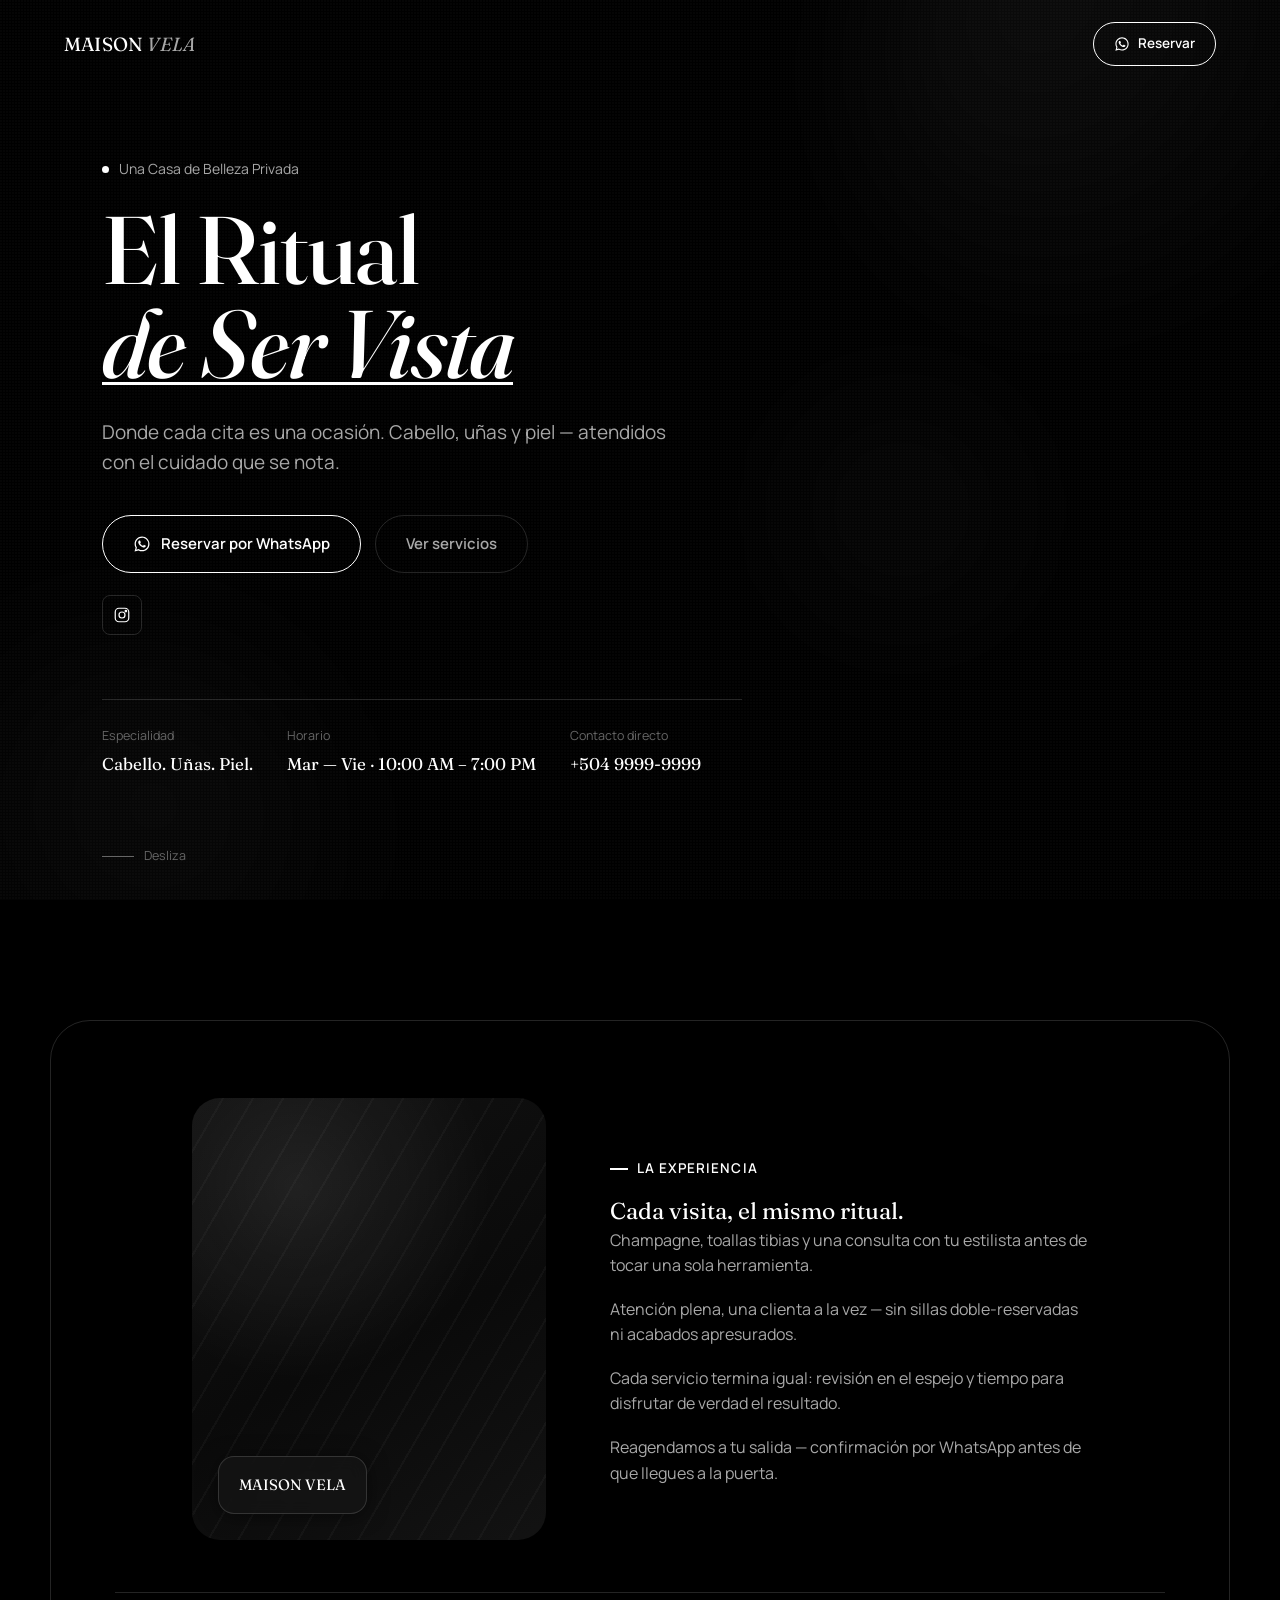
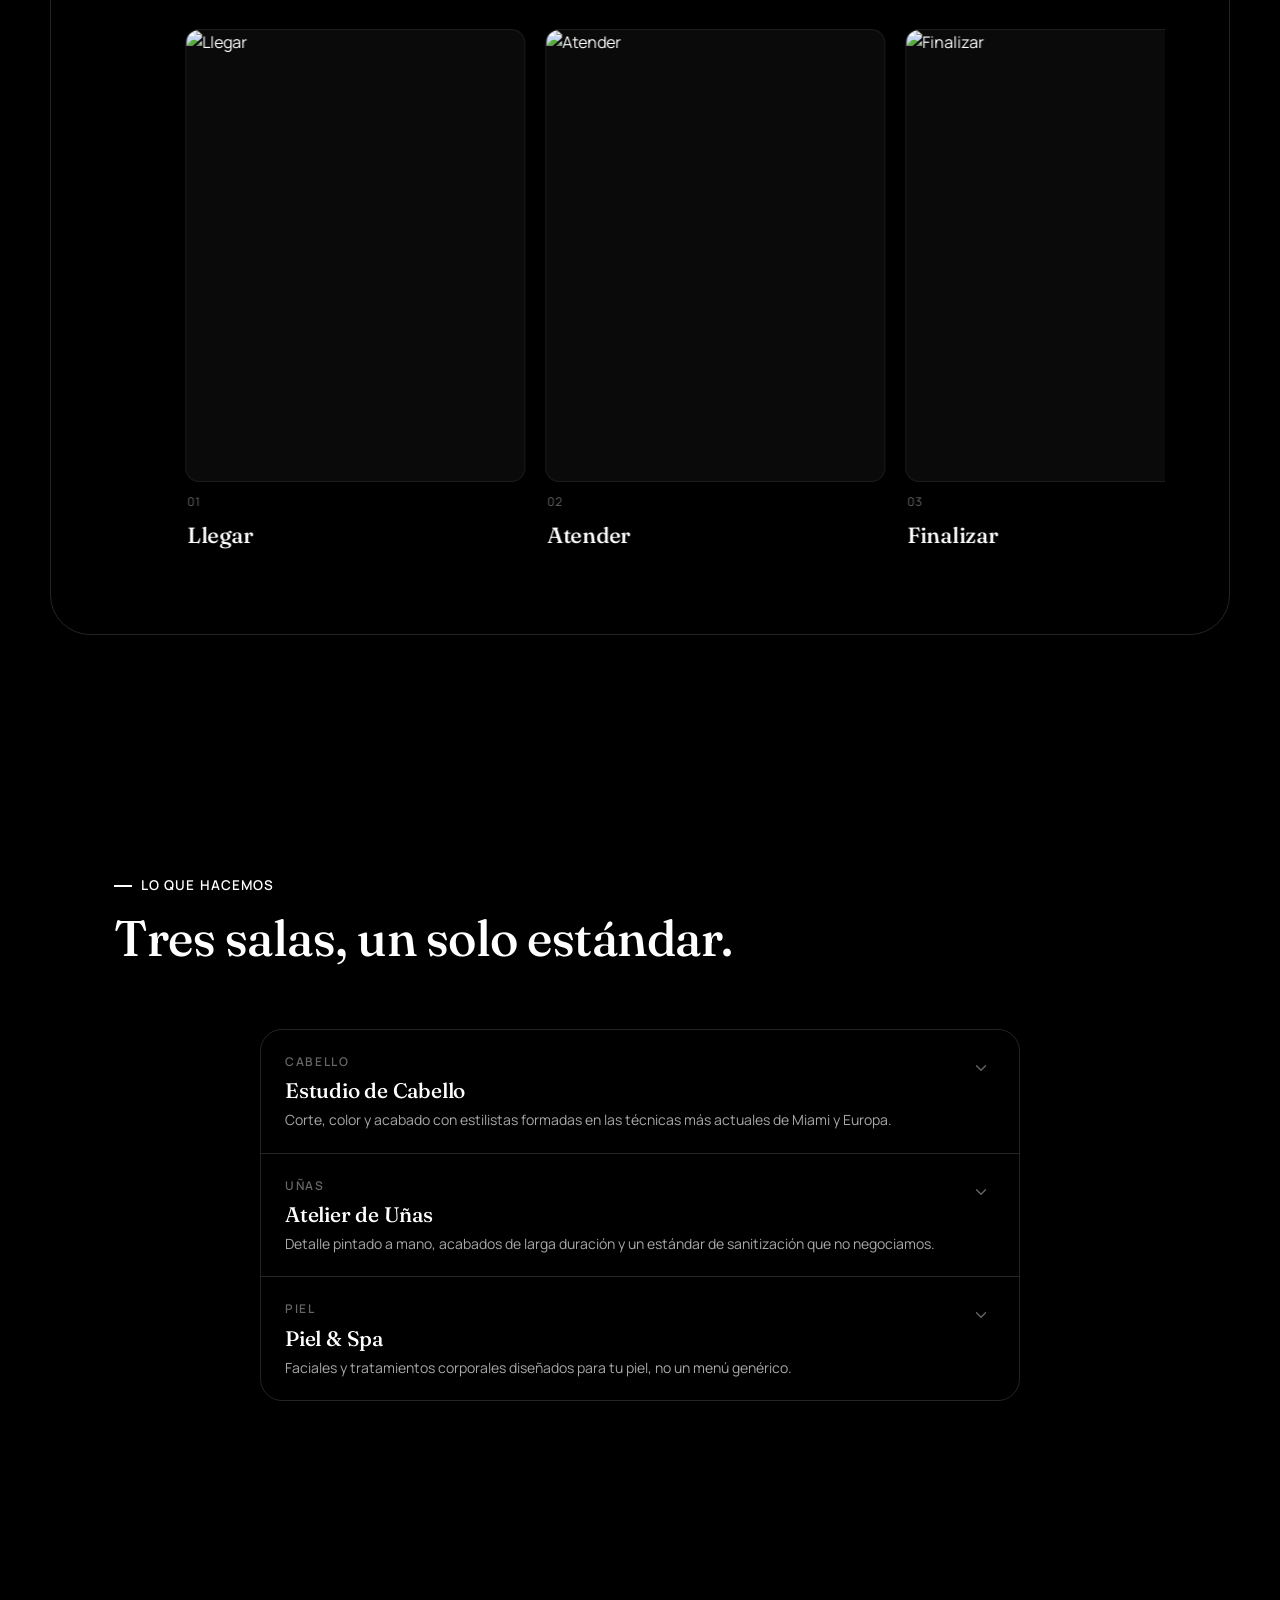
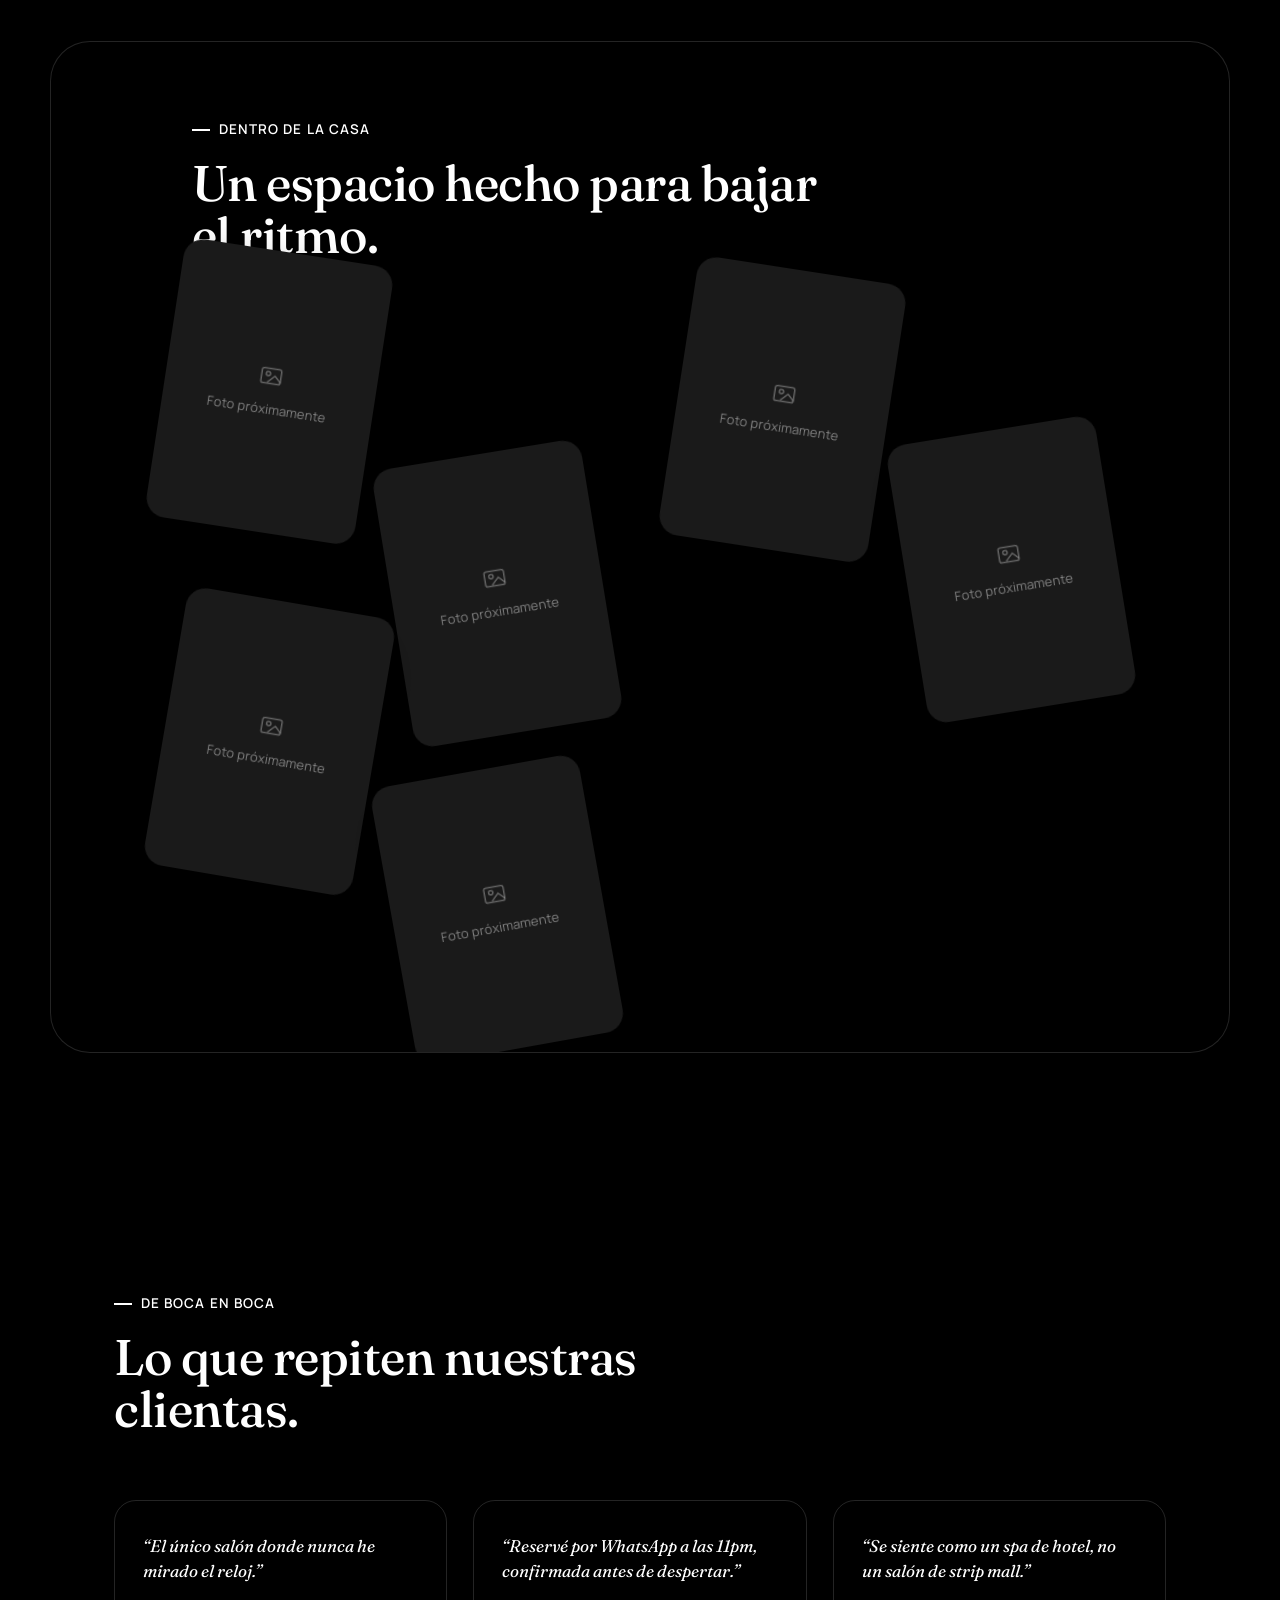
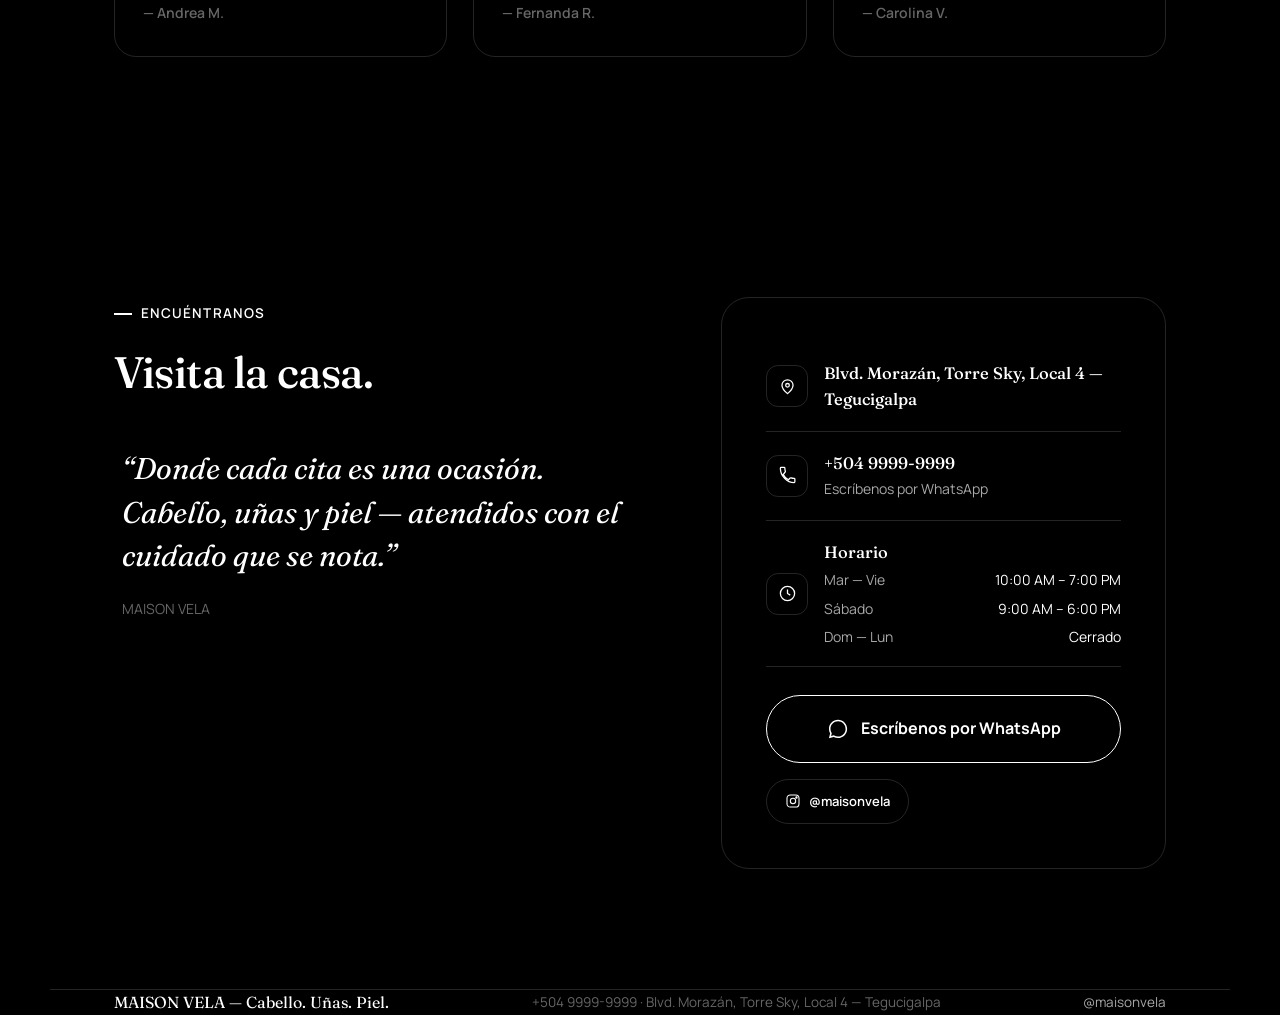
==== index.html @ 6dfa7448 "Copy the luxury salon template into Pronabelle. Bring over the single-page site so client copy and p" ====
<!DOCTYPE html>
<html lang="es">
<head>
<meta charset="UTF-8">
<meta name="viewport" content="width=device-width, initial-scale=1.0, viewport-fit=cover">
<meta name="description" content="MAISON VELA — Una casa de belleza privada para cabello, uñas y piel.">
<meta name="theme-color" content="#000000">
<title>MAISON VELA — Cabello, Uñas y Piel</title>
<link rel="stylesheet" href="styles.css">
</head>
<body>

<nav class="nav" id="nav">
  <a href="#top" class="nav-brand" id="nav-brand"><span id="nav-name"></span></a>
  <a href="#" class="nav-cta" id="nav-whatsapp" target="_blank" rel="noopener">
    <svg viewBox="0 0 24 24" fill="currentColor" aria-hidden="true"><path d="M12.04 2C6.58 2 2.13 6.45 2.13 11.91c0 1.75.46 3.46 1.32 4.96L2.05 22l5.25-1.38a9.9 9.9 0 0 0 4.74 1.21h.01c5.46 0 9.9-4.45 9.9-9.91 0-2.65-1.03-5.13-2.9-7C17.18 3.03 14.7 2 12.04 2Zm0 18.14h-.01a8.2 8.2 0 0 1-4.19-1.15l-.3-.18-3.12.82.83-3.04-.2-.31a8.23 8.23 0 0 1-1.26-4.37c0-4.55 3.7-8.25 8.26-8.25 2.2 0 4.27.86 5.83 2.42a8.18 8.18 0 0 1 2.41 5.84c0 4.55-3.71 8.22-8.25 8.22Zm4.52-6.16c-.25-.12-1.47-.72-1.69-.81-.23-.08-.4-.12-.56.13-.17.25-.65.81-.79.97-.15.17-.29.19-.54.06-.25-.12-1.04-.38-1.99-1.22-.73-.66-1.23-1.46-1.37-1.71-.15-.25-.02-.38.11-.51.11-.11.25-.29.37-.44.12-.15.16-.25.24-.42.08-.17.04-.31-.02-.44-.06-.12-.56-1.34-.76-1.84-.2-.48-.4-.42-.56-.42h-.48c-.17 0-.44.06-.67.31-.23.25-.87.85-.87 2.08 0 1.22.89 2.4 1.02 2.57.12.17 1.75 2.67 4.24 3.75.59.26 1.06.41 1.42.52.6.19 1.14.16 1.57.1.48-.07 1.47-.6 1.68-1.18.21-.58.21-1.08.15-1.18-.06-.1-.23-.16-.48-.28Z"/></svg>
    <span id="nav-cta-label"></span>
  </a>
</nav>

<header class="hero" id="top">
  <div class="hero-media" id="hero-media" hidden>
    <img src="" alt="" class="hero-img" id="hero-img">
    <div class="hero-media-overlay"></div>
  </div>
  <div class="hero-field">
    <div class="blob blob-a" data-parallax="0.18"></div>
    <div class="blob blob-b" data-parallax="0.28"></div>
    <div class="blob blob-c" data-parallax="0.4"></div>
  </div>
  <div class="hero-grain"></div>

  <div class="wrap hero-inner">
    <div class="eyebrow-row" data-reveal style="--delay:0s">
      <span class="eyebrow-dot"></span>
      <span id="hero-eyebrow"></span>
    </div>
    <h1 data-reveal style="--delay:.1s" id="hero-title"></h1>
    <p class="hero-desc" data-reveal style="--delay:.2s" id="hero-sub"></p>
    <div class="hero-actions" data-reveal style="--delay:.3s">
      <a href="#" class="btn btn-primary" id="hero-whatsapp" target="_blank" rel="noopener">
        <svg viewBox="0 0 24 24" fill="currentColor" aria-hidden="true"><path d="M12.04 2C6.58 2 2.13 6.45 2.13 11.91c0 1.75.46 3.46 1.32 4.96L2.05 22l5.25-1.38a9.9 9.9 0 0 0 4.74 1.21h.01c5.46 0 9.9-4.45 9.9-9.91 0-2.65-1.03-5.13-2.9-7C17.18 3.03 14.7 2 12.04 2Zm0 18.14h-.01a8.2 8.2 0 0 1-4.19-1.15l-.3-.18-3.12.82.83-3.04-.2-.31a8.23 8.23 0 0 1-1.26-4.37c0-4.55 3.7-8.25 8.26-8.25 2.2 0 4.27.86 5.83 2.42a8.18 8.18 0 0 1 2.41 5.84c0 4.55-3.71 8.22-8.25 8.22Zm4.52-6.16c-.25-.12-1.47-.72-1.69-.81-.23-.08-.4-.12-.56.13-.17.25-.65.81-.79.97-.15.17-.29.19-.54.06-.25-.12-1.04-.38-1.99-1.22-.73-.66-1.23-1.46-1.37-1.71-.15-.25-.02-.38.11-.51.11-.11.25-.29.37-.44.12-.15.16-.25.24-.42.08-.17.04-.31-.02-.44-.06-.12-.56-1.34-.76-1.84-.2-.48-.4-.42-.56-.42h-.48c-.17 0-.44.06-.67.31-.23.25-.87.85-.87 2.08 0 1.22.89 2.4 1.02 2.57.12.17 1.75 2.67 4.24 3.75.59.26 1.06.41 1.42.52.6.19 1.14.16 1.57.1.48-.07 1.47-.6 1.68-1.18.21-.58.21-1.08.15-1.18-.06-.1-.23-.16-.48-.28Z"/></svg>
        <span id="hero-cta"></span>
      </a>
      <a href="#servicios" class="btn btn-ghost" id="hero-secondary"></a>
    </div>
    <div class="hero-social" data-reveal style="--delay:.32s">
      <a href="#" class="hero-social-btn" id="hero-instagram" target="_blank" rel="noopener" aria-label="Instagram">
        <svg viewBox="0 0 24 24" fill="none" stroke="currentColor" stroke-width="1.6" aria-hidden="true"><rect x="3" y="3" width="18" height="18" rx="5"/><circle cx="12" cy="12" r="4"/><circle cx="17.2" cy="6.8" r="1"/></svg>
      </a>
    </div>
    <div class="hero-meta" data-reveal style="--delay:.35s">
      <div class="item">
        <span class="label" id="meta-specialty-label"></span>
        <span class="value" id="meta-specialty"></span>
      </div>
      <div class="item">
        <span class="label" id="meta-hours-label"></span>
        <span class="value" id="meta-hours"></span>
      </div>
      <div class="item">
        <span class="label" id="meta-contact-label"></span>
        <span class="value" id="meta-contact"></span>
      </div>
    </div>
  </div>
  <div class="scroll-cue" id="scroll-cue"><span class="line"></span><span id="hero-scroll"></span></div>
</header>

<section id="experiencia">
  <div class="wrap about">
    <div class="panel-pad">
      <div class="about-grid">
        <div class="about-card tilt-el" data-tilt data-reveal="scale">
          <div class="about-card-inner" id="about-card-inner">
            <div class="about-card-photo" id="about-photo"></div>
            <div class="about-card-tag" id="about-tag"></div>
          </div>
        </div>
        <div class="about-copy">
          <div class="kicker" data-reveal id="ritual-eyebrow"></div>
          <p class="lede" data-reveal style="--delay:.05s" id="ritual-title"></p>
          <div id="ritual-body"></div>
        </div>
      </div>
      <div class="ritual-showcase" data-reveal style="--delay:.18s">
        <div class="ritual-carousel" id="ritual-carousel" tabindex="0">
          <div class="ritual-carousel-track" id="ritual-track"></div>
        </div>
      </div>
    </div>
  </div>
</section>

<section id="servicios">
  <div class="wrap">
    <div class="section-head">
      <div class="kicker" data-reveal id="services-eyebrow"></div>
      <h2 data-reveal style="--delay:.05s" id="services-title"></h2>
    </div>
    <div class="services-accordion" id="services-grid"></div>
  </div>
</section>

<section id="galeria">
  <div class="wrap gallery">
    <div class="panel-pad">
      <div class="section-head">
        <div class="kicker" data-reveal id="gallery-eyebrow"></div>
        <h2 data-reveal style="--delay:.05s" id="gallery-title"></h2>
      </div>
      <div class="gallery-grid" id="gallery-grid"></div>
    </div>
  </div>
</section>

<section id="testimonios">
  <div class="wrap">
    <div class="section-head">
      <div class="kicker" data-reveal id="testimonials-eyebrow"></div>
      <h2 data-reveal style="--delay:.05s" id="testimonials-title"></h2>
    </div>
    <div class="testimonials-grid" id="testimonials-grid"></div>
  </div>
</section>

<section id="visita">
  <div class="wrap">
    <div class="contact-grid">
      <div>
        <div class="kicker" data-reveal id="visit-eyebrow"></div>
        <h2 class="contact-title" data-reveal style="--delay:.05s" id="visit-title"></h2>
        <div class="quote-block" data-reveal style="--delay:.1s" id="quote-block">
          <p id="quote-text"></p>
          <div class="who" id="quote-who"></div>
        </div>
      </div>
      <div class="contact-card" data-reveal style="--delay:.1s">
        <div class="contact-row">
          <div class="ic"><svg viewBox="0 0 24 24" fill="none" stroke="currentColor" stroke-width="1.6" aria-hidden="true"><path d="M12 21c4-3.2 7-6.6 7-10.5A7 7 0 0 0 5 10.5C5 14.4 8 17.8 12 21Z"/><circle cx="12" cy="10.5" r="2.3"/></svg></div>
          <div class="txt"><b id="contact-address"></b></div>
        </div>
        <div class="contact-row">
          <div class="ic"><svg viewBox="0 0 24 24" fill="none" stroke="currentColor" stroke-width="1.6" aria-hidden="true"><path d="M6.6 10.8c1.4 2.8 3.8 5.2 6.6 6.6l2.2-2.2c.3-.3.7-.4 1.1-.3 1.2.4 2.5.6 3.8.6.6 0 1 .4 1 1V20c0 .6-.4 1-1 1C11.4 21 3 12.6 3 2.7c0-.6.4-1 1-1H7.7c.6 0 1 .4 1 1 0 1.3.2 2.6.6 3.8.1.4 0 .8-.3 1.1L6.6 10.8Z"/></svg></div>
          <div class="txt"><b id="contact-phone"></b><span id="contact-phone-note"></span></div>
        </div>
        <div class="contact-row">
          <div class="ic"><svg viewBox="0 0 24 24" fill="none" stroke="currentColor" stroke-width="1.6" aria-hidden="true"><circle cx="12" cy="12" r="9"/><path d="M12 7v5l3.5 2"/></svg></div>
          <div class="txt">
            <b id="contact-hours-title"></b>
            <div class="hours-stack" id="contact-hours"></div>
          </div>
        </div>
        <a href="#" class="contact-cta-big" id="contact-whatsapp" target="_blank" rel="noopener">
          <svg viewBox="0 0 24 24" fill="currentColor" aria-hidden="true"><path d="M12.04 2C6.58 2 2.13 6.45 2.13 11.91c0 1.75.46 3.46 1.32 4.96L2.05 22l5.25-1.38a9.9 9.9 0 0 0 4.74 1.21h.01c5.46 0 9.9-4.45 9.9-9.91 0-2.65-1.03-5.13-2.9-7C17.18 3.03 14.7 2 12.04 2Zm0 18.14h-.01a8.2 8.2 0 0 1-4.19-1.15l-.3-.18-3.12.82.83-3.04-.2-.31a8.23 8.23 0 0 1-1.26-4.37c0-4.55 3.7-8.25 8.26-8.25 2.2 0 4.27.86 5.83 2.42a8.18 8.18 0 0 1 2.41 5.84c0 4.55-3.71 8.22-8.25 8.22Z"/></svg>
          <span id="contact-cta"></span>
        </a>
        <div class="social-row">
          <a href="#" class="social-pill" id="social-instagram" target="_blank" rel="noopener">
            <svg viewBox="0 0 24 24" fill="none" stroke="currentColor" stroke-width="1.6" aria-hidden="true"><rect x="3" y="3" width="18" height="18" rx="5"/><circle cx="12" cy="12" r="4"/><circle cx="17.2" cy="6.8" r="1"/></svg>
            <span id="social-instagram-label"></span>
          </a>
        </div>
      </div>
    </div>
  </div>
</section>

<footer class="wrap">
  <div class="footer-row">
    <span class="fbrand" id="footer-brand"></span>
    <span id="footer-meta"></span>
    <a id="footer-insta" target="_blank" rel="noopener"></a>
  </div>
</footer>

<div class="lightbox" id="gallery-lightbox" hidden aria-hidden="true" role="dialog" aria-modal="true">
  <button type="button" class="lightbox-close" id="lightbox-close">
    <svg viewBox="0 0 24 24" fill="none" stroke="currentColor" stroke-width="1.8" aria-hidden="true"><path d="M6 6l12 12M18 6L6 18" stroke-linecap="round"/></svg>
  </button>
  <button type="button" class="lightbox-nav lightbox-prev" id="lightbox-prev">
    <svg viewBox="0 0 24 24" fill="none" stroke="currentColor" stroke-width="1.8" aria-hidden="true"><path d="M15 6l-6 6 6 6" stroke-linecap="round" stroke-linejoin="round"/></svg>
  </button>
  <button type="button" class="lightbox-nav lightbox-next" id="lightbox-next">
    <svg viewBox="0 0 24 24" fill="none" stroke="currentColor" stroke-width="1.8" aria-hidden="true"><path d="M9 6l6 6-6 6" stroke-linecap="round" stroke-linejoin="round"/></svg>
  </button>
  <div class="lightbox-panel">
    <img src="" alt="" class="lightbox-img" id="lightbox-img" decoding="async">
  </div>
  <div class="lightbox-counter" id="lightbox-counter" aria-live="polite"></div>
</div>

<script src="config.js"></script>
<script>
(function () {
  const c = CONFIG;
  const u = c.ui;
  const waLink = `https://wa.me/${c.whatsappNumber}?text=${encodeURIComponent(c.whatsappDefaultMessage)}`;

  function esc(value) {
    return String(value ?? "").replace(/[&<>"']/g, (ch) => ({
      "&": "&amp;",
      "<": "&lt;",
      ">": "&gt;",
      '"': "&quot;",
      "'": "&#39;"
    }[ch]));
  }

  document.documentElement.lang = c.lang || "es";
  document.title = `${c.brandName} — ${c.tagline}`;
  const description = document.querySelector('meta[name="description"]');
  if (description) description.content = u.metaDescription;
  const theme = document.querySelector('meta[name="theme-color"]');
  if (theme && c.colors.cream) theme.content = c.colors.cream;

  const colorMap = {
    cream: "--cream",
    cream2: "--cream-2",
    ink: "--ink",
    inkSoft: "--ink-soft",
    inkFaint: "--ink-faint",
    accent: "--accent",
    accentInv: "--accent-inv",
    accentHover: "--accent-hover",
    gray: "--gray",
    grayLight: "--gray-light",
    line: "--line",
    lineStrong: "--line-strong"
  };
  const rootStyle = document.documentElement.style;
  Object.entries(colorMap).forEach(([key, cssVar]) => {
    if (c.colors[key]) rootStyle.setProperty(cssVar, c.colors[key]);
  });

  const brandParts = c.brandName.trim().split(/\s+/);
  const navName = document.getElementById("nav-name");
  if (brandParts.length > 1) {
    const last = brandParts.pop();
    navName.innerHTML = `${esc(brandParts.join(" "))} <em>${esc(last)}</em>`;
  } else {
    navName.textContent = c.brandName;
  }

  document.getElementById("nav-cta-label").textContent = u.navBook;
  document.getElementById("hero-eyebrow").textContent = c.heroEyebrow;
  document.getElementById("hero-sub").textContent = c.heroSub;
  document.getElementById("hero-cta").textContent = u.heroCta;
  document.getElementById("hero-secondary").textContent = u.heroSecondary;
  document.getElementById("hero-scroll").textContent = u.heroScroll;
  document.getElementById("meta-specialty-label").textContent = u.metaSpecialty;
  document.getElementById("meta-specialty").textContent = c.tagline;
  document.getElementById("meta-hours-label").textContent = u.metaHours;
  document.getElementById("meta-contact-label").textContent = u.metaContact;
  document.getElementById("meta-contact").textContent = c.phoneDisplay;
  if (c.hours[0]) {
    document.getElementById("meta-hours").textContent = `${c.hours[0].day} · ${c.hours[0].time}`;
  }

  const [line1, line2] = c.heroHeadlineLines;
  const title = document.getElementById("hero-title");
  title.append(document.createTextNode(line1));
  title.append(document.createElement("br"));
  const accent = document.createElement("span");
  accent.className = "accent-word";
  accent.textContent = line2;
  title.append(accent);

  ["nav-whatsapp", "hero-whatsapp", "contact-whatsapp"].forEach((id) => {
    const el = document.getElementById(id);
    el.href = waLink;
  });
  document.getElementById("nav-whatsapp").setAttribute("aria-label", u.whatsappLabel);

  const heroInsta = document.getElementById("hero-instagram");
  const socialInsta = document.getElementById("social-instagram");
  const footerInsta = document.getElementById("footer-insta");
  [heroInsta, socialInsta, footerInsta].forEach((el) => {
    el.href = c.instagramUrl;
    el.setAttribute("aria-label", c.instagramHandle);
  });
  heroInsta.setAttribute("aria-label", c.instagramHandle);
  document.getElementById("social-instagram-label").textContent = c.instagramHandle;
  footerInsta.textContent = c.instagramHandle;

  const heroEl = document.querySelector(".hero");
  const heroMedia = document.getElementById("hero-media");
  const heroImg = document.getElementById("hero-img");
  if (c.heroImage) {
    heroImg.alt = `${c.brandName} — ${c.tagline}`;
    const heroProbe = new Image();
    heroProbe.onload = () => {
      heroImg.src = c.heroImage;
      heroMedia.hidden = false;
      heroEl.classList.add("has-hero-image");
    };
    heroProbe.src = c.heroImage;
  }

  document.getElementById("about-tag").textContent = c.brandName;
  document.getElementById("ritual-eyebrow").textContent = u.ritualEyebrow;
  document.getElementById("ritual-title").textContent = u.ritualTitle;
  const ritualBody = document.getElementById("ritual-body");
  ritualBody.innerHTML = (c.ritualSteps || []).map((step, index) => `
    <p class="body-p" data-reveal style="--delay:${0.1 + index * 0.05}s">${esc(step.text)}</p>
  `).join("");

  const aboutInner = document.getElementById("about-card-inner");
  const aboutPhoto = document.getElementById("about-photo");
  if (c.visitImage && aboutInner && aboutPhoto) {
    const portrait = new Image();
    portrait.onload = () => {
      aboutPhoto.style.backgroundImage = `url('${c.visitImage.replace(/'/g, "%27")}')`;
      aboutInner.classList.add("has-photo");
    };
    portrait.src = c.visitImage;
  }

  const quoteBlock = document.getElementById("quote-block");
  if (c.heroSub) {
    document.getElementById("quote-text").textContent = `“${c.heroSub}”`;
    document.getElementById("quote-who").textContent = c.brandName;
  } else {
    quoteBlock.hidden = true;
  }

  document.getElementById("services-eyebrow").textContent = u.servicesEyebrow;
  document.getElementById("services-title").textContent = u.servicesTitle;
  document.getElementById("gallery-eyebrow").textContent = u.galleryEyebrow;
  document.getElementById("gallery-title").textContent = u.galleryTitle;
  document.getElementById("testimonials-eyebrow").textContent = u.testimonialsEyebrow;
  document.getElementById("testimonials-title").textContent = u.testimonialsTitle;
  document.getElementById("visit-eyebrow").textContent = u.visitEyebrow;
  document.getElementById("visit-title").textContent = u.visitTitle;
  document.getElementById("contact-address").textContent = c.address;
  document.getElementById("contact-phone").textContent = c.phoneDisplay;
  document.getElementById("contact-phone-note").textContent = u.footerCta;
  document.getElementById("contact-hours-title").textContent = u.metaHours;
  document.getElementById("contact-cta").textContent = u.footerCta;
  document.getElementById("contact-hours").innerHTML = (c.hours || []).map((hour) => `
    <div class="hours-line"><span>${esc(hour.day)}</span><span>${esc(hour.time)}</span></div>
  `).join("");
  document.getElementById("footer-brand").textContent = `${c.brandName} — ${c.tagline}`;
  document.getElementById("footer-meta").textContent = `${c.phoneDisplay} · ${c.address}`;

  const lightbox = document.getElementById("gallery-lightbox");
  lightbox.setAttribute("aria-label", u.lightboxLabel);
  document.getElementById("lightbox-close").setAttribute("aria-label", u.lightboxClose);
  document.getElementById("lightbox-prev").setAttribute("aria-label", u.lightboxPrev);
  document.getElementById("lightbox-next").setAttribute("aria-label", u.lightboxNext);

  const chevronSvg = `<svg viewBox="0 0 24 24" fill="none" stroke="currentColor" stroke-width="1.8" aria-hidden="true"><path d="M6 9l6 6 6-6" stroke-linecap="round" stroke-linejoin="round"/></svg>`;
  const servicesGrid = document.getElementById("services-grid");
  servicesGrid.innerHTML = (c.services || []).map((service, index) => {
    const details = (service.items || []).map((item) => `<li>${esc(item)}</li>`).join("");
    return `
      <div class="service-item" data-reveal style="--delay:${Math.min(index, 6) * 0.05}s">
        <button type="button" class="service-trigger" aria-expanded="false" id="service-trigger-${index}" aria-controls="service-panel-${index}">
          <div class="service-trigger-text">
            <p class="service-kicker">${esc(service.label)}</p>
            <h3>${esc(service.name)}</h3>
            <p class="service-teaser">${esc(service.description)}</p>
          </div>
          <span class="service-chevron">${chevronSvg}</span>
        </button>
        <div class="service-panel" id="service-panel-${index}" role="region" aria-labelledby="service-trigger-${index}">
          <div class="service-panel-inner">
            <div class="service-panel-body">
              <ul class="service-details">${details}</ul>
            </div>
          </div>
        </div>
      </div>`;
  }).join("");

  servicesGrid.addEventListener("click", (event) => {
    const trigger = event.target.closest(".service-trigger");
    if (!trigger || !servicesGrid.contains(trigger)) return;
    const item = trigger.closest(".service-item");
    const willOpen = !item.classList.contains("is-open");
    servicesGrid.querySelectorAll(".service-item.is-open").forEach((openItem) => {
      openItem.classList.remove("is-open");
      const button = openItem.querySelector(".service-trigger");
      if (button) button.setAttribute("aria-expanded", "false");
    });
    if (willOpen) {
      item.classList.add("is-open");
      trigger.setAttribute("aria-expanded", "true");
    }
  });

  const ritualViewport = document.getElementById("ritual-carousel");
  const ritualTrack = document.getElementById("ritual-track");
  if (ritualTrack && ritualViewport && c.ritualSteps && c.ritualSteps.length) {
    ritualViewport.setAttribute("aria-label", u.ritualTitle);
    const slide = (step) => `
      <article class="ritual-slide">
        <div class="ritual-slide-media">
          <img src="${esc(step.img)}" alt="${esc(step.title)}" loading="lazy" decoding="async">
        </div>
        <div class="ritual-slide-time">${esc(step.time)}</div>
        <h3 class="ritual-slide-title">${esc(step.title)}</h3>
      </article>`;
    const slides = c.ritualSteps.map(slide).join("");
    const reducedMotion = window.matchMedia("(prefers-reduced-motion: reduce)").matches;
    ritualTrack.innerHTML = reducedMotion ? slides : slides + slides;

    const pxPerSec = 42;
    const dragThreshold = 8;
    let paused = false;
    let pauseTimer = 0;
    let inView = false;
    let offset = 0;
    let half = 0;
    let lastTs = 0;
    let pointerDown = false;
    let dragging = false;
    let dragX = 0;
    let dragOrigin = 0;

    const measure = () => { half = ritualTrack.scrollWidth / 2; };
    const apply = () => {
      if (half > 0) offset = ((offset % half) + half) % half;
      ritualTrack.style.transform = `translate3d(${-offset}px,0,0)`;
    };
    const pauseAuto = (ms = 2400) => {
      paused = true;
      clearTimeout(pauseTimer);
      pauseTimer = setTimeout(() => { paused = false; }, ms);
    };
    const carouselIO = new IntersectionObserver((entries) => {
      inView = entries.some((entry) => entry.isIntersecting);
    }, { threshold: 0.12 });
    carouselIO.observe(ritualViewport);

    const onResize = () => {
      const prevHalf = half;
      measure();
      if (prevHalf > 0 && half > 0) offset = offset * (half / prevHalf);
      apply();
    };
    window.addEventListener("resize", onResize, { passive: true });
    if (document.fonts && document.fonts.ready) {
      document.fonts.ready.then(() => { measure(); apply(); }).catch(() => {});
    }
    requestAnimationFrame(() => { measure(); apply(); });

    if (!reducedMotion) {
      const tick = (ts) => {
        if (!lastTs) lastTs = ts;
        const dt = Math.min(48, ts - lastTs) / 1000;
        lastTs = ts;
        if (!paused && !dragging && inView && half > 0) {
          offset += pxPerSec * dt;
          apply();
        }
        requestAnimationFrame(tick);
      };
      requestAnimationFrame(tick);
    }

    ritualViewport.addEventListener("pointerdown", (event) => {
      if (reducedMotion) return;
      if (event.pointerType === "mouse" && event.button !== 0) return;
      pointerDown = true;
      dragging = false;
      dragX = event.clientX;
      dragOrigin = offset;
    });
    ritualViewport.addEventListener("pointermove", (event) => {
      if (!pointerDown || reducedMotion) return;
      const dx = event.clientX - dragX;
      if (!dragging) {
        if (Math.abs(dx) < dragThreshold) return;
        dragging = true;
        paused = true;
        ritualViewport.classList.add("is-dragging");
        ritualViewport.setPointerCapture(event.pointerId);
      }
      offset = dragOrigin - dx;
      apply();
    });
    const endPointer = (event) => {
      if (!pointerDown) return;
      pointerDown = false;
      if (dragging) {
        dragging = false;
        ritualViewport.classList.remove("is-dragging");
        if (ritualViewport.hasPointerCapture(event.pointerId)) {
          ritualViewport.releasePointerCapture(event.pointerId);
        }
        pauseAuto();
      }
    };
    ritualViewport.addEventListener("pointerup", endPointer);
    ritualViewport.addEventListener("pointercancel", endPointer);
    ritualViewport.addEventListener("pointerleave", (event) => {
      if (dragging) endPointer(event);
    });
    ritualViewport.addEventListener("mouseenter", () => { paused = true; });
    ritualViewport.addEventListener("mouseleave", () => {
      if (!dragging) pauseAuto(400);
    });
  }

  document.getElementById("testimonials-grid").innerHTML = (c.testimonials || []).map((item, index) => `
    <div class="testimonial-card" data-reveal style="--delay:${index * 0.08}s">
      <blockquote>“${esc(item.quote)}”</blockquote>
      <div class="author">— ${esc(item.name)}</div>
    </div>
  `).join("");

  const galleryGrid = document.getElementById("gallery-grid");
  const galleryImages = [];
  galleryGrid.innerHTML = (c.gallery || []).map((src, index) => `
    <div class="gallery-tile" data-parallax-tile data-gallery-idx="${index}" role="button" tabindex="0" aria-label="${esc(u.galleryImageAlt)} ${index + 1}">
      <img src="${esc(src)}" alt="${esc(u.galleryImageAlt)} ${index + 1}" class="gallery-img">
      <div class="zoom-hint" aria-hidden="true">
        <svg viewBox="0 0 24 24" fill="none" stroke="currentColor" stroke-width="1.6" aria-hidden="true"><circle cx="11" cy="11" r="7"/><path d="M21 21l-4.3-4.3M11 8v6M8 11h6" stroke-linecap="round"/></svg>
      </div>
      <div class="ph gallery-fallback">
        <svg viewBox="0 0 24 24" fill="none" stroke="currentColor" stroke-width="1.4" aria-hidden="true"><rect x="3" y="5" width="18" height="14" rx="2"/><circle cx="9" cy="10" r="2"/><path d="M21 17l-5.5-5.5L9 18"/></svg>
        <span>${esc(u.gallerySoon)}</span>
      </div>
    </div>
  `).join("");

  galleryGrid.querySelectorAll(".gallery-tile").forEach((tile) => {
    const img = tile.querySelector(".gallery-img");
    const fallback = tile.querySelector(".gallery-fallback");
    const index = parseInt(tile.dataset.galleryIdx, 10);
    const probe = new Image();
    probe.onload = () => {
      fallback.style.display = "none";
      tile.classList.add("has-image");
      galleryImages[index] = img.src;
    };
    probe.onerror = () => {
      img.style.display = "none";
      tile.removeAttribute("role");
      tile.removeAttribute("tabindex");
      tile.removeAttribute("aria-label");
      tile.style.cursor = "default";
    };
    probe.src = img.src;
  });

  (function initGalleryLightbox() {
    const lb = document.getElementById("gallery-lightbox");
    const lbImg = document.getElementById("lightbox-img");
    const lbCounter = document.getElementById("lightbox-counter");
    const btnClose = document.getElementById("lightbox-close");
    const btnPrev = document.getElementById("lightbox-prev");
    const btnNext = document.getElementById("lightbox-next");
    if (!lb || !lbImg) return;

    let current = 0;
    let touchStartX = 0;
    const available = () => galleryImages.map((src, index) => (src ? index : -1)).filter((index) => index >= 0);
    const showAt = (index) => {
      const items = available();
      if (!items.length) return;
      current = ((index % items.length) + items.length) % items.length;
      const srcIdx = items[current];
      lbImg.src = galleryImages[srcIdx];
      lbImg.alt = `${u.galleryImageAlt} ${srcIdx + 1}`;
      lbCounter.textContent = `${current + 1} / ${items.length}`;
      btnPrev.style.display = items.length > 1 ? "" : "none";
      btnNext.style.display = items.length > 1 ? "" : "none";
    };
    const open = (srcIdx) => {
      const items = available();
      const pos = items.indexOf(srcIdx);
      if (pos < 0) return;
      current = pos;
      showAt(current);
      lb.hidden = false;
      lb.setAttribute("aria-hidden", "false");
      document.body.classList.add("lightbox-open");
      requestAnimationFrame(() => lb.classList.add("is-open"));
      btnClose.focus();
    };
    const close = () => {
      lb.classList.remove("is-open");
      lb.setAttribute("aria-hidden", "true");
      document.body.classList.remove("lightbox-open");
      setTimeout(() => {
        lb.hidden = true;
        lbImg.removeAttribute("src");
      }, 320);
    };
    const step = (dir) => showAt(current + dir);

    galleryGrid.addEventListener("click", (event) => {
      const tile = event.target.closest(".gallery-tile.has-image");
      if (!tile) return;
      open(parseInt(tile.dataset.galleryIdx, 10));
    });
    galleryGrid.addEventListener("keydown", (event) => {
      if (event.key !== "Enter" && event.key !== " ") return;
      const tile = event.target.closest(".gallery-tile.has-image");
      if (!tile) return;
      event.preventDefault();
      open(parseInt(tile.dataset.galleryIdx, 10));
    });
    btnClose.addEventListener("click", close);
    btnPrev.addEventListener("click", () => step(-1));
    btnNext.addEventListener("click", () => step(1));
    lb.addEventListener("click", (event) => { if (event.target === lb) close(); });
    document.addEventListener("keydown", (event) => {
      if (lb.hidden) return;
      if (event.key === "Escape") close();
      if (event.key === "ArrowLeft") step(-1);
      if (event.key === "ArrowRight") step(1);
    });
    lb.addEventListener("touchstart", (event) => {
      touchStartX = event.changedTouches[0].clientX;
    }, { passive: true });
    lb.addEventListener("touchend", (event) => {
      const dx = event.changedTouches[0].clientX - touchStartX;
      if (Math.abs(dx) < 40) return;
      step(dx > 0 ? -1 : 1);
    }, { passive: true });
  })();

  const nav = document.getElementById("nav");
  const onNavScroll = () => nav.classList.toggle("scrolled", window.scrollY > 40);
  window.addEventListener("scroll", onNavScroll, { passive: true });
  onNavScroll();

  const reduced = window.matchMedia("(prefers-reduced-motion: reduce)").matches;
  const canHover = window.matchMedia("(hover: hover) and (pointer: fine)").matches;
  const isCoarse = window.matchMedia("(pointer: coarse)").matches;

  if (!reduced) {
    const io = new IntersectionObserver((entries) => {
      entries.forEach((entry) => {
        if (entry.isIntersecting) {
          entry.target.classList.add("is-visible");
          io.unobserve(entry.target);
        }
      });
    }, {
      threshold: isCoarse ? 0.06 : 0.12,
      rootMargin: isCoarse ? "0px" : "0px 0px -30px 0px"
    });
    document.querySelectorAll("[data-reveal]").forEach((el) => {
      if (el.closest(".hero")) return;
      io.observe(el);
    });

    const revealHeroContent = () => {
      document.querySelectorAll(".hero .hero-inner [data-reveal]").forEach((el) => {
        const delay = parseFloat(el.style.getPropertyValue("--delay")) || 0;
        setTimeout(() => el.classList.add("is-visible"), delay * 1000);
      });
      const meta = document.querySelector(".hero-meta");
      const cue = document.getElementById("scroll-cue");
      setTimeout(() => {
        if (meta) meta.classList.add("is-visible");
        if (cue) cue.classList.add("is-visible");
      }, 320);
    };
    requestAnimationFrame(revealHeroContent);
  } else {
    document.querySelectorAll("[data-reveal]").forEach((el) => el.classList.add("is-visible"));
    const cue = document.getElementById("scroll-cue");
    if (cue) cue.classList.add("is-visible");
  }

  if (!reduced) {
    const motion = {
      blobScroll: isCoarse ? 0.42 : 0.5,
      blobPointer: isCoarse ? 8 : 18,
      blobFloat: isCoarse ? 16 : 20,
      galleryY: isCoarse ? 60 : 110,
      galleryX: isCoarse ? 0 : 30,
      galleryRotate: isCoarse ? 0 : 2.5,
      galleryScale: isCoarse ? 0.05 : 0.06,
      tiltMax: canHover ? 14 : 11,
      tiltScroll: isCoarse ? 12 : 10,
      heroDrift: isCoarse ? 0.14 : 0.18,
      heroImgX: isCoarse ? 0 : 8
    };

    const blobs = document.querySelectorAll("[data-parallax]");
    const tiles = document.querySelectorAll("[data-parallax-tile]");
    const heroInner = document.querySelector(".hero-inner");
    const viewHeight = () => window.innerHeight;
    let ptrX = 0;
    let ptrY = 0;
    let ptrOn = false;

    const setPointer = (event) => {
      ptrX = (event.clientX / window.innerWidth - 0.5) * 2;
      ptrY = (event.clientY / window.innerHeight - 0.5) * 2;
      ptrOn = true;
    };
    const clearPointer = () => {
      ptrOn = false;
      ptrX = 0;
      ptrY = 0;
    };

    if (canHover) {
      window.addEventListener("pointermove", setPointer, { passive: true });
    } else {
      window.addEventListener("pointerdown", (event) => {
        if (event.pointerType === "touch") setPointer(event);
      }, { passive: true });
      window.addEventListener("pointermove", (event) => {
        if (event.pointerType === "touch") setPointer(event);
      }, { passive: true });
      window.addEventListener("pointerup", clearPointer, { passive: true });
      window.addEventListener("pointercancel", clearPointer, { passive: true });
    }

    document.querySelectorAll("[data-tilt]").forEach((card) => {
      const inner = card.querySelector(".about-card-inner") || card;
      const max = motion.tiltMax;
      let dragging = false;
      const applyTilt = (cx, cy) => {
        const rect = card.getBoundingClientRect();
        const px = (cx - rect.left) / rect.width;
        const py = (cy - rect.top) / rect.height;
        const ry = (px - 0.5) * max * 2;
        const rx = (0.5 - py) * max * 2;
        inner.style.setProperty("--rx", `${rx.toFixed(2)}deg`);
        inner.style.setProperty("--ry", `${ry.toFixed(2)}deg`);
        if (canHover) inner.style.boxShadow = `${ry * -0.8}px ${rx * 0.8 + 20}px 50px -12px rgba(0,0,0,0.22)`;
      };
      const resetTilt = () => {
        dragging = false;
        delete card.dataset.tiltActive;
        if (!canHover) return;
        inner.style.setProperty("--rx", "0deg");
        inner.style.setProperty("--ry", "0deg");
        inner.style.boxShadow = "";
      };
      card.addEventListener("pointerdown", (event) => {
        dragging = true;
        card.dataset.tiltActive = "1";
        applyTilt(event.clientX, event.clientY);
      }, { passive: true });
      card.addEventListener("pointermove", (event) => {
        if (dragging || canHover) applyTilt(event.clientX, event.clientY);
      }, { passive: true });
      card.addEventListener("pointerup", resetTilt, { passive: true });
      card.addEventListener("pointercancel", resetTilt, { passive: true });
      if (canHover) card.addEventListener("pointerleave", resetTilt, { passive: true });
    });

    if (tiles.length) {
      const galleryIO = new IntersectionObserver((entries) => {
        entries.forEach((entry) => entry.target.classList.toggle("in-view", entry.isIntersecting));
      }, { threshold: isCoarse ? 0.35 : 0.45 });
      tiles.forEach((tile) => galleryIO.observe(tile));
    }

    const update = () => {
      const y = window.scrollY;
      const time = Date.now() * 0.001;
      const viewH = viewHeight();

      blobs.forEach((blob, index) => {
        const speed = parseFloat(blob.dataset.parallax) || 0.2;
        const scrollY = y * speed * -motion.blobScroll;
        const strength = (index + 1) * motion.blobPointer;
        const mx = (canHover || ptrOn) ? ptrX * strength : ptrX * strength * 0.5;
        const my = (canHover || ptrOn) ? ptrY * strength : ptrY * strength * 0.5;
        const float = Math.sin(time + index * 1.4) * motion.blobFloat;
        blob.style.transform = `translate3d(${mx}px, ${scrollY + my + float}px, 0)`;
      });

      if (heroInner) {
        const progress = Math.min(y / viewH, 1);
        if (y < viewH * 1.2) {
          heroInner.style.transform = `translate3d(0, ${y * motion.heroDrift}px, 0)`;
          heroInner.style.opacity = String(1 - progress * 0.35);
        } else {
          heroInner.style.transform = "";
          heroInner.style.opacity = "";
        }
      }

      tiles.forEach((tile, index) => {
        const rect = tile.getBoundingClientRect();
        const center = rect.top + rect.height / 2 - viewH / 2;
        const progress = center / viewH;
        const dir = index % 2 === 0 ? 1 : -1;
        const col = index % 4;
        const offsetY = Math.max(Math.min(progress * -motion.galleryY * dir, isCoarse ? 40 : 75), isCoarse ? -40 : -75);
        const offsetX = isCoarse ? 0 : Math.max(Math.min(progress * motion.galleryX * (col - 1.5), 28), -28);
        const rotate = isCoarse ? 0 : progress * motion.galleryRotate * dir;
        tile.style.transform = `translate3d(${offsetX}px, ${offsetY}px, 0) rotate(${rotate}deg)`;

        const img = tile.querySelector(".gallery-img");
        if (img) {
          const inView = rect.top < viewH && rect.bottom > 0;
          const dist = Math.min(Math.abs(progress), 1);
          const scale = inView ? 1.12 + dist * motion.galleryScale : 1.12;
          const imgY = progress * (isCoarse ? -14 : -24);
          const imgX = isCoarse ? 0 : progress * motion.heroImgX * (index % 2 === 0 ? 1 : -1);
          img.style.transform = `scale(${scale}) translate3d(${imgX}px, ${imgY}px, 0)`;
        }
      });

      if (!canHover) {
        document.querySelectorAll("[data-tilt]").forEach((card) => {
          if (card.dataset.tiltActive) return;
          const inner = card.querySelector(".about-card-inner") || card;
          const rect = card.getBoundingClientRect();
          const center = rect.top + rect.height / 2 - viewH / 2;
          const progress = Math.max(Math.min(center / (viewH / 2), 1), -1);
          const rx = progress * -motion.tiltScroll;
          const ry = progress * (motion.tiltScroll * 0.7);
          inner.style.setProperty("--rx", `${rx.toFixed(2)}deg`);
          inner.style.setProperty("--ry", `${ry.toFixed(2)}deg`);
        });
      }
    };

    const loop = () => {
      update();
      requestAnimationFrame(loop);
    };
    requestAnimationFrame(loop);
    window.addEventListener("resize", update, { passive: true });
    window.addEventListener("orientationchange", () => setTimeout(update, 150), { passive: true });
  }
})();
</script>
</body>
</html>
---- styles.css ----
@import url('https://fonts.googleapis.com/css2?family=Fraunces:ital,opsz,wght@0,9..144,300;0,9..144,400;0,9..144,500;0,9..144,600;1,9..144,400;1,9..144,500&family=Manrope:wght@400;500;600;700&display=swap');

/* Visual system adapted from the Vanessa Pacheco studio page. */
:root {
  --cream: #000000;
  --cream-2: #0A0A0A;
  --ink: #FFFFFF;
  --ink-soft: #A8A8A8;
  --ink-faint: #666666;
  --accent: #FFFFFF;
  --accent-inv: #000000;
  --accent-hover: rgba(255,255,255,0.10);
  --gray: #1A1A1A;
  --gray-light: #111111;
  --line: rgba(255,255,255,0.14);
  --line-strong: rgba(255,255,255,0.28);
  --shadow-sm: 0 2px 20px rgba(0,0,0,0.5);
  --shadow-md: 0 18px 44px -14px rgba(0,0,0,0.7);
  --shadow-lg: 0 32px 80px -24px rgba(0,0,0,0.85);
  --radius: 22px;
  --ease: cubic-bezier(.22,.61,.36,1);
  --ease-snap: cubic-bezier(.34,1.56,.64,1);
  --maxw: 1180px;
}

*, *::before, *::after { box-sizing: border-box; }
html {
  scroll-behavior: smooth;
  overflow-x: clip;
  width: 100%;
  max-width: 100%;
}
body {
  margin: 0;
  background: var(--cream);
  color: var(--ink);
  font-family: 'Manrope', sans-serif;
  font-size: 16px;
  line-height: 1.6;
  -webkit-font-smoothing: antialiased;
  overflow-x: clip;
  width: 100%;
  max-width: 100%;
  overscroll-behavior-x: none;
  touch-action: pan-y pinch-zoom;
}
h1, h2, h3, .display {
  font-family: 'Fraunces', serif;
  font-weight: 500;
  letter-spacing: -0.01em;
  margin: 0;
  color: var(--ink);
}
p { margin: 0; }
a { color: inherit; text-decoration: none; }
img { max-width: 100%; display: block; }
button { font: inherit; color: inherit; background: none; border: none; cursor: pointer; }
::selection { background: var(--accent); color: var(--accent-inv); }

.wrap { max-width: var(--maxw); margin: 0 auto; padding: 0 clamp(20px, 5vw, 64px); }

[data-reveal] {
  opacity: 0;
  transform: translateY(48px) scale(0.96);
  filter: blur(8px);
  transition: opacity 1s var(--ease), transform 1s var(--ease), filter 1s var(--ease);
  transition-delay: var(--delay, 0s);
}
[data-reveal].is-visible {
  opacity: 1;
  transform: translateY(0) scale(1);
  filter: blur(0);
}
[data-reveal="left"] { transform: translateX(-40px) scale(0.96); }
[data-reveal="left"].is-visible { transform: translateX(0) scale(1); }
[data-reveal="scale"] { transform: scale(0.88); }
[data-reveal="scale"].is-visible { transform: scale(1); }

.hero .hero-inner [data-reveal] {
  filter: none;
  transform: translateX(-56px);
  opacity: 0;
  transition: opacity .9s var(--ease), transform .9s var(--ease);
}
.hero .hero-inner [data-reveal].is-visible {
  transform: translateX(0);
  opacity: 1;
}
.hero .scroll-cue {
  filter: none;
  transform: translateX(-32px);
  opacity: 0;
  transition: opacity .8s var(--ease) .5s, transform .8s var(--ease) .5s;
}
.hero .scroll-cue.is-visible {
  transform: translateX(0);
  opacity: 1;
}
.hero-meta .item {
  opacity: 0;
  transform: translateX(-28px);
  transition: opacity .75s var(--ease), transform .75s var(--ease);
}
.hero-meta.is-visible .item {
  opacity: 1;
  transform: translateX(0);
}
.hero-meta.is-visible .item:nth-child(1) { transition-delay: .38s; }
.hero-meta.is-visible .item:nth-child(2) { transition-delay: .48s; }
.hero-meta.is-visible .item:nth-child(3) { transition-delay: .58s; }

@media (prefers-reduced-motion: reduce) {
  [data-reveal] { opacity: 1 !important; transform: none !important; filter: none !important; transition: none !important; }
  .hero .hero-inner [data-reveal],
  .hero .scroll-cue,
  .hero-meta .item { opacity: 1 !important; transform: none !important; transition: none !important; }
  * { scroll-behavior: auto !important; animation: none !important; }
}

/* ---------- Nav ---------- */
nav {
  position: fixed;
  top: 0; left: 0; right: 0;
  z-index: 100;
  display: flex;
  align-items: center;
  justify-content: space-between;
  padding: 22px clamp(20px, 5vw, 64px);
  max-width: 100%;
  transition: background .5s var(--ease), padding .4s var(--ease), box-shadow .4s var(--ease), backdrop-filter .4s var(--ease);
}
.nav.scrolled {
  background: rgba(0,0,0,0.90);
  backdrop-filter: blur(16px) saturate(120%);
  -webkit-backdrop-filter: blur(16px) saturate(120%);
  padding-top: 14px;
  padding-bottom: 14px;
  box-shadow: 0 1px 0 var(--line);
}
.nav-brand {
  font-family: 'Fraunces', serif;
  font-size: 19px;
  letter-spacing: 0.01em;
}
.nav-brand em { font-style: italic; color: var(--ink-soft); }
.nav-cta {
  display: inline-flex;
  align-items: center;
  gap: 8px;
  background: transparent;
  color: var(--ink);
  border: 1.5px solid var(--accent);
  padding: 10px 20px;
  border-radius: 100px;
  font-size: 13.5px;
  font-weight: 600;
  transition: transform .35s var(--ease-snap), box-shadow .35s var(--ease), background .3s, border-color .3s;
}
.nav-cta:hover { transform: translateY(-3px) scale(1.04); background: var(--accent-hover); }
.nav-cta svg { width: 16px; height: 16px; }

/* ---------- Hero ---------- */
.hero {
  position: relative;
  min-height: 100svh;
  display: flex;
  align-items: center;
  overflow: hidden;
  background: var(--cream);
}
.hero-media {
  position: absolute;
  inset: 0;
  width: 100%;
  height: 100%;
  z-index: 0;
  overflow: hidden;
  pointer-events: none;
  transform: translateZ(0);
  backface-visibility: hidden;
}
.hero-img {
  width: 100%;
  height: 100%;
  object-fit: cover;
  object-position: center 30%;
  transform: translateZ(0) scale(1.045);
  backface-visibility: hidden;
  opacity: 0.95;
}
.hero-media-overlay {
  position: absolute;
  inset: 0;
  z-index: 1;
  background:
    linear-gradient(to right, rgba(0,0,0,0.88) 0%, rgba(0,0,0,0.62) 42%, rgba(0,0,0,0.38) 100%),
    linear-gradient(to top, rgba(0,0,0,0.72) 0%, transparent 48%),
    rgba(0,0,0,0.18);
}
.hero.has-hero-image .blob { opacity: .06; }
.hero-field {
  position: absolute;
  inset: 0;
  z-index: 0;
  pointer-events: none;
}
.blob {
  position: absolute;
  border-radius: 50%;
  filter: blur(70px);
  opacity: .45;
  will-change: transform;
  transform: translateZ(0);
  backface-visibility: hidden;
}
.blob-a { width: 560px; height: 560px; top: -180px; right: -140px; background: radial-gradient(circle at 30% 30%, rgba(255,255,255,0.12), transparent 70%); }
.blob-b { width: 460px; height: 460px; bottom: -160px; left: -120px; background: radial-gradient(circle at 60% 40%, rgba(255,255,255,0.08), transparent 70%); opacity: .5; }
.blob-c { width: 320px; height: 320px; top: 38%; left: 58%; background: radial-gradient(circle, rgba(255,255,255,0.06), transparent 70%); opacity: .7; }

.hero-grain {
  position: absolute;
  inset: 0;
  z-index: 1;
  pointer-events: none;
  opacity: .25;
  mix-blend-mode: screen;
  background-image: radial-gradient(circle at 1px 1px, rgba(255,255,255,0.08) 1px, transparent 0);
  background-size: 3px 3px;
}

.hero-inner {
  position: relative;
  z-index: 2;
  will-change: transform;
  width: 100%;
  padding:
    clamp(120px, 14vh, 150px)
    clamp(36px, 8vw, 140px)
    clamp(90px, 10vh, 120px);
  max-width: min(1320px, 100%);
  margin: 0 auto;
}
.eyebrow-row {
  display: flex;
  align-items: center;
  gap: 10px;
  color: var(--ink-soft);
  font-size: 14px;
  margin-bottom: 22px;
}
.eyebrow-dot {
  width: 7px;
  height: 7px;
  border-radius: 50%;
  background: var(--ink);
  flex: none;
  animation: pulse-dot 2.4s ease-in-out infinite;
}
@keyframes pulse-dot {
  0%, 100% { transform: scale(1); opacity: 1; }
  50% { transform: scale(1.5); opacity: .5; }
}

.hero h1 {
  font-size: clamp(44px, 8vw, 96px);
  line-height: 0.98;
  max-width: 16ch;
}
.hero h1 .accent-word {
  font-style: italic;
  color: var(--ink);
  position: relative;
  display: inline-block;
}
.hero h1 .accent-word::after {
  content: '';
  position: absolute;
  bottom: .06em;
  left: 0;
  width: 100%;
  height: 3px;
  background: var(--ink);
  transform: scaleX(0);
  transform-origin: left;
  animation: underline-draw 1.1s var(--ease) .7s forwards;
}
@keyframes underline-draw { to { transform: scaleX(1); } }

.hero-desc {
  margin-top: 26px;
  max-width: 48ch;
  font-size: clamp(16px, 2.1vw, 19px);
  color: var(--ink-soft);
}
.hero-actions {
  margin-top: 38px;
  display: flex;
  flex-wrap: wrap;
  gap: 14px;
  align-items: center;
}
.btn {
  display: inline-flex;
  align-items: center;
  gap: 10px;
  padding: 16px 30px;
  border-radius: 100px;
  font-size: 15px;
  font-weight: 600;
  transition: transform .4s var(--ease), box-shadow .4s var(--ease), background .3s var(--ease), color .3s var(--ease);
}
.btn svg { width: 18px; height: 18px; flex: none; }
.btn-primary {
  background: transparent;
  color: var(--ink);
  border: 1.5px solid var(--accent);
}
.btn-primary:hover { transform: translateY(-4px) scale(1.02); background: var(--accent-hover); }
.btn-ghost {
  border: 1px solid var(--line);
  color: var(--ink-soft);
  background: transparent;
}
.btn-ghost:hover {
  border-color: var(--accent);
  color: var(--ink);
  background: var(--accent-hover);
  transform: translateY(-4px) scale(1.02);
}

.hero-social {
  margin-top: 22px;
  display: flex;
  flex-wrap: wrap;
  gap: 10px;
  align-items: center;
}
.hero-social-btn {
  display: inline-flex;
  align-items: center;
  justify-content: center;
  width: 40px;
  height: 40px;
  border-radius: 8px;
  border: 1px solid var(--line);
  background: transparent;
  color: var(--ink);
  transition: transform .35s var(--ease), border-color .35s, background .3s, color .3s;
}
.hero-social-btn:hover {
  transform: translateY(-3px);
  border-color: var(--line-strong);
  background: var(--accent-hover);
}
.hero-social-btn svg { width: 18px; height: 18px; flex: none; }

.hero-meta {
  margin-top: 64px;
  display: flex;
  flex-wrap: wrap;
  gap: 34px;
  padding-top: 26px;
  border-top: 1px solid var(--line);
  max-width: 640px;
}
.hero-meta .item { display: flex; flex-direction: column; gap: 4px; }
.hero-meta .label { font-size: 12.5px; color: var(--ink-faint); }
.hero-meta .value { font-family: 'Fraunces', serif; font-size: 17px; }

.scroll-cue {
  position: absolute;
  bottom: 34px;
  left: clamp(36px, 8vw, 140px);
  display: flex;
  align-items: center;
  gap: 10px;
  font-size: 12.5px;
  color: var(--ink-faint);
  z-index: 2;
}
.scroll-cue .line {
  width: 32px;
  height: 1px;
  background: var(--ink-faint);
  position: relative;
  overflow: hidden;
}
.scroll-cue .line::after {
  content: '';
  position: absolute;
  left: -100%;
  top: 0;
  width: 100%;
  height: 100%;
  background: var(--ink);
  animation: cue 2.2s ease-in-out infinite;
}
@keyframes cue {
  0% { left: -100%; }
  50% { left: 0; }
  100% { left: 100%; }
}

/* ---------- Sections ---------- */
section { position: relative; padding: 120px 0; overflow-x: clip; }
.section-head {
  display: flex;
  flex-direction: column;
  gap: 16px;
  max-width: 640px;
  margin-bottom: 64px;
}
.kicker {
  display: inline-flex;
  align-items: center;
  gap: 9px;
  font-size: 13.5px;
  color: var(--ink);
  font-weight: 600;
  text-transform: uppercase;
  letter-spacing: 0.08em;
}
.kicker::before { content: ''; width: 18px; height: 2px; background: var(--ink); }
.panel-pad { padding: clamp(36px, 6vw, 80px); }
.section-head h2 { font-size: clamp(32px, 4.4vw, 50px); line-height: 1.05; }
.section-head p { color: var(--ink-soft); font-size: 17px; max-width: 52ch; }

/* ---------- About / ritual ---------- */
.about {
  background: transparent;
  border-radius: 40px;
  border: 1px solid var(--line);
}
.about-grid {
  display: grid;
  grid-template-columns: 0.85fr 1.15fr;
  gap: 64px;
  align-items: center;
}
.about-card { perspective: 1400px; }
.about-card-inner {
  position: relative;
  border-radius: 28px;
  aspect-ratio: 4/5;
  background: linear-gradient(155deg, var(--gray-light) 0%, var(--cream-2) 55%, var(--gray) 140%);
  box-shadow: var(--shadow-lg);
  transform: rotateX(var(--rx, 0deg)) rotateY(var(--ry, 0deg)) translateZ(0);
  transition: transform .35s var(--ease), box-shadow .35s var(--ease);
  will-change: transform;
  overflow: hidden;
  display: flex;
  align-items: flex-end;
  touch-action: pan-y;
}
.about-card-inner::before {
  content: '';
  position: absolute;
  inset: 0;
  background:
    radial-gradient(circle at 30% 20%, rgba(255,255,255,0.08), transparent 45%),
    repeating-linear-gradient(120deg, rgba(255,255,255,0.03) 0 2px, transparent 2px 26px);
}
.about-card-inner.has-photo::before {
  z-index: 1;
  background: linear-gradient(to top, rgba(0,0,0,0.75) 0%, transparent 50%);
}
.about-card-photo {
  position: absolute;
  inset: -14%;
  z-index: 0;
  background-size: cover;
  background-position: center;
  transform: translateZ(0) scale(1.12);
  backface-visibility: hidden;
}
.about-card-tag {
  position: relative;
  z-index: 2;
  margin: 26px;
  padding: 16px 20px;
  background: rgba(20,20,20,0.85);
  backdrop-filter: blur(8px);
  border-radius: 16px;
  font-family: 'Fraunces', serif;
  font-size: 15px;
  box-shadow: var(--shadow-sm);
  border: 1px solid var(--line);
  color: var(--ink);
}
.about-card-inner.has-photo .about-card-tag {
  background: rgba(10,10,10,0.82);
}
.about-copy p + p { margin-top: 18px; }
.about-copy .lede {
  font-family: 'Fraunces', serif;
  font-size: 23px;
  line-height: 1.4;
  color: var(--ink);
  margin-top: 16px;
}
.about-copy .body-p { color: var(--ink-soft); font-size: 16px; }

.ritual-showcase {
  margin-top: clamp(36px, 5vw, 52px);
  padding-top: clamp(24px, 3vw, 32px);
  border-top: 1px solid var(--line);
  margin-inline: calc(-1 * clamp(36px, 6vw, 80px));
  width: calc(100% + 2 * clamp(36px, 6vw, 80px));
}
.ritual-carousel {
  position: relative;
  overflow: hidden;
  cursor: grab;
  touch-action: pan-y;
}
.ritual-carousel.is-dragging { cursor: grabbing; }
.ritual-carousel-track {
  display: flex;
  gap: clamp(12px, 2.5vw, 20px);
  width: max-content;
  padding: 4px clamp(36px, 6vw, 80px) 8px;
  will-change: transform;
  transform: translate3d(0, 0, 0);
  backface-visibility: hidden;
}
.ritual-slide {
  flex: none;
  width: min(340px, 82vw);
  display: flex;
  flex-direction: column;
  gap: 10px;
}
.ritual-slide-media {
  border-radius: 14px;
  overflow: hidden;
  aspect-ratio: 3/4;
  background: #0a0a0a;
  border: 1px solid rgba(255,255,255,0.08);
}
.ritual-slide-media img {
  width: 100%;
  height: 100%;
  object-fit: cover;
  object-position: center;
}
.ritual-slide-time {
  font-size: 12px;
  letter-spacing: 0.14em;
  text-transform: uppercase;
  color: var(--ink-faint);
  padding-inline: 2px;
}
.ritual-slide-title {
  font-family: 'Fraunces', serif;
  font-size: clamp(18px, 2.4vw, 22px);
  line-height: 1.25;
  font-weight: 500;
  padding-inline: 2px;
}
@media (max-width: 620px) {
  .ritual-slide { width: min(300px, 84vw); }
}
@media (prefers-reduced-motion: reduce) {
  .ritual-carousel {
    overflow-x: auto;
    -webkit-overflow-scrolling: touch;
    scroll-snap-type: x mandatory;
    scrollbar-width: thin;
  }
  .ritual-carousel-track {
    will-change: auto;
    transform: none !important;
  }
  .ritual-slide { scroll-snap-align: start; }
}

/* ---------- Services accordion ---------- */
.services-accordion {
  display: flex;
  flex-direction: column;
  max-width: 760px;
  margin: 0 auto;
  border: 1px solid var(--line);
  border-radius: var(--radius);
  overflow: hidden;
}
.service-item { border-bottom: 1px solid var(--line); }
.service-item:last-child { border-bottom: none; }
.service-trigger {
  width: 100%;
  display: flex;
  align-items: flex-start;
  justify-content: space-between;
  gap: 16px;
  padding: clamp(16px, 2.5vw, 22px) clamp(16px, 3vw, 24px);
  min-height: 56px;
  background: transparent;
  text-align: left;
  cursor: pointer;
  -webkit-tap-highlight-color: transparent;
  touch-action: manipulation;
}
.service-trigger:hover { background: rgba(255,255,255,0.03); }
.service-trigger:focus-visible {
  outline: 2px solid var(--ink);
  outline-offset: -2px;
}
.service-trigger-text { flex: 1; min-width: 0; }
.service-kicker {
  margin: 0 0 6px;
  font-size: 12px;
  letter-spacing: 0.14em;
  text-transform: uppercase;
  color: var(--ink-faint);
  font-weight: 600;
}
.service-trigger h3 {
  font-size: clamp(17px, 2.2vw, 21px);
  line-height: 1.3;
}
.service-teaser {
  margin: 6px 0 0;
  font-size: 14px;
  line-height: 1.45;
  color: var(--ink-soft);
}
.service-chevron {
  flex-shrink: 0;
  width: 28px;
  height: 28px;
  margin-top: 2px;
  display: flex;
  align-items: center;
  justify-content: center;
  color: var(--ink-faint);
  transition: transform .35s var(--ease), color .25s;
}
.service-chevron svg { width: 18px; height: 18px; }
.service-item.is-open .service-chevron {
  transform: rotate(180deg);
  color: var(--ink);
}
.service-panel {
  display: grid;
  grid-template-rows: 0fr;
  transition: grid-template-rows .4s var(--ease);
}
.service-item.is-open .service-panel { grid-template-rows: 1fr; }
.service-panel-inner { overflow: hidden; min-height: 0; }
.service-panel-body {
  padding: 0 clamp(16px, 3vw, 24px) clamp(18px, 2.5vw, 24px);
  display: flex;
  flex-direction: column;
  gap: 14px;
}
.service-details {
  list-style: none;
  margin: 0;
  padding: 0;
  display: flex;
  flex-direction: column;
  gap: 8px;
}
.service-details li {
  position: relative;
  padding-left: 18px;
  font-size: 14px;
  line-height: 1.5;
  color: var(--ink-soft);
}
.service-details li::before {
  content: '';
  position: absolute;
  left: 0;
  top: 8px;
  width: 6px;
  height: 6px;
  border-radius: 50%;
  background: var(--ink-faint);
}

/* ---------- Gallery ---------- */
.gallery {
  background: #000000;
  border-radius: 40px;
  color: var(--ink);
  overflow: hidden;
  border: 1px solid var(--line);
}
.gallery .wrap { overflow: hidden; }
.gallery-grid {
  display: grid;
  grid-template-columns: repeat(4, 1fr);
  gap: 18px;
}
.gallery-tile {
  position: relative;
  border-radius: 20px;
  overflow: hidden;
  aspect-ratio: 3/4;
  background: #1A1A1A;
  box-shadow: 0 20px 50px -12px rgba(0,0,0,0.6);
  will-change: transform;
  transition: box-shadow .5s var(--ease);
  cursor: pointer;
  transform: translateZ(0);
  backface-visibility: hidden;
  contain: paint;
}
.gallery-tile:hover { box-shadow: 0 28px 60px -10px rgba(0,0,0,0.8); }
.gallery-tile:nth-child(2) { margin-top: 52px; }
.gallery-tile:nth-child(4) { margin-top: 28px; }
.gallery-tile:nth-child(3n) { margin-top: 18px; }
.gallery-tile::after {
  content: '';
  position: absolute;
  inset: 0;
  z-index: 2;
  pointer-events: none;
  background: linear-gradient(to top, rgba(0,0,0,0.45) 0%, transparent 40%);
  opacity: 0;
  transition: opacity .45s var(--ease);
}
.gallery-tile:hover::after { opacity: 1; }
.gallery-tile .ph {
  position: absolute;
  inset: 0;
  display: flex;
  align-items: center;
  justify-content: center;
  flex-direction: column;
  gap: 10px;
  color: rgba(255,255,255,0.45);
  font-size: 13px;
  text-align: center;
  padding: 20px;
}
.gallery-tile .ph svg { width: 26px; height: 26px; opacity: .7; }
.gallery-tile .gallery-img {
  width: 100%;
  height: 100%;
  object-fit: cover;
  position: absolute;
  inset: 0;
  will-change: transform;
  transition: transform .7s var(--ease);
  transform: scale(1.12);
}
.gallery-tile:hover .gallery-img { transform: scale(1.22) !important; }
.gallery-tile.in-view::after { opacity: 0.55; }
.gallery-tile.in-view .gallery-img { transition: transform .9s var(--ease); }
@media (hover: none) {
  .gallery-tile:active { transform: scale(0.98); }
  .testimonial-card:active { transform: translateY(-3px) scale(0.99); }
  .btn-primary:active, .nav-cta:active { transform: scale(0.97); }
}
.gallery-tile .gallery-fallback { position: absolute; inset: 0; }
.gallery-tile.has-image::before {
  content: '';
  position: absolute;
  inset: 0;
  z-index: 3;
  pointer-events: none;
  background: rgba(0,0,0,0.2);
  opacity: 0;
  transition: opacity .35s var(--ease);
}
.gallery-tile.has-image:hover::before { opacity: 1; }
.gallery-tile .zoom-hint {
  position: absolute;
  bottom: 14px;
  right: 14px;
  z-index: 4;
  width: 34px;
  height: 34px;
  border-radius: 50%;
  border: 1px solid rgba(255,255,255,0.35);
  background: rgba(0,0,0,0.45);
  display: flex;
  align-items: center;
  justify-content: center;
  opacity: 0;
  transform: scale(0.85);
  transition: opacity .35s var(--ease), transform .35s var(--ease);
  pointer-events: none;
}
.gallery-tile.has-image:hover .zoom-hint { opacity: 1; transform: scale(1); }
.gallery-tile .zoom-hint svg { width: 15px; height: 15px; opacity: .9; }

/* ---------- Lightbox ---------- */
.lightbox {
  position: fixed;
  inset: 0;
  z-index: 9999;
  display: flex;
  align-items: center;
  justify-content: center;
  padding: clamp(16px, 4vw, 48px);
  background: rgba(0,0,0,0.92);
  backdrop-filter: blur(12px);
  opacity: 0;
  visibility: hidden;
  transition: opacity .35s var(--ease), visibility .35s var(--ease);
}
.lightbox.is-open { opacity: 1; visibility: visible; }
.lightbox-panel {
  position: relative;
  width: min(92vw, 1100px);
  max-height: 88vh;
  display: flex;
  align-items: center;
  justify-content: center;
  transform: scale(0.96);
  transition: transform .35s var(--ease);
}
.lightbox.is-open .lightbox-panel { transform: scale(1); }
.lightbox-img {
  display: block;
  max-width: 100%;
  max-height: 88vh;
  width: auto;
  height: auto;
  object-fit: contain;
  border-radius: 12px;
  box-shadow: 0 30px 80px rgba(0,0,0,0.65);
  user-select: none;
  -webkit-user-drag: none;
}
.lightbox-close, .lightbox-nav {
  position: absolute;
  z-index: 2;
  border: 1px solid rgba(255,255,255,0.22);
  background: rgba(0,0,0,0.55);
  color: #fff;
  display: flex;
  align-items: center;
  justify-content: center;
  cursor: pointer;
  transition: background .25s var(--ease), border-color .25s var(--ease), transform .2s var(--ease);
}
.lightbox-close:hover, .lightbox-nav:hover {
  background: rgba(255,255,255,0.1);
  border-color: rgba(255,255,255,0.45);
}
.lightbox-close {
  top: clamp(12px, 3vw, 24px);
  right: clamp(12px, 3vw, 24px);
  width: 44px;
  height: 44px;
  border-radius: 50%;
}
.lightbox-close svg { width: 18px; height: 18px; }
.lightbox-nav {
  top: 50%;
  transform: translateY(-50%);
  width: 46px;
  height: 46px;
  border-radius: 50%;
}
.lightbox-nav:hover { transform: translateY(-50%) scale(1.05); }
.lightbox-nav svg { width: 18px; height: 18px; }
.lightbox-prev { left: clamp(8px, 2vw, 20px); }
.lightbox-next { right: clamp(8px, 2vw, 20px); }
.lightbox-counter {
  position: absolute;
  bottom: clamp(12px, 3vw, 24px);
  left: 50%;
  transform: translateX(-50%);
  font-size: 12px;
  letter-spacing: .12em;
  text-transform: uppercase;
  color: rgba(255,255,255,0.65);
  background: rgba(0,0,0,0.45);
  border: 1px solid rgba(255,255,255,0.14);
  padding: 8px 14px;
  border-radius: 999px;
}
body.lightbox-open { overflow: hidden; }

/* ---------- Testimonials ---------- */
.testimonials-grid {
  display: grid;
  grid-template-columns: repeat(3, 1fr);
  gap: 26px;
}
.testimonial-card {
  background: transparent;
  border-radius: var(--radius);
  padding: 32px 28px;
  border: 1px solid var(--line);
  display: flex;
  flex-direction: column;
  gap: 18px;
  transition: transform .35s var(--ease), border-color .35s var(--ease), background .35s var(--ease);
}
.testimonial-card:hover {
  transform: translateY(-6px) rotate(-0.5deg);
  border-color: var(--line-strong);
  background: var(--accent-hover);
}
@media (hover: none) {
  .testimonial-card:hover { transform: none; }
}
.testimonial-card blockquote {
  margin: 0;
  font-family: 'Fraunces', serif;
  font-style: italic;
  font-size: 17px;
  line-height: 1.5;
  color: var(--ink);
}
.testimonial-card .author {
  font-size: 14px;
  color: var(--ink-faint);
  font-weight: 600;
}

/* ---------- Contact ---------- */
.contact-grid {
  display: grid;
  grid-template-columns: 1.1fr 0.9fr;
  gap: 64px;
  align-items: start;
}
.contact-title {
  font-size: clamp(30px, 3.6vw, 44px);
  margin-top: 12px;
}
.contact-card {
  background: transparent;
  border-radius: 28px;
  padding: 44px;
  border: 1px solid var(--line);
}
.contact-row {
  display: flex;
  align-items: center;
  gap: 16px;
  padding: 18px 0;
  border-bottom: 1px solid var(--line);
}
.contact-row .ic {
  width: 42px;
  height: 42px;
  border-radius: 12px;
  flex: none;
  background: transparent;
  border: 1px solid var(--line);
  display: flex;
  align-items: center;
  justify-content: center;
  color: var(--ink);
}
.contact-row .ic svg { width: 19px; height: 19px; }
.contact-row .txt { flex: 1; min-width: 0; }
.contact-row .txt b {
  font-family: 'Fraunces', serif;
  font-weight: 500;
  display: block;
  font-size: 16.5px;
}
.contact-row .txt span { color: var(--ink-soft); font-size: 14px; }
.hours-stack { display: flex; flex-direction: column; gap: 6px; margin-top: 4px; }
.hours-line { display: flex; justify-content: space-between; gap: 16px; }
.hours-line span:last-child { color: var(--ink); }

.contact-cta-big {
  margin-top: 28px;
  display: flex;
  align-items: center;
  justify-content: center;
  gap: 12px;
  width: 100%;
  padding: 20px;
  border-radius: 100px;
  background: transparent;
  color: var(--ink);
  font-size: 16px;
  font-weight: 700;
  border: 1.5px solid var(--accent);
  transition: transform .4s var(--ease-snap), background .3s, border-color .3s;
}
.contact-cta-big:hover { transform: translateY(-4px) scale(1.02); background: var(--accent-hover); }
.contact-cta-big svg { width: 22px; height: 22px; }

.social-row {
  display: flex;
  flex-wrap: wrap;
  gap: 10px;
  margin-top: 16px;
}
.social-pill {
  flex: 0 1 auto;
  display: inline-flex;
  align-items: center;
  gap: 8px;
  padding: 11px 18px;
  border-radius: 100px;
  border: 1px solid var(--line);
  font-size: 13px;
  font-weight: 600;
  background: transparent;
  transition: transform .35s var(--ease), border-color .35s, background .3s;
}
.social-pill:hover {
  transform: translateY(-3px);
  border-color: var(--line-strong);
  background: var(--accent-hover);
}
.social-pill svg { width: 16px; height: 16px; }

.quote-block { padding: 40px 8px 0; }
.quote-block p {
  font-family: 'Fraunces', serif;
  font-style: italic;
  font-size: clamp(22px, 2.6vw, 30px);
  line-height: 1.45;
  color: var(--ink);
}
.quote-block .who {
  margin-top: 20px;
  font-family: 'Manrope', sans-serif;
  font-style: normal;
  font-size: 14px;
  color: var(--ink-faint);
}

/* ---------- Footer ---------- */
footer {
  padding: 56px 0 calc(40px + env(safe-area-inset-bottom, 20px));
  border-top: 1px solid var(--line);
  color: var(--ink-faint);
  font-size: 13.5px;
}
.footer-row {
  display: flex;
  flex-wrap: wrap;
  gap: 20px;
  align-items: center;
  justify-content: space-between;
}
footer .fbrand {
  font-family: 'Fraunces', serif;
  color: var(--ink);
  font-size: 16px;
}
footer a { color: var(--ink-soft); transition: color .25s var(--ease); }
footer a:hover { color: var(--ink); }

/* ---------- Responsive ---------- */
@media (max-width: 980px) {
  .hero { min-height: 100svh; }
  .hero-media { position: absolute; inset: 0; width: 100%; height: 100%; }
  .hero-media-overlay {
    background:
      linear-gradient(to bottom, rgba(0,0,0,0.88) 0%, rgba(0,0,0,0.55) 38%, rgba(0,0,0,0.32) 100%),
      linear-gradient(to top, rgba(0,0,0,0.65) 0%, transparent 45%);
  }
  .hero-inner {
    padding:
      clamp(84px, 11svh, 104px)
      clamp(28px, 7vw, 56px)
      100px;
    max-width: 100%;
  }
  .hero-img { object-position: center 22%; }
  .hero-field, .hero-grain { display: none; }
  .about-grid { grid-template-columns: 1fr; gap: 44px; }
  .gallery-grid { grid-template-columns: 1fr 1fr; }
  .testimonials-grid { grid-template-columns: 1fr 1fr; }
  .contact-grid { grid-template-columns: 1fr; gap: 40px; }
  .hero-meta { gap: 24px; }
}
@media (max-width: 620px) {
  .nav-cta span { display: none; }
  .nav-cta { padding: 12px; }
  .hero-inner { padding-inline: clamp(24px, 6vw, 32px); }
  .hero h1 { max-width: 14ch; }
  .scroll-cue { left: clamp(24px, 6vw, 32px); }
  section { padding: 80px 0; }
  .gallery-grid { grid-template-columns: 1fr 1fr; }
  .gallery-tile:nth-child(2),
  .gallery-tile:nth-child(4),
  .gallery-tile:nth-child(3n) { margin-top: 0; }
  .about-grid, .contact-grid { gap: 32px; }
  .contact-card { padding: 28px; }
  .testimonials-grid { grid-template-columns: 1fr; }
  .lightbox-nav, .lightbox-close { width: 40px; height: 40px; }
}
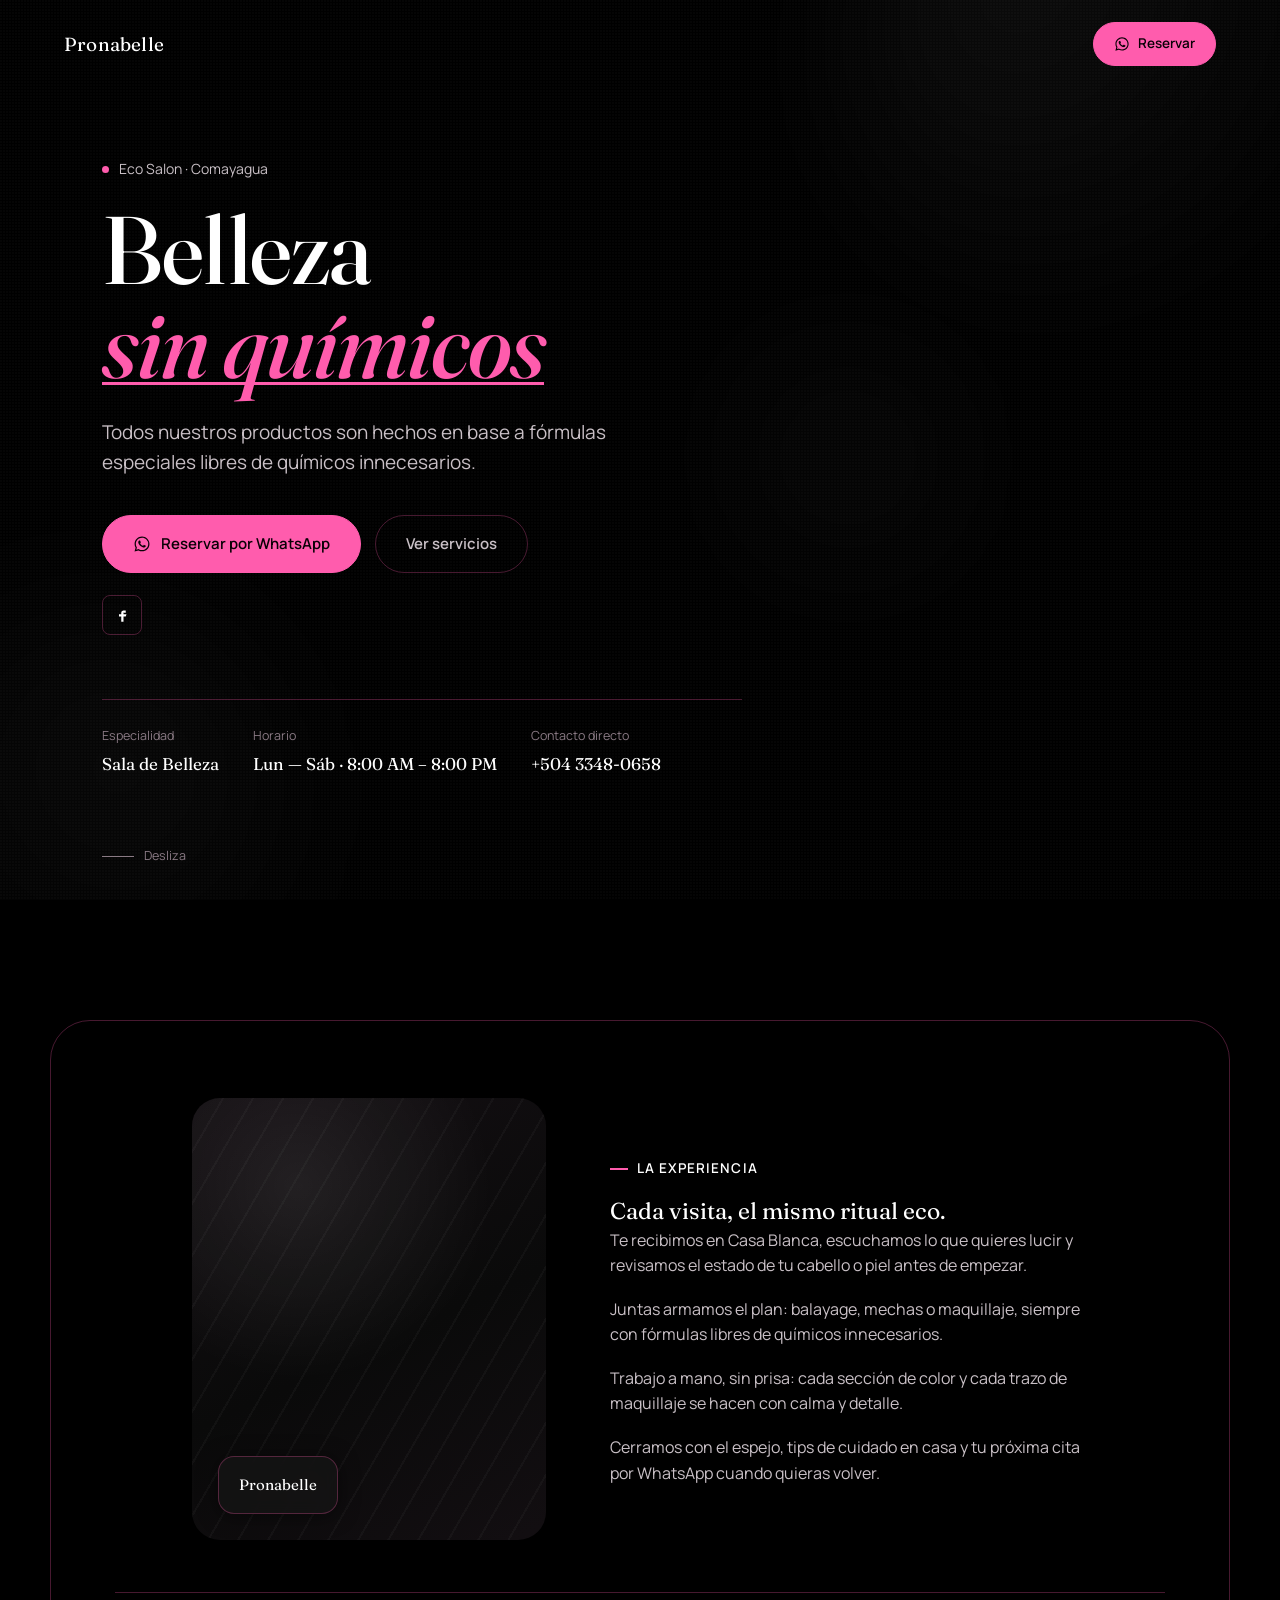
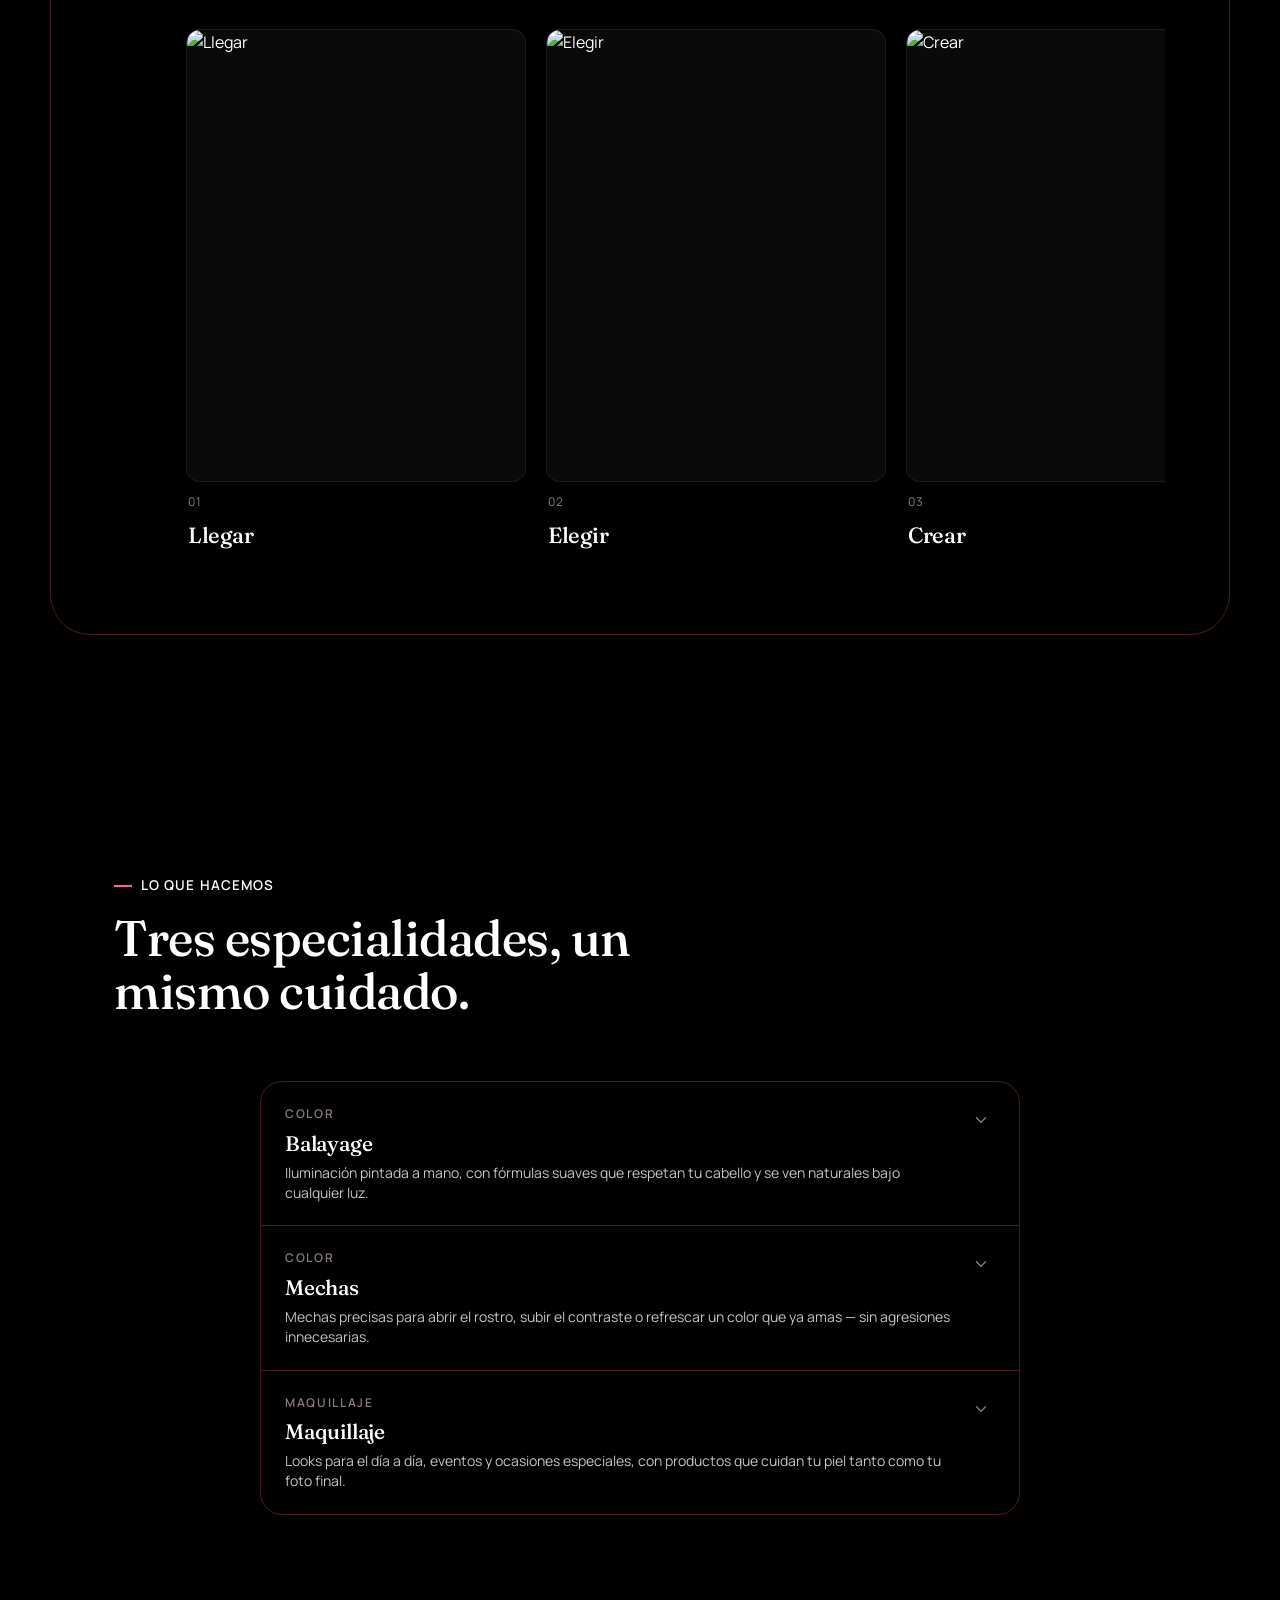
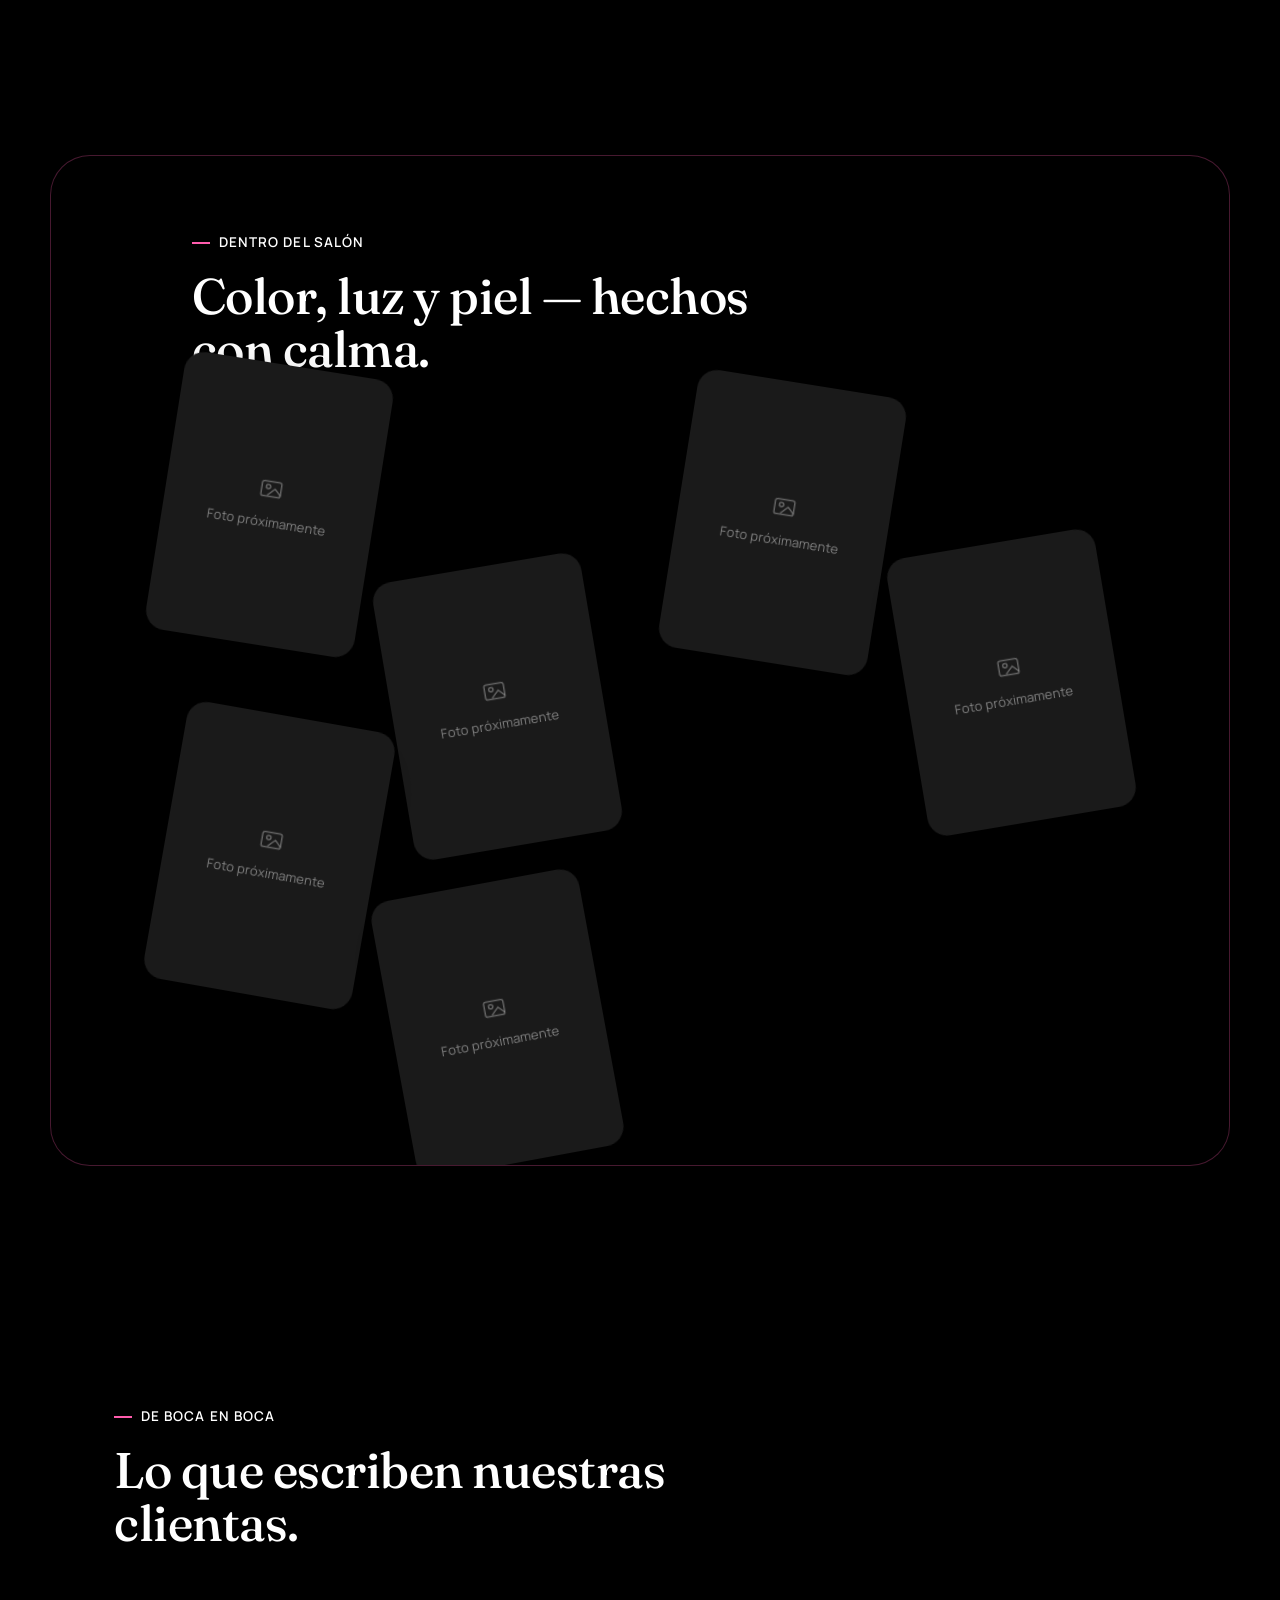
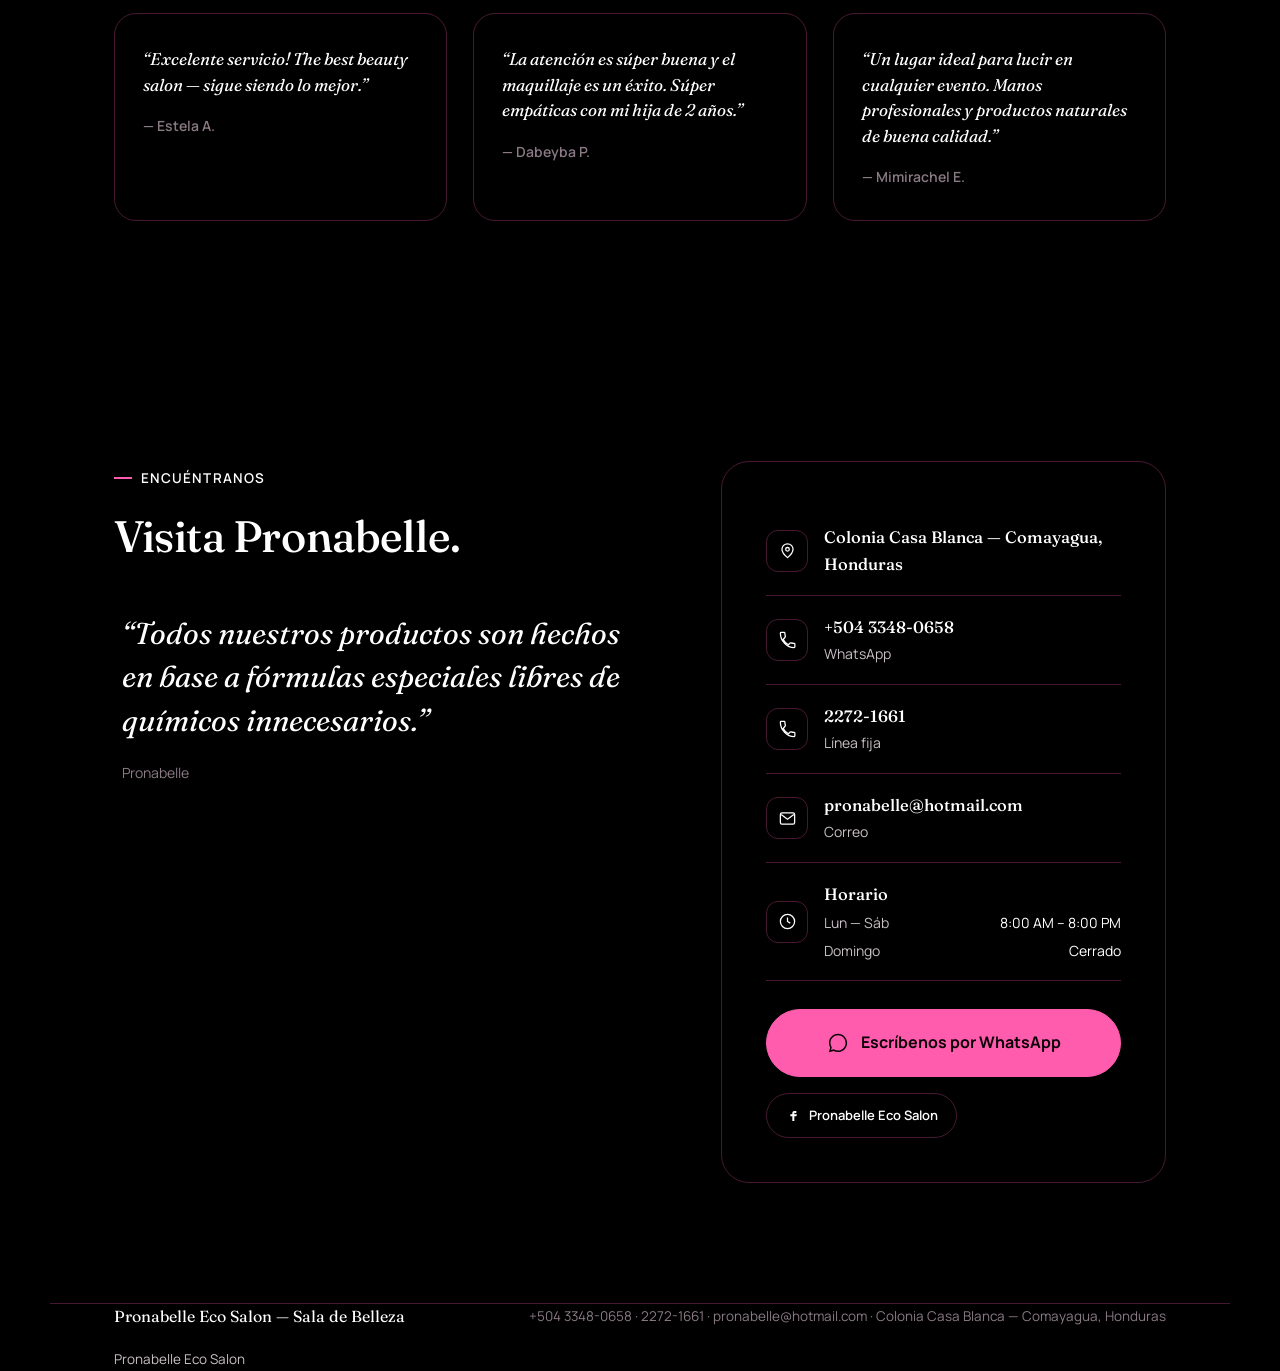
==== commit 773d5493: "Brand the salon site as Pronabelle Eco Salon. Replace the Maison Vela demo with Pronabelle copy, bla" ====
--- a/index.html
+++ b/index.html
@@ -3,9 +3,9 @@
 <head>
 <meta charset="UTF-8">
 <meta name="viewport" content="width=device-width, initial-scale=1.0, viewport-fit=cover">
-<meta name="description" content="MAISON VELA — Una casa de belleza privada para cabello, uñas y piel.">
+<meta name="description" content="Pronabelle Eco Salon — Sala de belleza en Comayagua. Balayage, mechas y maquillaje con productos libres de químicos innecesarios.">
 <meta name="theme-color" content="#000000">
-<title>MAISON VELA — Cabello, Uñas y Piel</title>
+<title>Pronabelle Eco Salon — Sala de Belleza</title>
 <link rel="stylesheet" href="styles.css">
 </head>
 <body>
@@ -45,8 +45,8 @@
       <a href="#servicios" class="btn btn-ghost" id="hero-secondary"></a>
     </div>
     <div class="hero-social" data-reveal style="--delay:.32s">
-      <a href="#" class="hero-social-btn" id="hero-instagram" target="_blank" rel="noopener" aria-label="Instagram">
-        <svg viewBox="0 0 24 24" fill="none" stroke="currentColor" stroke-width="1.6" aria-hidden="true"><rect x="3" y="3" width="18" height="18" rx="5"/><circle cx="12" cy="12" r="4"/><circle cx="17.2" cy="6.8" r="1"/></svg>
+      <a href="#" class="hero-social-btn" id="hero-instagram" target="_blank" rel="noopener" aria-label="Facebook">
+        <svg viewBox="0 0 24 24" fill="currentColor" aria-hidden="true"><path d="M14 9h3V6h-3c-1.7 0-3 1.3-3 3v2H8v3h3v7h3v-7h3l1-3h-4V9c0-.6.4-1 1-1Z"/></svg>
       </a>
     </div>
     <div class="hero-meta" data-reveal style="--delay:.35s">
@@ -144,6 +144,14 @@
           <div class="ic"><svg viewBox="0 0 24 24" fill="none" stroke="currentColor" stroke-width="1.6" aria-hidden="true"><path d="M6.6 10.8c1.4 2.8 3.8 5.2 6.6 6.6l2.2-2.2c.3-.3.7-.4 1.1-.3 1.2.4 2.5.6 3.8.6.6 0 1 .4 1 1V20c0 .6-.4 1-1 1C11.4 21 3 12.6 3 2.7c0-.6.4-1 1-1H7.7c.6 0 1 .4 1 1 0 1.3.2 2.6.6 3.8.1.4 0 .8-.3 1.1L6.6 10.8Z"/></svg></div>
           <div class="txt"><b id="contact-phone"></b><span id="contact-phone-note"></span></div>
         </div>
+        <div class="contact-row" id="contact-phone-alt-row" hidden>
+          <div class="ic"><svg viewBox="0 0 24 24" fill="none" stroke="currentColor" stroke-width="1.6" aria-hidden="true"><path d="M6.6 10.8c1.4 2.8 3.8 5.2 6.6 6.6l2.2-2.2c.3-.3.7-.4 1.1-.3 1.2.4 2.5.6 3.8.6.6 0 1 .4 1 1V20c0 .6-.4 1-1 1C11.4 21 3 12.6 3 2.7c0-.6.4-1 1-1H7.7c.6 0 1 .4 1 1 0 1.3.2 2.6.6 3.8.1.4 0 .8-.3 1.1L6.6 10.8Z"/></svg></div>
+          <div class="txt"><b id="contact-phone-alt"></b><span id="contact-phone-alt-note"></span></div>
+        </div>
+        <div class="contact-row" id="contact-email-row" hidden>
+          <div class="ic"><svg viewBox="0 0 24 24" fill="none" stroke="currentColor" stroke-width="1.6" aria-hidden="true"><rect x="3" y="5" width="18" height="14" rx="2"/><path d="m4 7 8 6 8-6"/></svg></div>
+          <div class="txt"><b id="contact-email"></b><span id="contact-email-note"></span></div>
+        </div>
         <div class="contact-row">
           <div class="ic"><svg viewBox="0 0 24 24" fill="none" stroke="currentColor" stroke-width="1.6" aria-hidden="true"><circle cx="12" cy="12" r="9"/><path d="M12 7v5l3.5 2"/></svg></div>
           <div class="txt">
@@ -157,7 +165,7 @@
         </a>
         <div class="social-row">
           <a href="#" class="social-pill" id="social-instagram" target="_blank" rel="noopener">
-            <svg viewBox="0 0 24 24" fill="none" stroke="currentColor" stroke-width="1.6" aria-hidden="true"><rect x="3" y="3" width="18" height="18" rx="5"/><circle cx="12" cy="12" r="4"/><circle cx="17.2" cy="6.8" r="1"/></svg>
+            <svg viewBox="0 0 24 24" fill="currentColor" aria-hidden="true"><path d="M14 9h3V6h-3c-1.7 0-3 1.3-3 3v2H8v3h3v7h3v-7h3l1-3h-4V9c0-.6.4-1 1-1Z"/></svg>
             <span id="social-instagram-label"></span>
           </a>
         </div>
@@ -334,14 +342,32 @@
   document.getElementById("visit-title").textContent = u.visitTitle;
   document.getElementById("contact-address").textContent = c.address;
   document.getElementById("contact-phone").textContent = c.phoneDisplay;
-  document.getElementById("contact-phone-note").textContent = u.footerCta;
+  document.getElementById("contact-phone-note").textContent = u.whatsappLabel || "WhatsApp";
+  const altRow = document.getElementById("contact-phone-alt-row");
+  if (c.phoneAlt) {
+    document.getElementById("contact-phone-alt").textContent = c.phoneAlt;
+    document.getElementById("contact-phone-alt-note").textContent = u.phoneAltLabel || "Línea fija";
+    altRow.hidden = false;
+  }
+  const emailRow = document.getElementById("contact-email-row");
+  if (c.email) {
+    const emailEl = document.getElementById("contact-email");
+    emailEl.textContent = c.email;
+    document.getElementById("contact-email-note").textContent = u.emailLabel || "Correo";
+    emailRow.hidden = false;
+    emailEl.style.cursor = "pointer";
+    emailRow.addEventListener("click", () => {
+      window.location.href = `mailto:${c.email}`;
+    });
+  }
   document.getElementById("contact-hours-title").textContent = u.metaHours;
   document.getElementById("contact-cta").textContent = u.footerCta;
   document.getElementById("contact-hours").innerHTML = (c.hours || []).map((hour) => `
     <div class="hours-line"><span>${esc(hour.day)}</span><span>${esc(hour.time)}</span></div>
   `).join("");
-  document.getElementById("footer-brand").textContent = `${c.brandName} — ${c.tagline}`;
-  document.getElementById("footer-meta").textContent = `${c.phoneDisplay} · ${c.address}`;
+  document.getElementById("footer-brand").textContent = `${c.brandName} Eco Salon — ${c.tagline}`;
+  const footerBits = [c.phoneDisplay, c.phoneAlt, c.email, c.address].filter(Boolean);
+  document.getElementById("footer-meta").textContent = footerBits.join(" · ");
 
   const lightbox = document.getElementById("gallery-lightbox");
   lightbox.setAttribute("aria-label", u.lightboxLabel);
--- a/styles.css
+++ b/styles.css
@@ -7,9 +7,9 @@
   --ink: #FFFFFF;
   --ink-soft: #A8A8A8;
   --ink-faint: #666666;
-  --accent: #FFFFFF;
-  --accent-inv: #000000;
-  --accent-hover: rgba(255,255,255,0.10);
+  --accent: #FF5CAD;
+  --accent-inv: #0A0006;
+  --accent-hover: rgba(255,92,173,0.16);
   --gray: #1A1A1A;
   --gray-light: #111111;
   --line: rgba(255,255,255,0.14);
@@ -147,8 +147,8 @@
   display: inline-flex;
   align-items: center;
   gap: 8px;
-  background: transparent;
-  color: var(--ink);
+  background: var(--accent);
+  color: var(--accent-inv);
   border: 1.5px solid var(--accent);
   padding: 10px 20px;
   border-radius: 100px;
@@ -156,7 +156,7 @@
   font-weight: 600;
   transition: transform .35s var(--ease-snap), box-shadow .35s var(--ease), background .3s, border-color .3s;
 }
-.nav-cta:hover { transform: translateY(-3px) scale(1.04); background: var(--accent-hover); }
+.nav-cta:hover { transform: translateY(-3px) scale(1.04); background: #ff7abd; border-color: #ff7abd; }
 .nav-cta svg { width: 16px; height: 16px; }
 
 /* ---------- Hero ---------- */
@@ -252,7 +252,7 @@
   width: 7px;
   height: 7px;
   border-radius: 50%;
-  background: var(--ink);
+  background: var(--accent);
   flex: none;
   animation: pulse-dot 2.4s ease-in-out infinite;
 }
@@ -268,7 +268,7 @@
 }
 .hero h1 .accent-word {
   font-style: italic;
-  color: var(--ink);
+  color: var(--accent);
   position: relative;
   display: inline-block;
 }
@@ -279,7 +279,7 @@
   left: 0;
   width: 100%;
   height: 3px;
-  background: var(--ink);
+  background: var(--accent);
   transform: scaleX(0);
   transform-origin: left;
   animation: underline-draw 1.1s var(--ease) .7s forwards;
@@ -311,11 +311,11 @@
 }
 .btn svg { width: 18px; height: 18px; flex: none; }
 .btn-primary {
-  background: transparent;
-  color: var(--ink);
+  background: var(--accent);
+  color: var(--accent-inv);
   border: 1.5px solid var(--accent);
 }
-.btn-primary:hover { transform: translateY(-4px) scale(1.02); background: var(--accent-hover); }
+.btn-primary:hover { transform: translateY(-4px) scale(1.02); background: #ff7abd; border-color: #ff7abd; }
 .btn-ghost {
   border: 1px solid var(--line);
   color: var(--ink-soft);
@@ -420,7 +420,7 @@
   text-transform: uppercase;
   letter-spacing: 0.08em;
 }
-.kicker::before { content: ''; width: 18px; height: 2px; background: var(--ink); }
+.kicker::before { content: ''; width: 18px; height: 2px; background: var(--accent); }
 .panel-pad { padding: clamp(36px, 6vw, 80px); }
 .section-head h2 { font-size: clamp(32px, 4.4vw, 50px); line-height: 1.05; }
 .section-head p { color: var(--ink-soft); font-size: 17px; max-width: 52ch; }
@@ -973,14 +973,14 @@
   width: 100%;
   padding: 20px;
   border-radius: 100px;
-  background: transparent;
-  color: var(--ink);
+  background: var(--accent);
+  color: var(--accent-inv);
   font-size: 16px;
   font-weight: 700;
   border: 1.5px solid var(--accent);
   transition: transform .4s var(--ease-snap), background .3s, border-color .3s;
 }
-.contact-cta-big:hover { transform: translateY(-4px) scale(1.02); background: var(--accent-hover); }
+.contact-cta-big:hover { transform: translateY(-4px) scale(1.02); background: #ff7abd; border-color: #ff7abd; }
 .contact-cta-big svg { width: 22px; height: 22px; }
 
 .social-row {
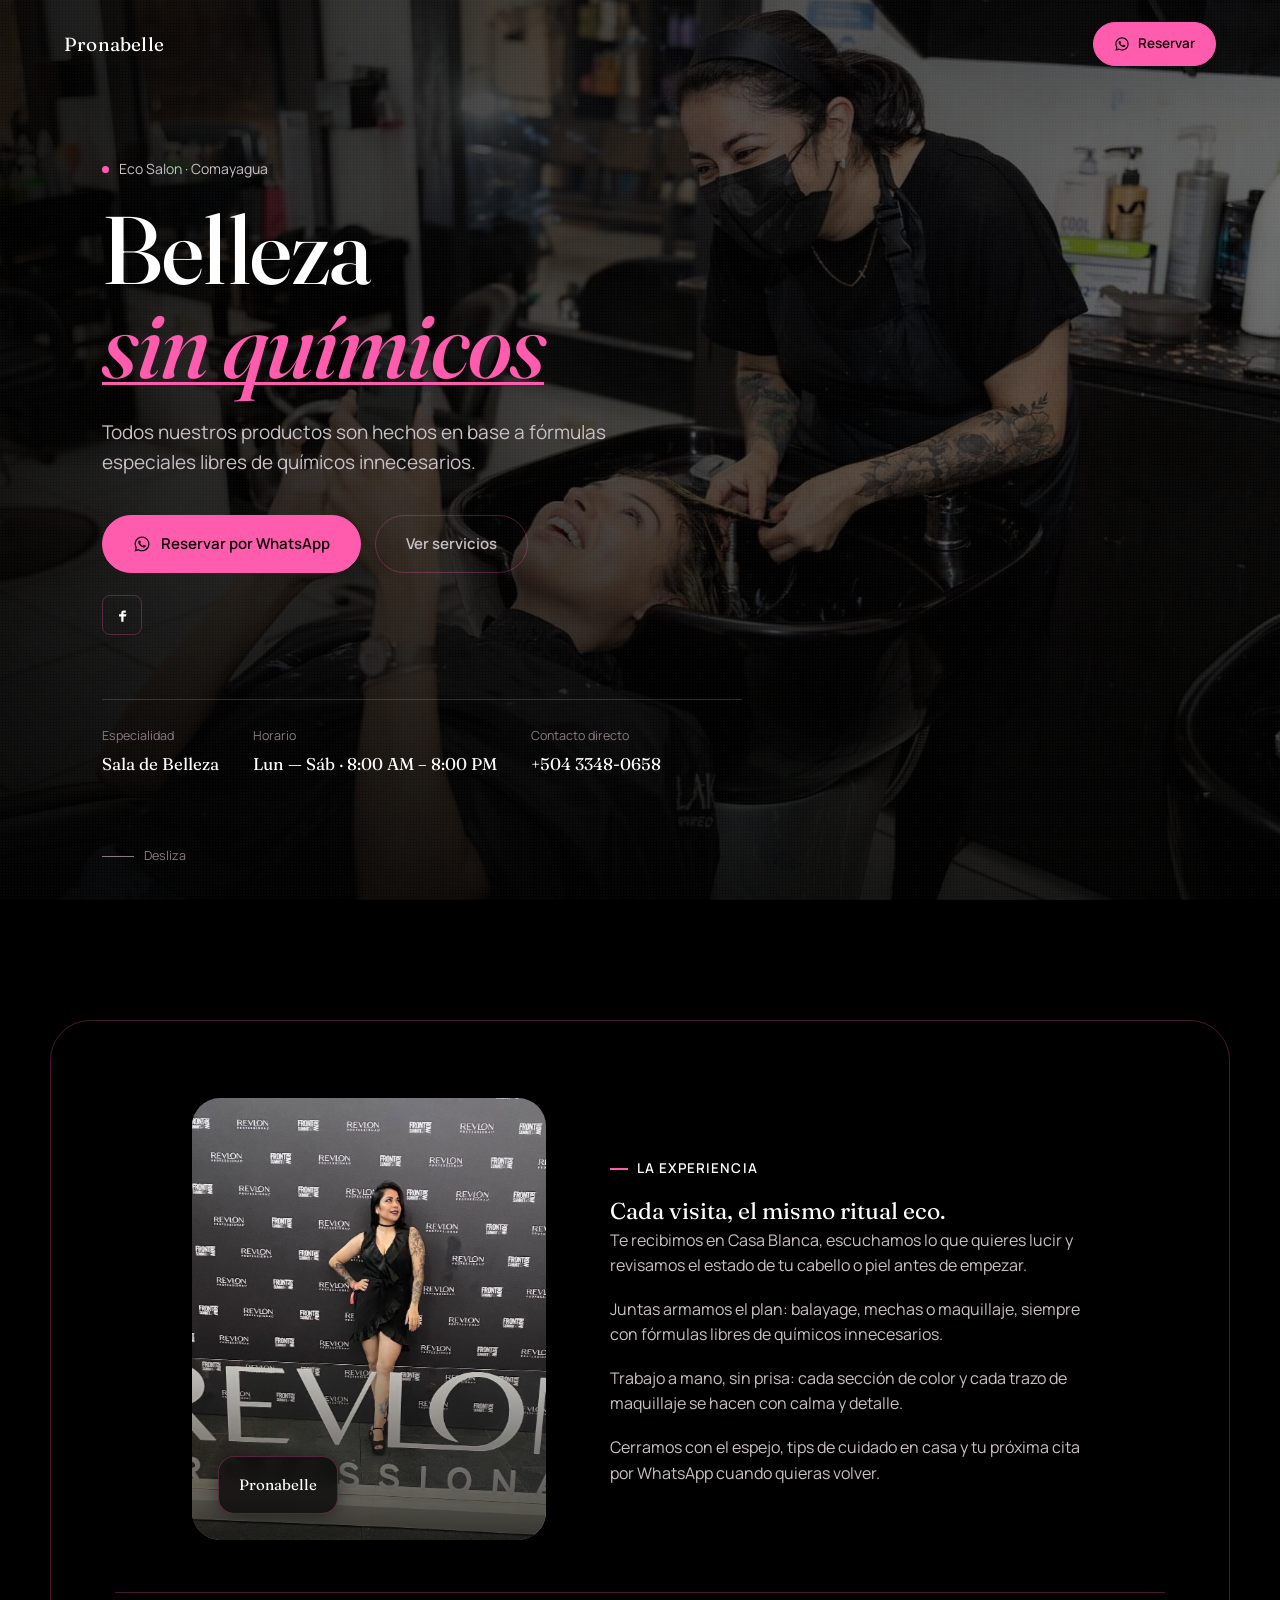
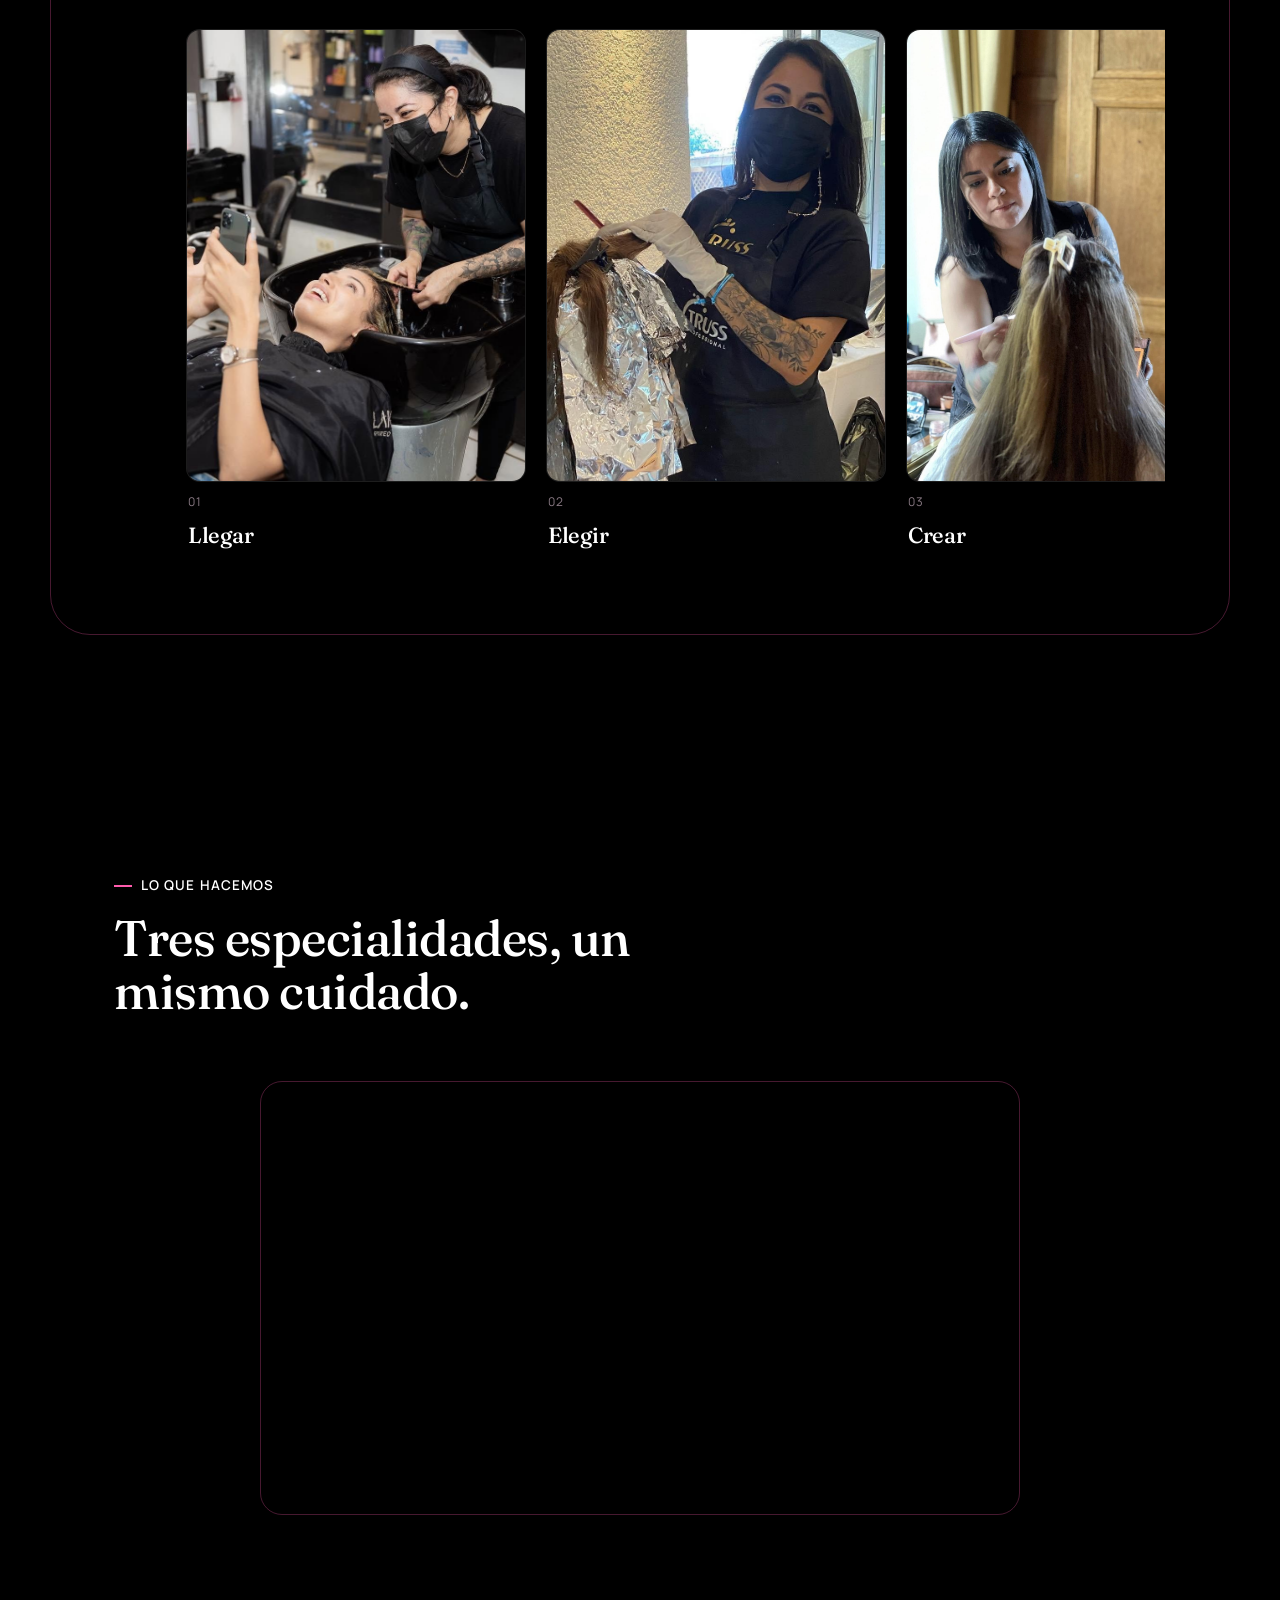
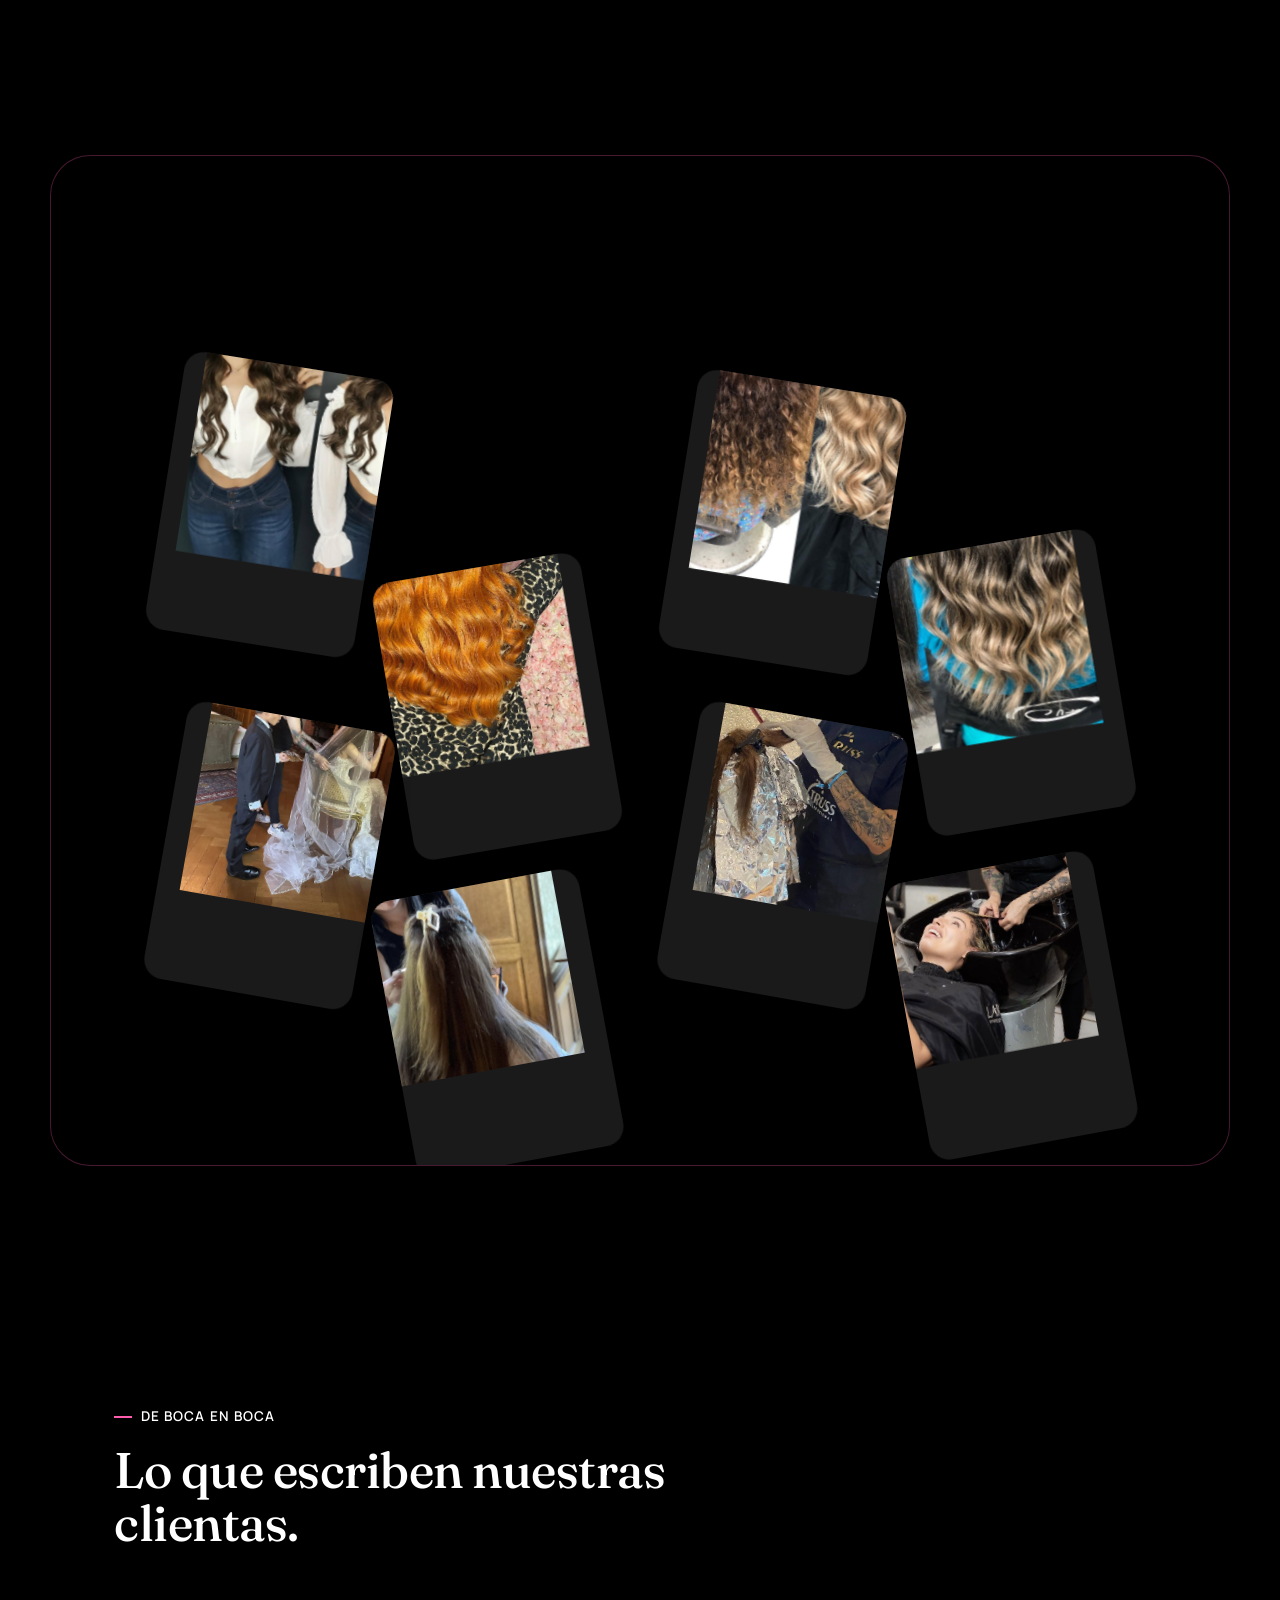
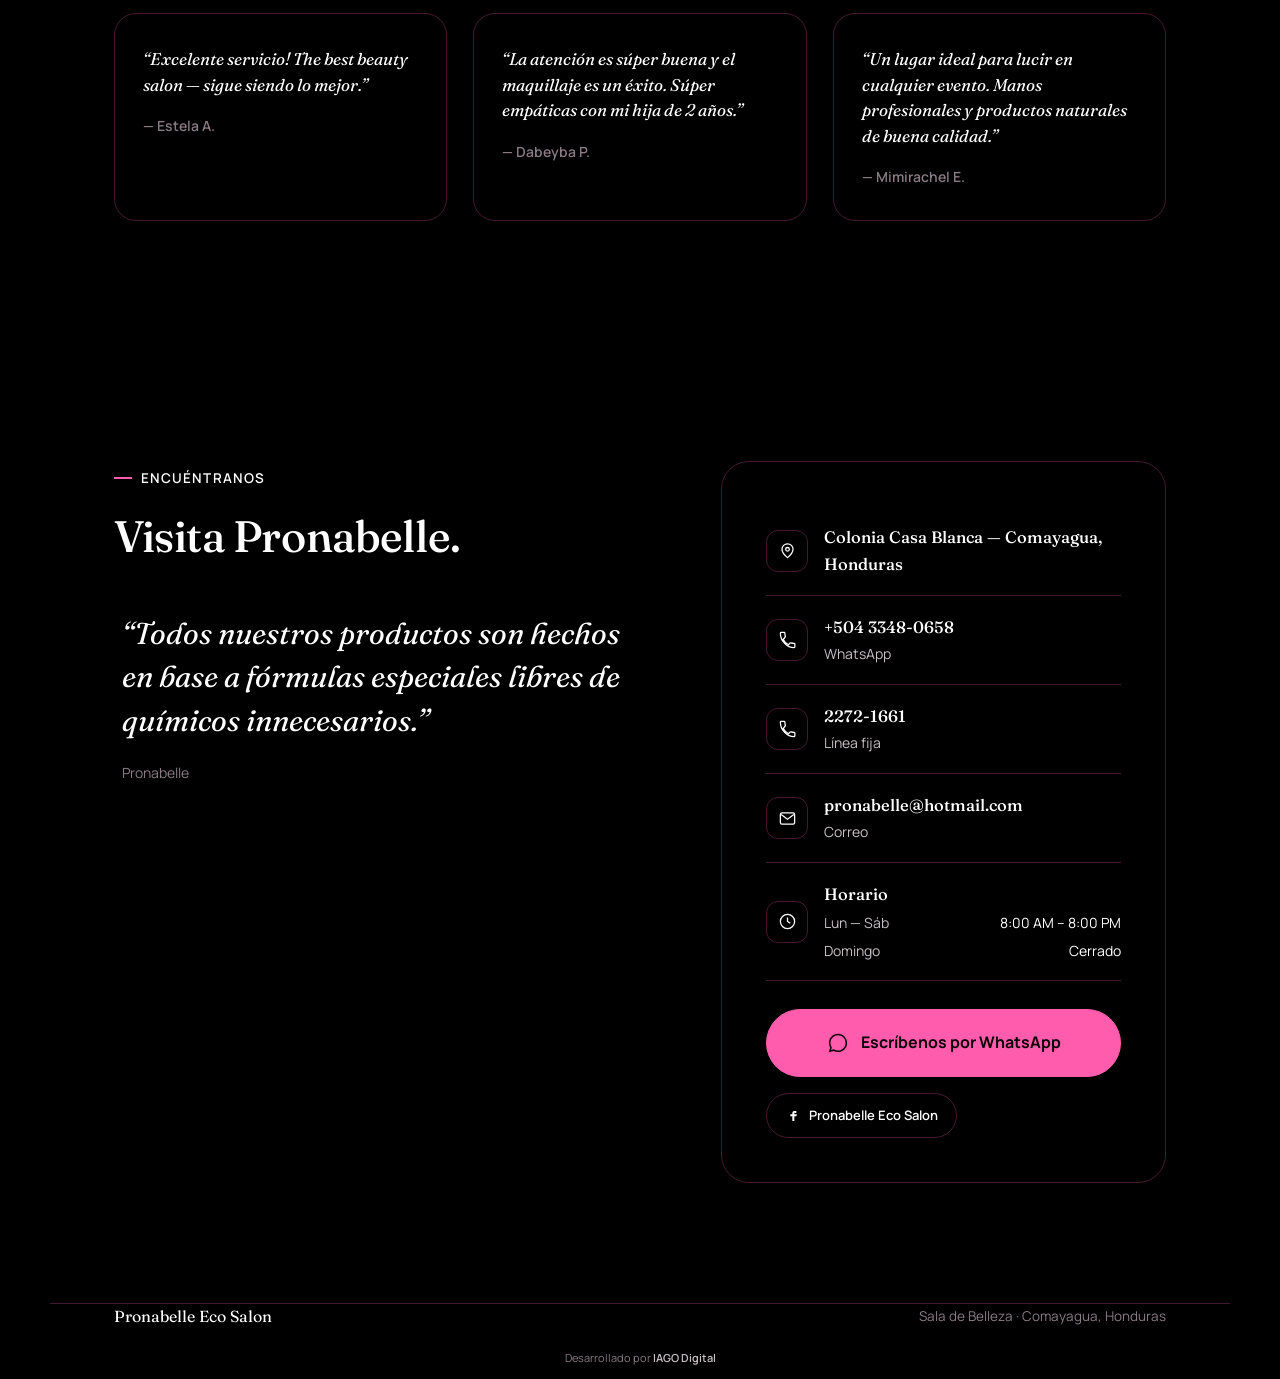
==== commit eb697806: "Use wash-station hero and clean Vanessa-style footer. Switch the hero to the salon wash photo and re" ====
--- a/index.html
+++ b/index.html
@@ -175,10 +175,14 @@
 </section>
 
 <footer class="wrap">
-  <div class="footer-row">
-    <span class="fbrand" id="footer-brand"></span>
-    <span id="footer-meta"></span>
-    <a id="footer-insta" target="_blank" rel="noopener"></a>
+  <div class="footer-inner">
+    <div class="footer-row">
+      <span class="fbrand" id="footer-brand"></span>
+      <span id="footer-meta"></span>
+    </div>
+    <div class="foot-credit">
+      Desarrollado por <a href="https://www.iagodigital.com/" target="_blank" rel="noopener">IAGO Digital</a>
+    </div>
   </div>
 </footer>
 
@@ -282,14 +286,12 @@
 
   const heroInsta = document.getElementById("hero-instagram");
   const socialInsta = document.getElementById("social-instagram");
-  const footerInsta = document.getElementById("footer-insta");
-  [heroInsta, socialInsta, footerInsta].forEach((el) => {
+  [heroInsta, socialInsta].forEach((el) => {
     el.href = c.instagramUrl;
     el.setAttribute("aria-label", c.instagramHandle);
   });
   heroInsta.setAttribute("aria-label", c.instagramHandle);
   document.getElementById("social-instagram-label").textContent = c.instagramHandle;
-  footerInsta.textContent = c.instagramHandle;
 
   const heroEl = document.querySelector(".hero");
   const heroMedia = document.getElementById("hero-media");
@@ -365,9 +367,8 @@
   document.getElementById("contact-hours").innerHTML = (c.hours || []).map((hour) => `
     <div class="hours-line"><span>${esc(hour.day)}</span><span>${esc(hour.time)}</span></div>
   `).join("");
-  document.getElementById("footer-brand").textContent = `${c.brandName} Eco Salon — ${c.tagline}`;
-  const footerBits = [c.phoneDisplay, c.phoneAlt, c.email, c.address].filter(Boolean);
-  document.getElementById("footer-meta").textContent = footerBits.join(" · ");
+  document.getElementById("footer-brand").textContent = `${c.brandName} Eco Salon`;
+  document.getElementById("footer-meta").textContent = `${c.tagline} · Comayagua, Honduras`;
 
   const lightbox = document.getElementById("gallery-lightbox");
   lightbox.setAttribute("aria-label", u.lightboxLabel);
--- a/styles.css
+++ b/styles.css
@@ -183,7 +183,7 @@
   width: 100%;
   height: 100%;
   object-fit: cover;
-  object-position: center 30%;
+  object-position: center 42%;
   transform: translateZ(0) scale(1.045);
   backface-visibility: hidden;
   opacity: 0.95;
@@ -1027,11 +1027,12 @@
 
 /* ---------- Footer ---------- */
 footer {
-  padding: 56px 0 calc(40px + env(safe-area-inset-bottom, 20px));
+  padding: 56px 0 calc(80px + env(safe-area-inset-bottom, 20px));
   border-top: 1px solid var(--line);
   color: var(--ink-faint);
   font-size: 13.5px;
 }
+.footer-inner { width: 100%; }
 .footer-row {
   display: flex;
   flex-wrap: wrap;
@@ -1044,8 +1045,21 @@
   color: var(--ink);
   font-size: 16px;
 }
-footer a { color: var(--ink-soft); transition: color .25s var(--ease); }
-footer a:hover { color: var(--ink); }
+.foot-credit {
+  margin-top: 20px;
+  padding-bottom: 12px;
+  font-size: 11px;
+  color: var(--ink-faint);
+  text-align: center;
+  width: 100%;
+}
+.foot-credit a {
+  color: var(--ink-soft);
+  text-decoration: none;
+  font-weight: 600;
+  transition: color .25s var(--ease);
+}
+.foot-credit a:hover { color: var(--ink); }
 
 /* ---------- Responsive ---------- */
 @media (max-width: 980px) {
@@ -1063,7 +1077,7 @@
       100px;
     max-width: 100%;
   }
-  .hero-img { object-position: center 22%; }
+  .hero-img { object-position: center 38%; }
   .hero-field, .hero-grain { display: none; }
   .about-grid { grid-template-columns: 1fr; gap: 44px; }
   .gallery-grid { grid-template-columns: 1fr 1fr; }
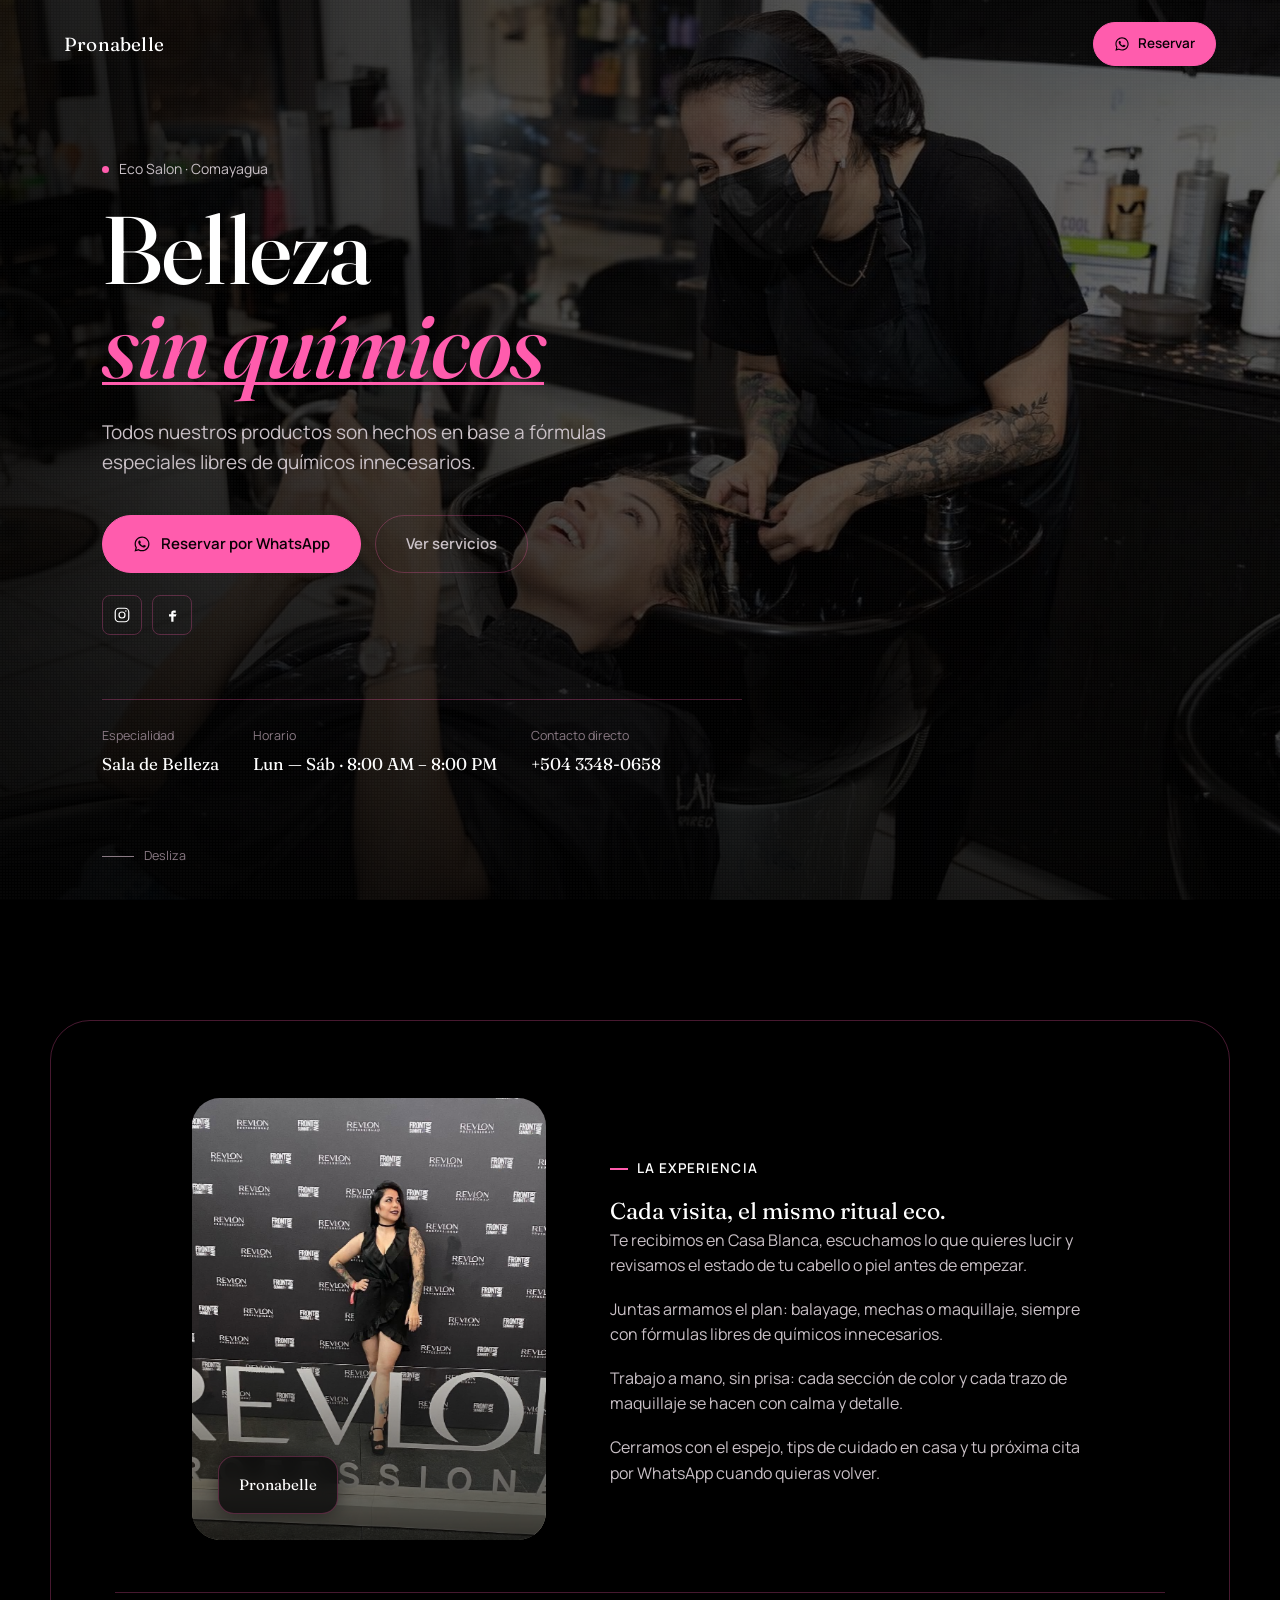
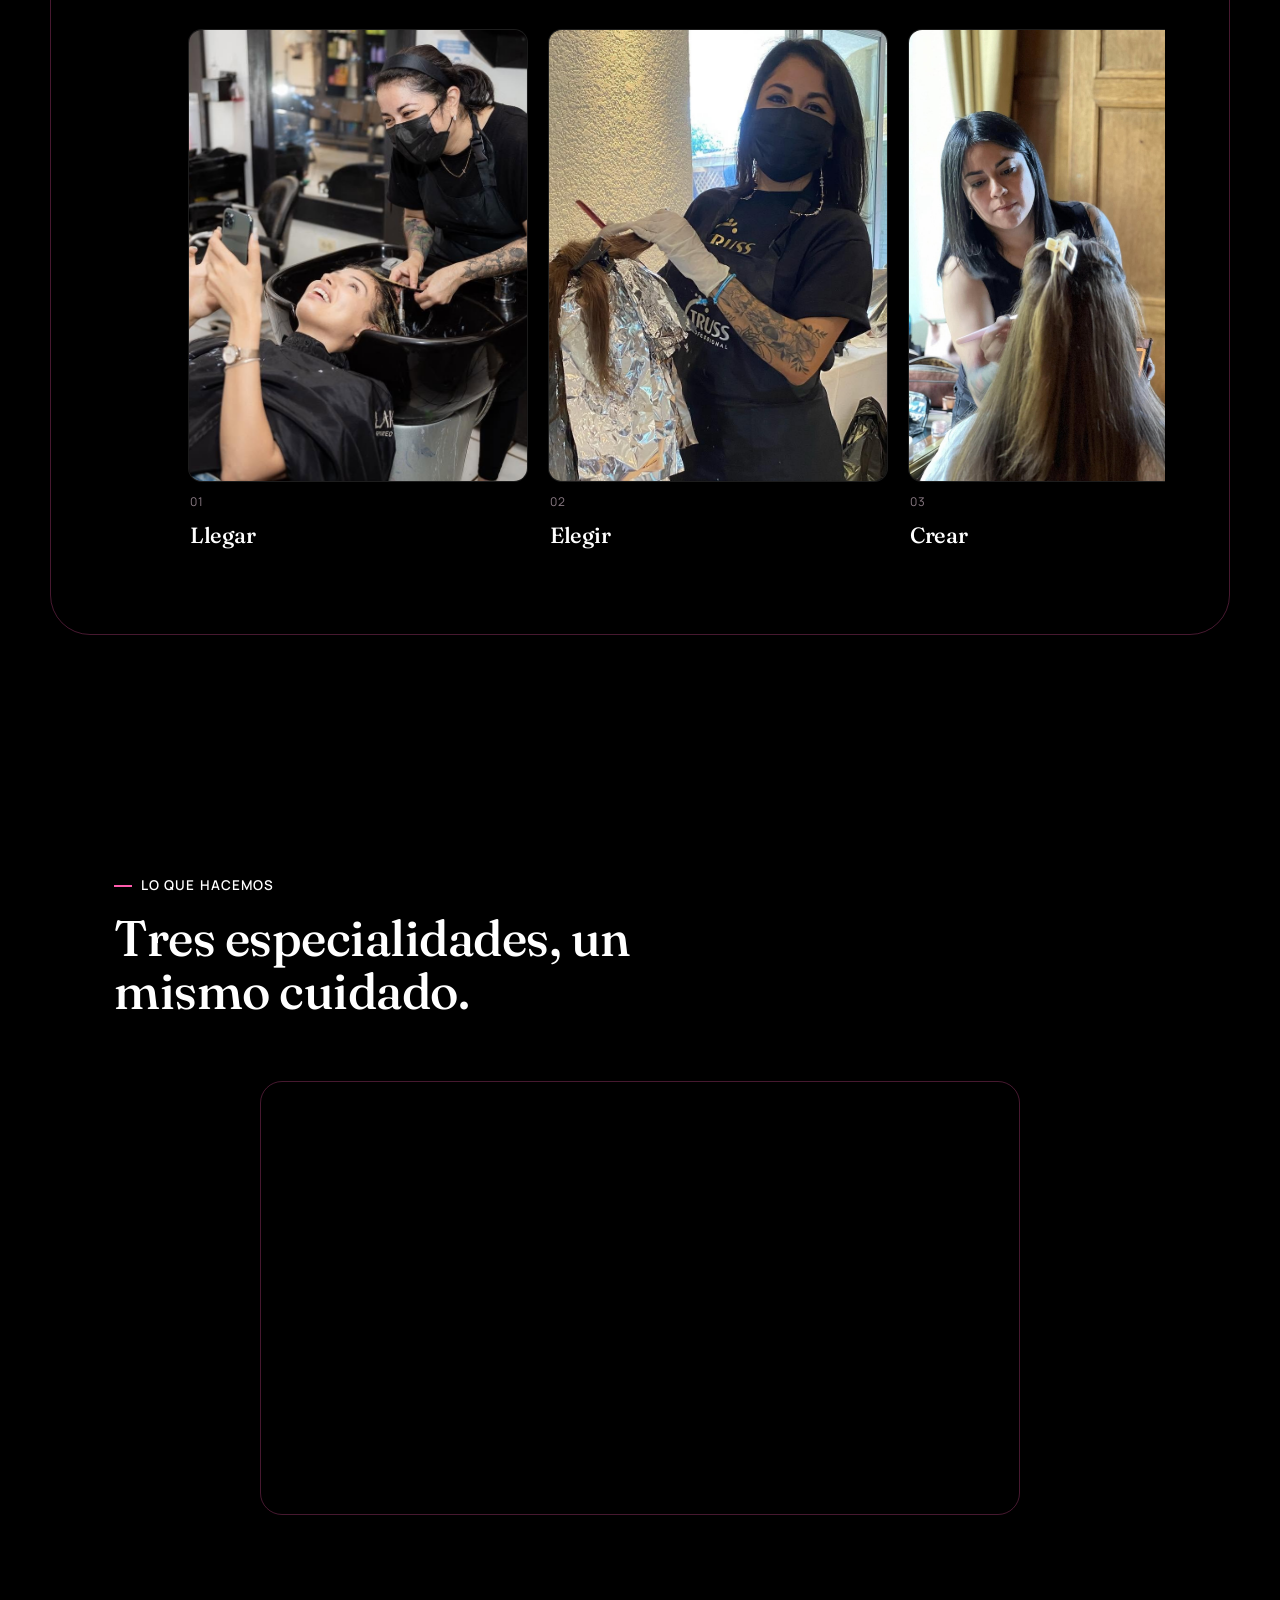
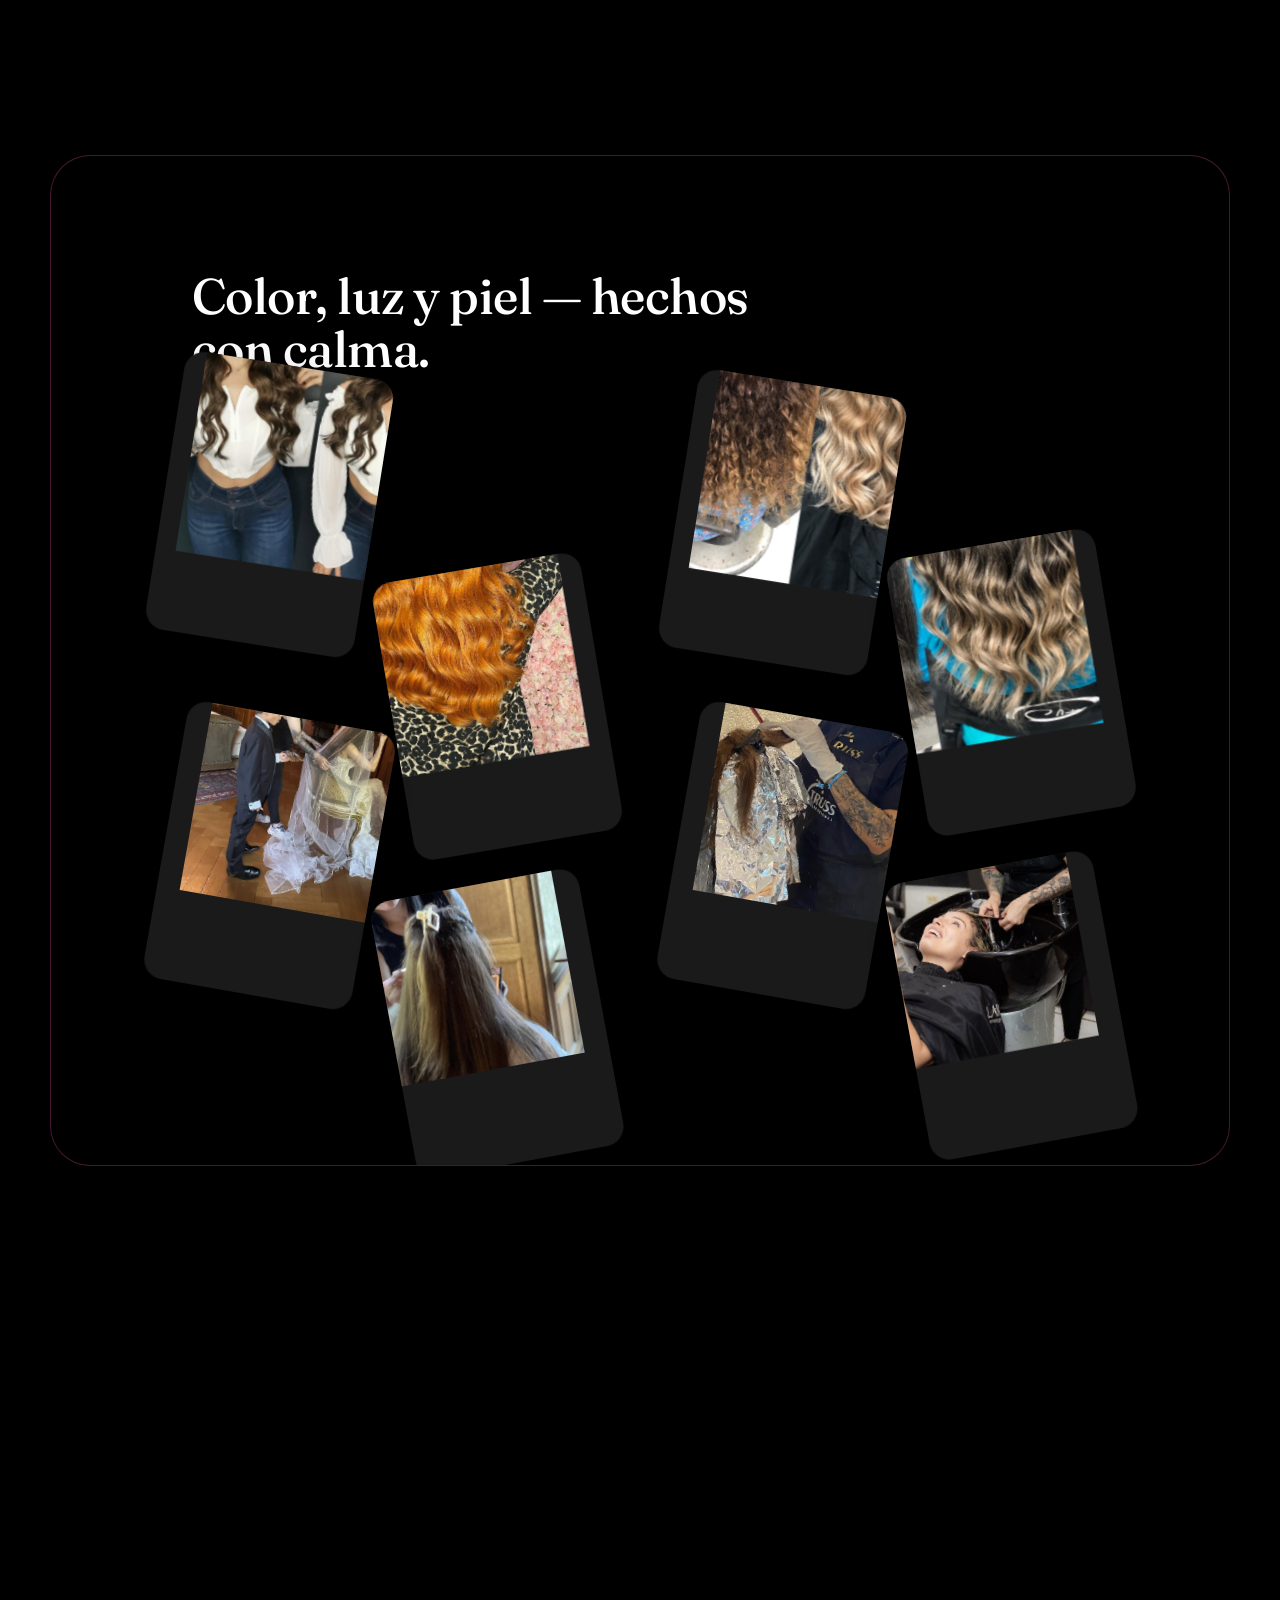
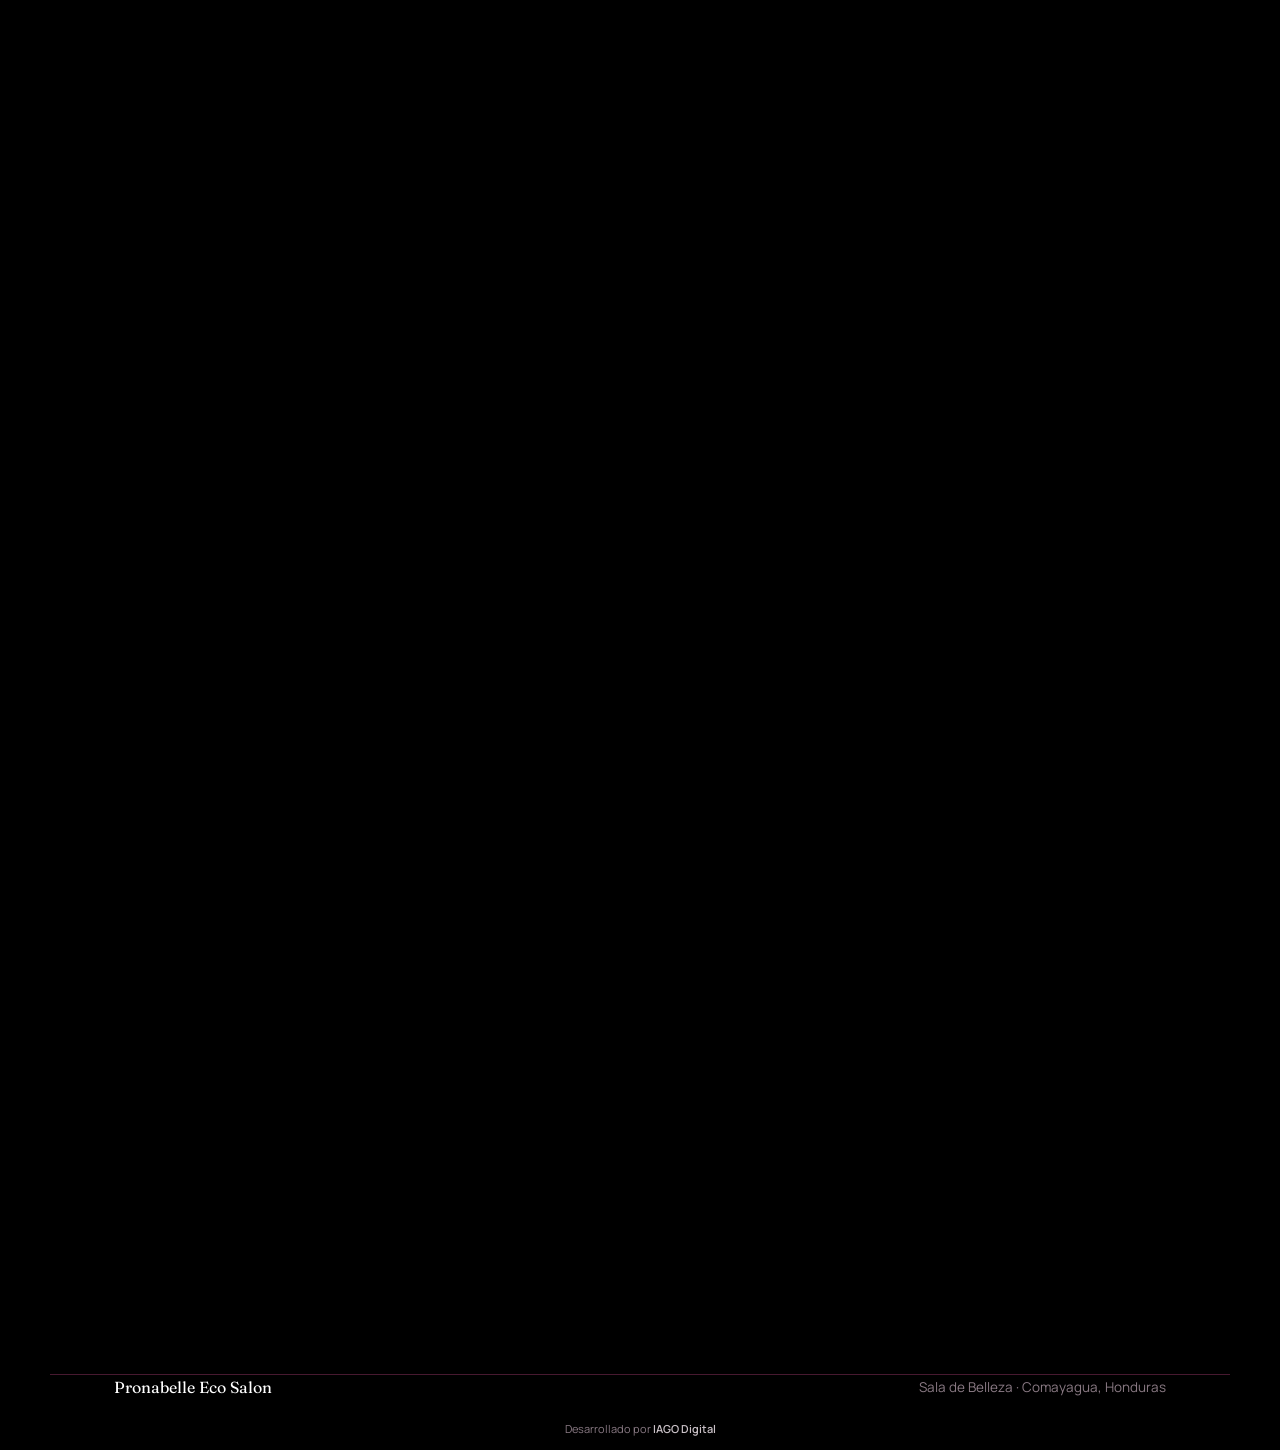
==== commit 7f4461a2: "Add Instagram and a Google Map to the visit section. Wire @pronabelle into hero and contact, keep Fa" ====
--- a/index.html
+++ b/index.html
@@ -45,7 +45,10 @@
       <a href="#servicios" class="btn btn-ghost" id="hero-secondary"></a>
     </div>
     <div class="hero-social" data-reveal style="--delay:.32s">
-      <a href="#" class="hero-social-btn" id="hero-instagram" target="_blank" rel="noopener" aria-label="Facebook">
+      <a href="#" class="hero-social-btn" id="hero-instagram" target="_blank" rel="noopener" aria-label="Instagram">
+        <svg viewBox="0 0 24 24" fill="none" stroke="currentColor" stroke-width="1.6" aria-hidden="true"><rect x="3" y="3" width="18" height="18" rx="5"/><circle cx="12" cy="12" r="4"/><circle cx="17.2" cy="6.8" r="1" fill="currentColor" stroke="none"/></svg>
+      </a>
+      <a href="#" class="hero-social-btn" id="hero-facebook" target="_blank" rel="noopener" aria-label="Facebook">
         <svg viewBox="0 0 24 24" fill="currentColor" aria-hidden="true"><path d="M14 9h3V6h-3c-1.7 0-3 1.3-3 3v2H8v3h3v7h3v-7h3l1-3h-4V9c0-.6.4-1 1-1Z"/></svg>
       </a>
     </div>
@@ -134,11 +137,23 @@
           <p id="quote-text"></p>
           <div class="who" id="quote-who"></div>
         </div>
+        <div class="visit-map-wrap" data-reveal style="--delay:.15s">
+          <iframe
+            class="visit-map"
+            id="visit-map"
+            title="Pronabelle Eco Salon en Google Maps"
+            loading="lazy"
+            referrerpolicy="no-referrer-when-downgrade"
+            allowfullscreen
+            src=""
+          ></iframe>
+          <a href="#" class="visit-map-link" id="visit-map-link" target="_blank" rel="noopener"></a>
+        </div>
       </div>
       <div class="contact-card" data-reveal style="--delay:.1s">
         <div class="contact-row">
           <div class="ic"><svg viewBox="0 0 24 24" fill="none" stroke="currentColor" stroke-width="1.6" aria-hidden="true"><path d="M12 21c4-3.2 7-6.6 7-10.5A7 7 0 0 0 5 10.5C5 14.4 8 17.8 12 21Z"/><circle cx="12" cy="10.5" r="2.3"/></svg></div>
-          <div class="txt"><b id="contact-address"></b></div>
+          <div class="txt"><b id="contact-address"></b><span><a href="#" id="contact-address-link" target="_blank" rel="noopener"></a></span></div>
         </div>
         <div class="contact-row">
           <div class="ic"><svg viewBox="0 0 24 24" fill="none" stroke="currentColor" stroke-width="1.6" aria-hidden="true"><path d="M6.6 10.8c1.4 2.8 3.8 5.2 6.6 6.6l2.2-2.2c.3-.3.7-.4 1.1-.3 1.2.4 2.5.6 3.8.6.6 0 1 .4 1 1V20c0 .6-.4 1-1 1C11.4 21 3 12.6 3 2.7c0-.6.4-1 1-1H7.7c.6 0 1 .4 1 1 0 1.3.2 2.6.6 3.8.1.4 0 .8-.3 1.1L6.6 10.8Z"/></svg></div>
@@ -165,8 +180,12 @@
         </a>
         <div class="social-row">
           <a href="#" class="social-pill" id="social-instagram" target="_blank" rel="noopener">
+            <svg viewBox="0 0 24 24" fill="none" stroke="currentColor" stroke-width="1.6" aria-hidden="true"><rect x="3" y="3" width="18" height="18" rx="5"/><circle cx="12" cy="12" r="4"/><circle cx="17.2" cy="6.8" r="1" fill="currentColor" stroke="none"/></svg>
+            <span id="social-instagram-label"></span>
+          </a>
+          <a href="#" class="social-pill" id="social-facebook" target="_blank" rel="noopener">
             <svg viewBox="0 0 24 24" fill="currentColor" aria-hidden="true"><path d="M14 9h3V6h-3c-1.7 0-3 1.3-3 3v2H8v3h3v7h3v-7h3l1-3h-4V9c0-.6.4-1 1-1Z"/></svg>
-            <span id="social-instagram-label"></span>
+            <span id="social-facebook-label"></span>
           </a>
         </div>
       </div>
@@ -290,8 +309,21 @@
     el.href = c.instagramUrl;
     el.setAttribute("aria-label", c.instagramHandle);
   });
-  heroInsta.setAttribute("aria-label", c.instagramHandle);
   document.getElementById("social-instagram-label").textContent = c.instagramHandle;
+
+  const heroFacebook = document.getElementById("hero-facebook");
+  const socialFacebook = document.getElementById("social-facebook");
+  if (c.facebookUrl) {
+    [heroFacebook, socialFacebook].forEach((el) => {
+      el.href = c.facebookUrl;
+      el.setAttribute("aria-label", c.facebookHandle || "Facebook");
+      el.hidden = false;
+    });
+    document.getElementById("social-facebook-label").textContent = c.facebookHandle || "Facebook";
+  } else {
+    heroFacebook.hidden = true;
+    socialFacebook.hidden = true;
+  }
 
   const heroEl = document.querySelector(".hero");
   const heroMedia = document.getElementById("hero-media");
@@ -343,6 +375,24 @@
   document.getElementById("visit-eyebrow").textContent = u.visitEyebrow;
   document.getElementById("visit-title").textContent = u.visitTitle;
   document.getElementById("contact-address").textContent = c.address;
+  const addressLink = document.getElementById("contact-address-link");
+  const mapFrame = document.getElementById("visit-map");
+  const mapLink = document.getElementById("visit-map-link");
+  if (c.mapsUrl) {
+    addressLink.href = c.mapsUrl;
+    addressLink.textContent = u.mapsOpen || "Ver en Google Maps";
+    mapLink.href = c.mapsUrl;
+    mapLink.textContent = u.mapsOpen || "Abrir en Google Maps";
+  } else {
+    addressLink.hidden = true;
+    mapLink.hidden = true;
+  }
+  if (c.mapsEmbed && mapFrame) {
+    mapFrame.src = c.mapsEmbed;
+  } else if (mapFrame) {
+    const wrap = mapFrame.closest(".visit-map-wrap");
+    if (wrap) wrap.hidden = true;
+  }
   document.getElementById("contact-phone").textContent = c.phoneDisplay;
   document.getElementById("contact-phone-note").textContent = u.whatsappLabel || "WhatsApp";
   const altRow = document.getElementById("contact-phone-alt-row");
--- a/styles.css
+++ b/styles.css
@@ -925,6 +925,41 @@
 .contact-title {
   font-size: clamp(30px, 3.6vw, 44px);
   margin-top: 12px;
+}
+.visit-map-wrap {
+  margin-top: 28px;
+  display: flex;
+  flex-direction: column;
+  gap: 12px;
+}
+.visit-map {
+  width: 100%;
+  aspect-ratio: 4 / 3;
+  min-height: 240px;
+  border: 1px solid var(--line);
+  border-radius: 20px;
+  background: #111;
+  filter: grayscale(0.15) contrast(1.05);
+}
+.visit-map-link {
+  align-self: flex-start;
+  font-size: 13.5px;
+  font-weight: 600;
+  color: var(--accent);
+  text-decoration: none;
+  letter-spacing: 0.02em;
+  transition: color .25s var(--ease), opacity .25s var(--ease);
+}
+.visit-map-link:hover { color: #ff7abd; }
+.contact-row .txt a {
+  color: var(--ink-soft);
+  text-decoration: none;
+  border-bottom: 1px solid var(--line);
+  transition: color .25s var(--ease), border-color .25s var(--ease);
+}
+.contact-row .txt a:hover {
+  color: var(--accent);
+  border-color: var(--accent);
 }
 .contact-card {
   background: transparent;
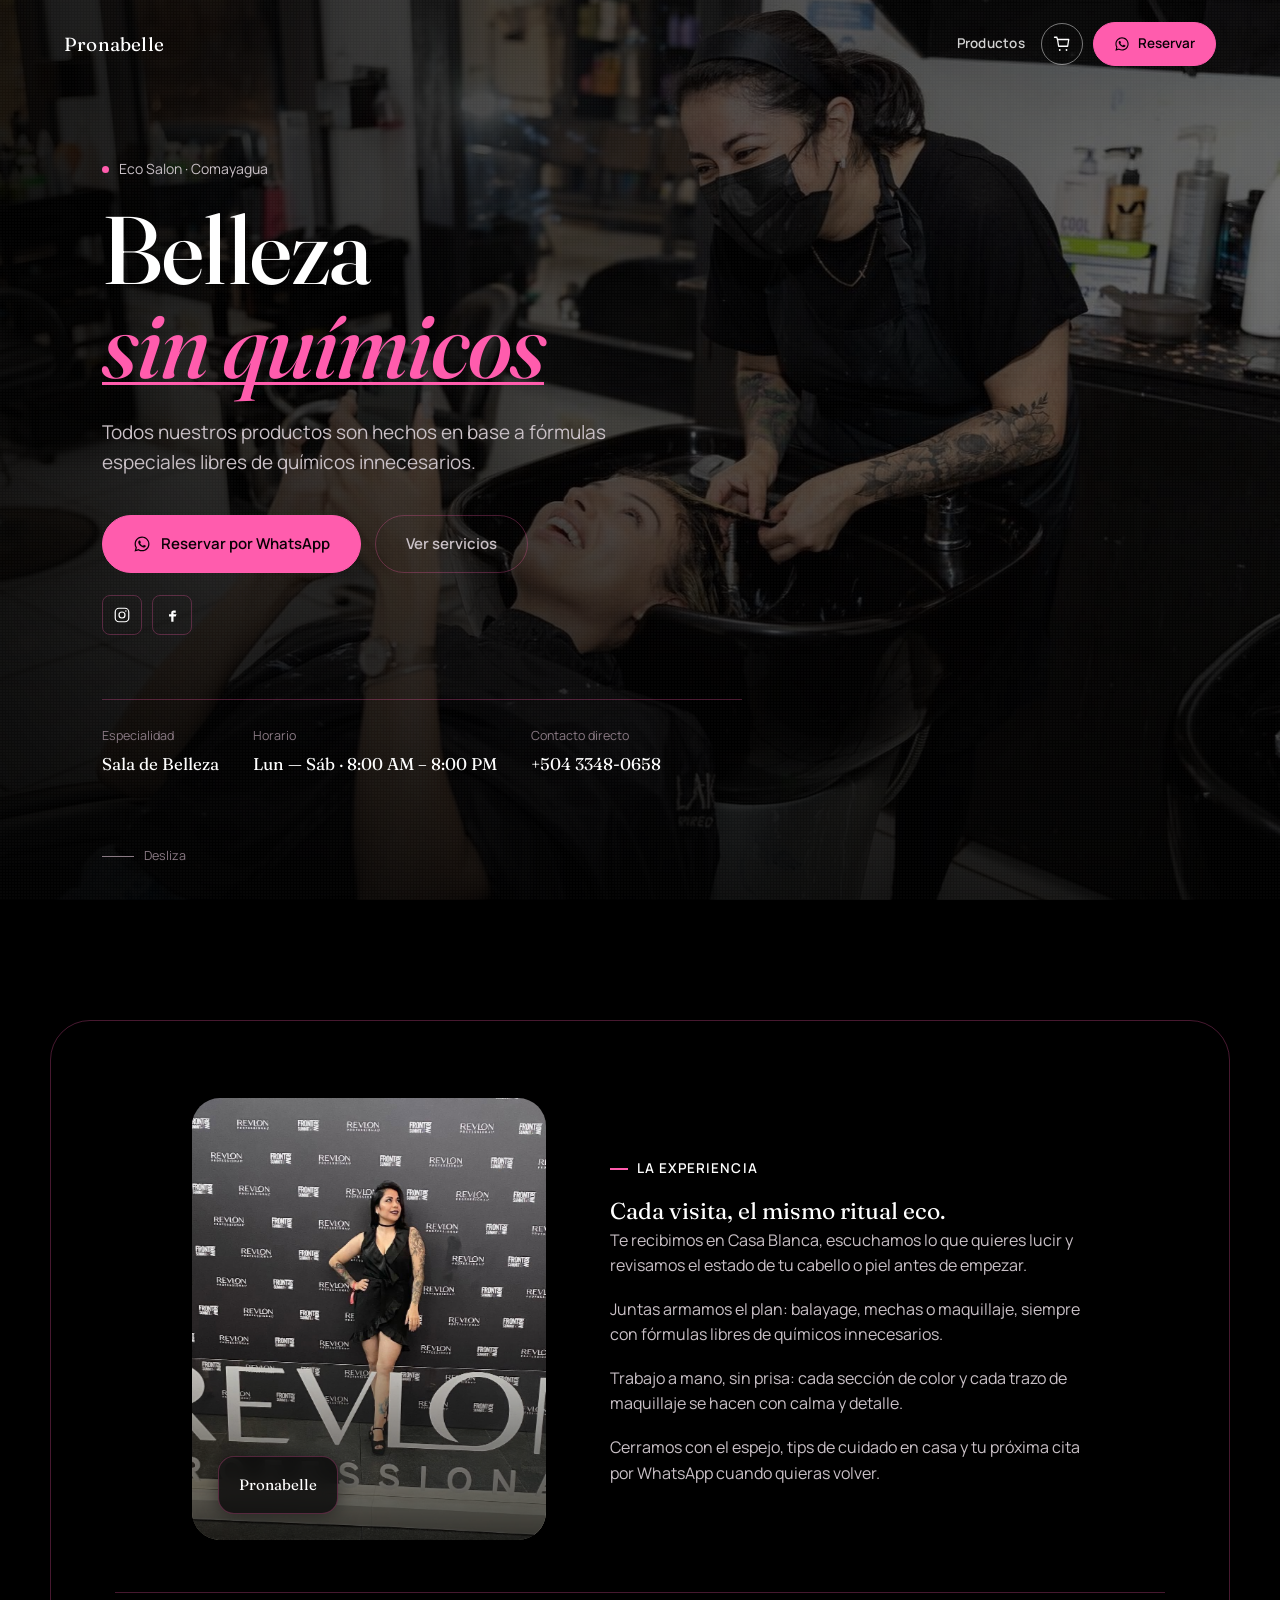
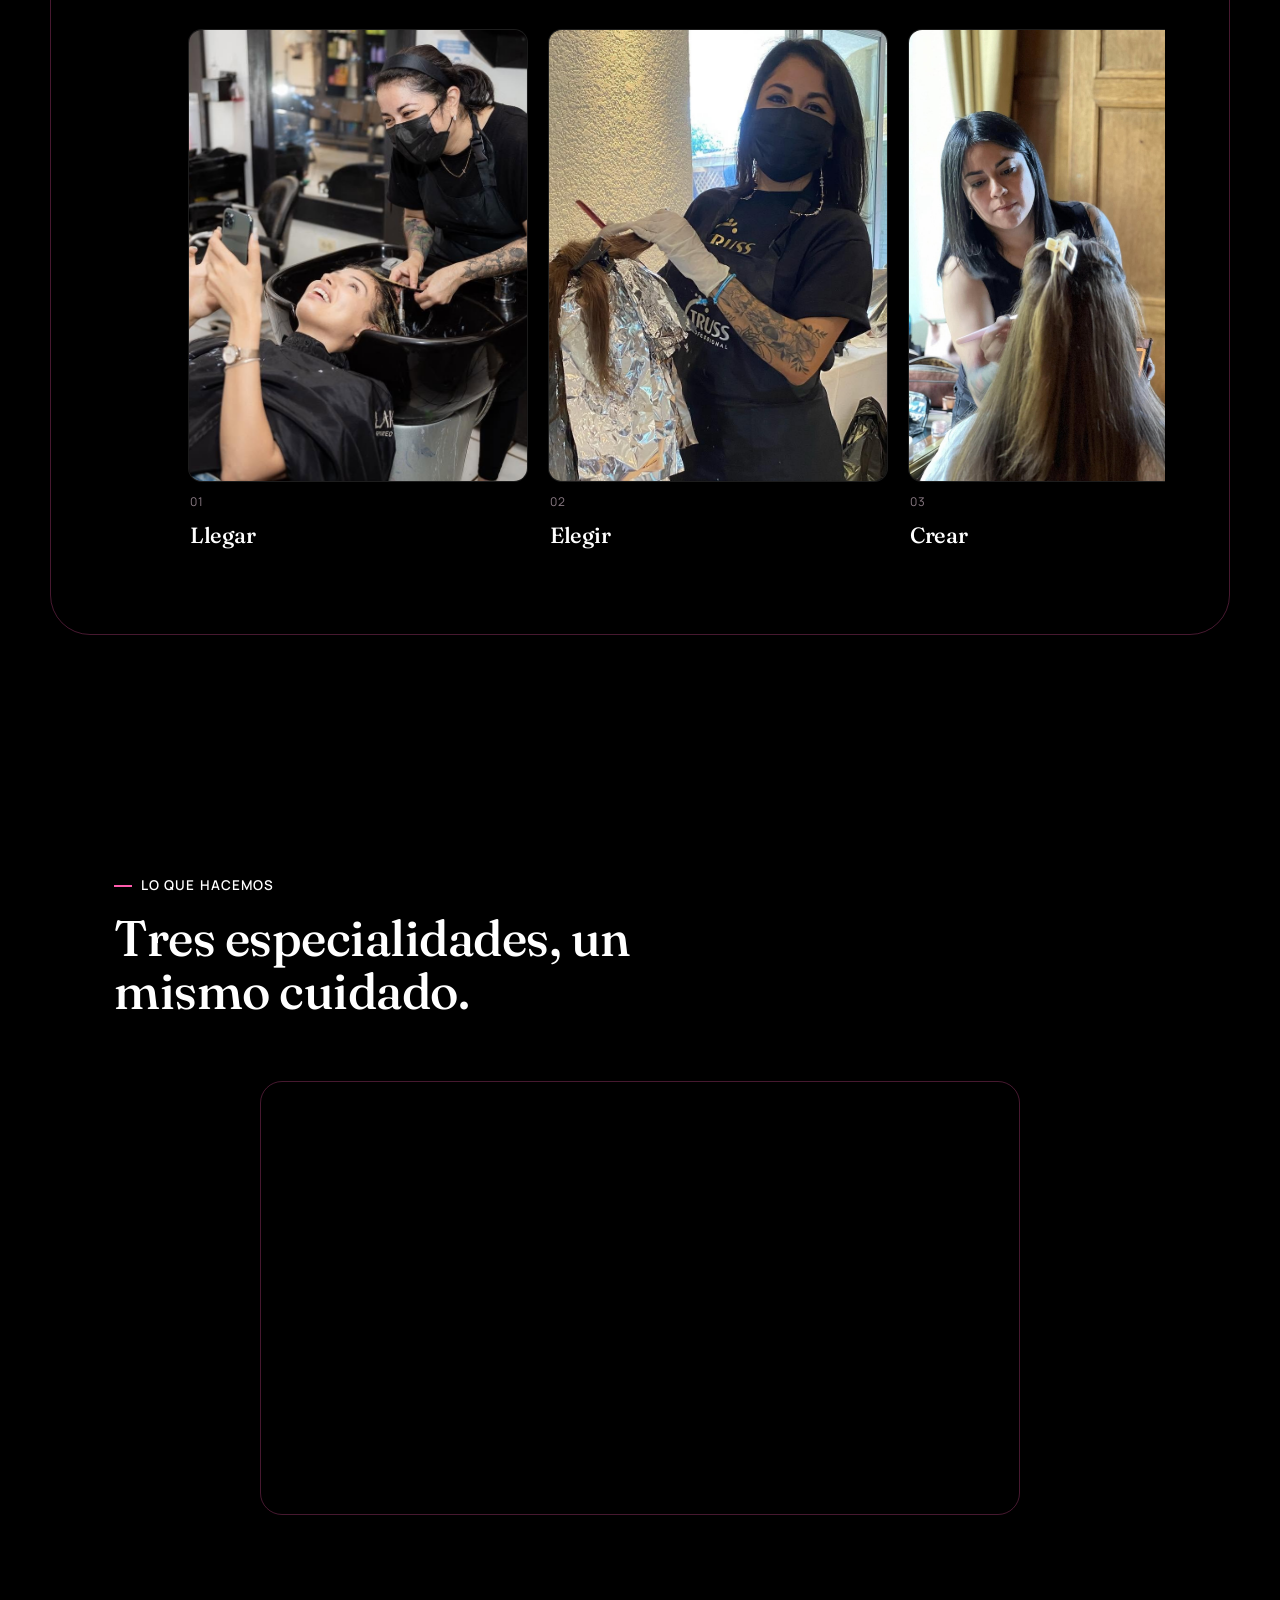
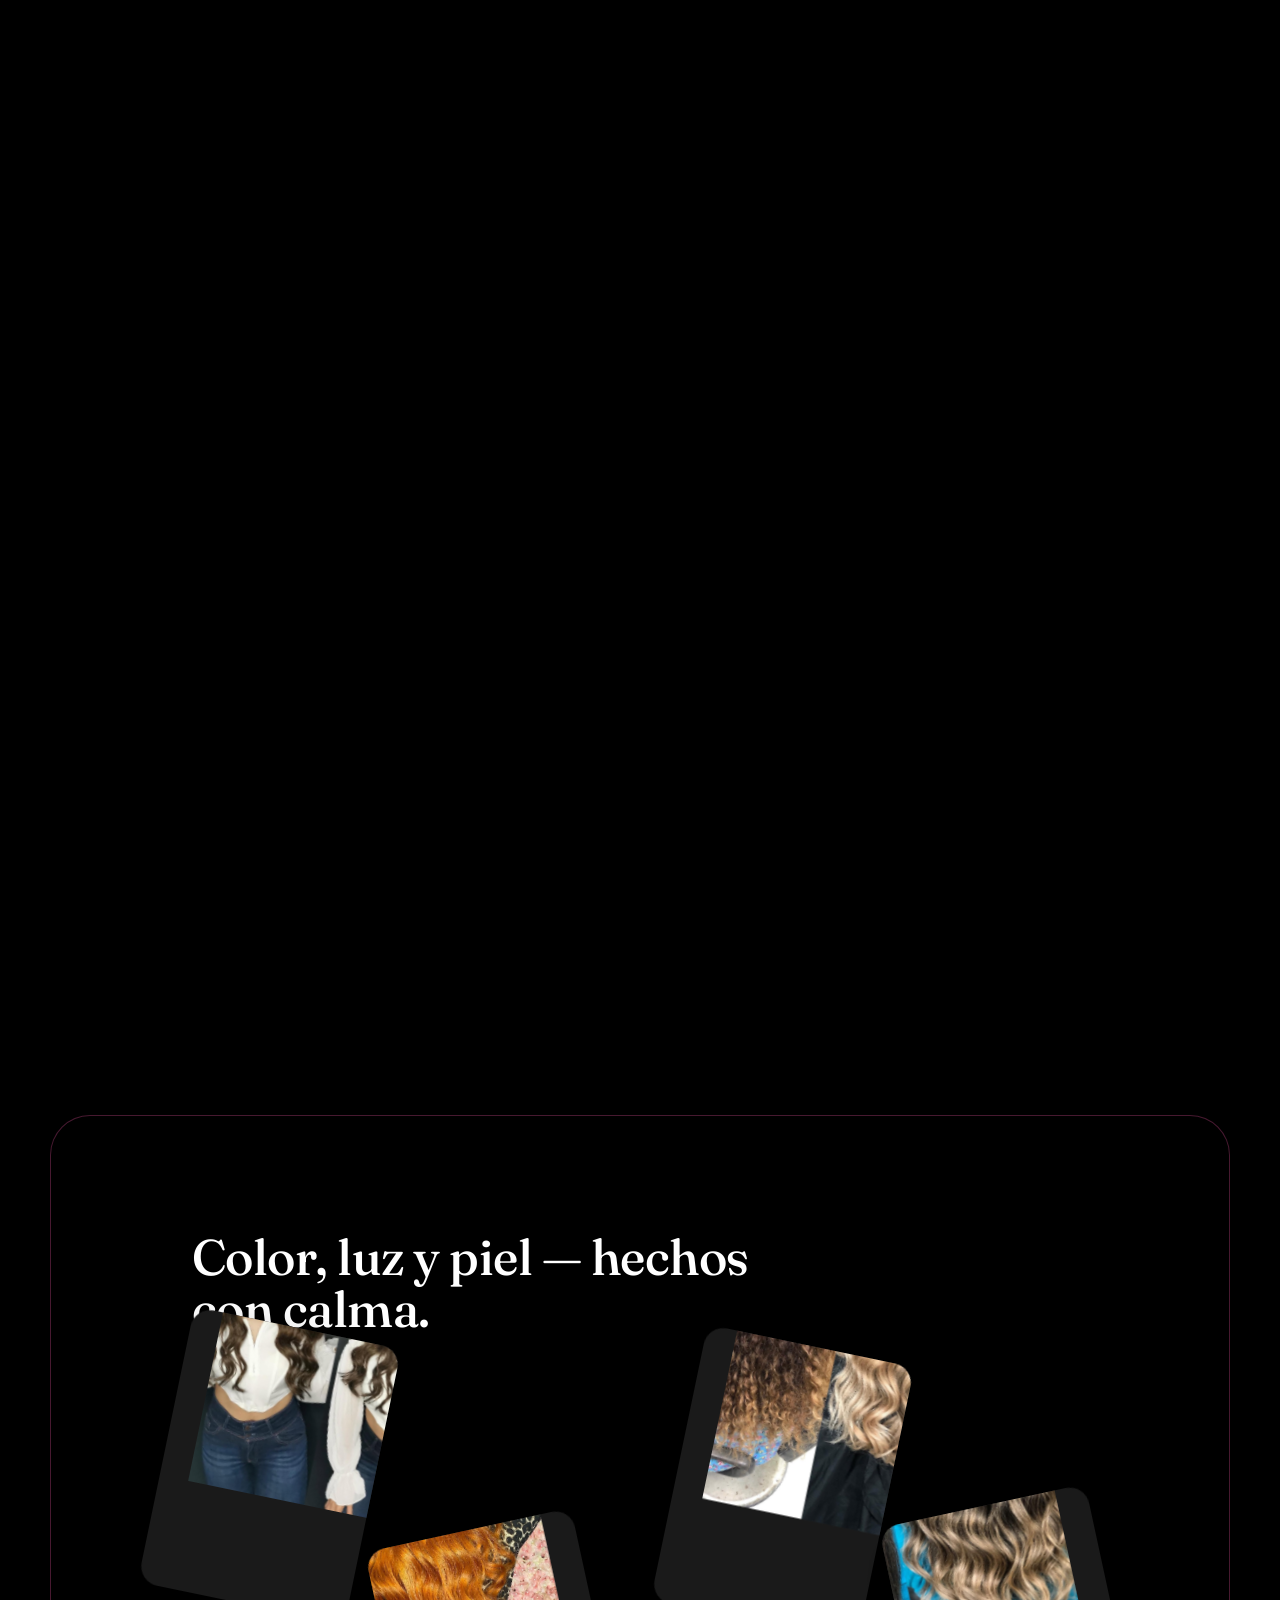
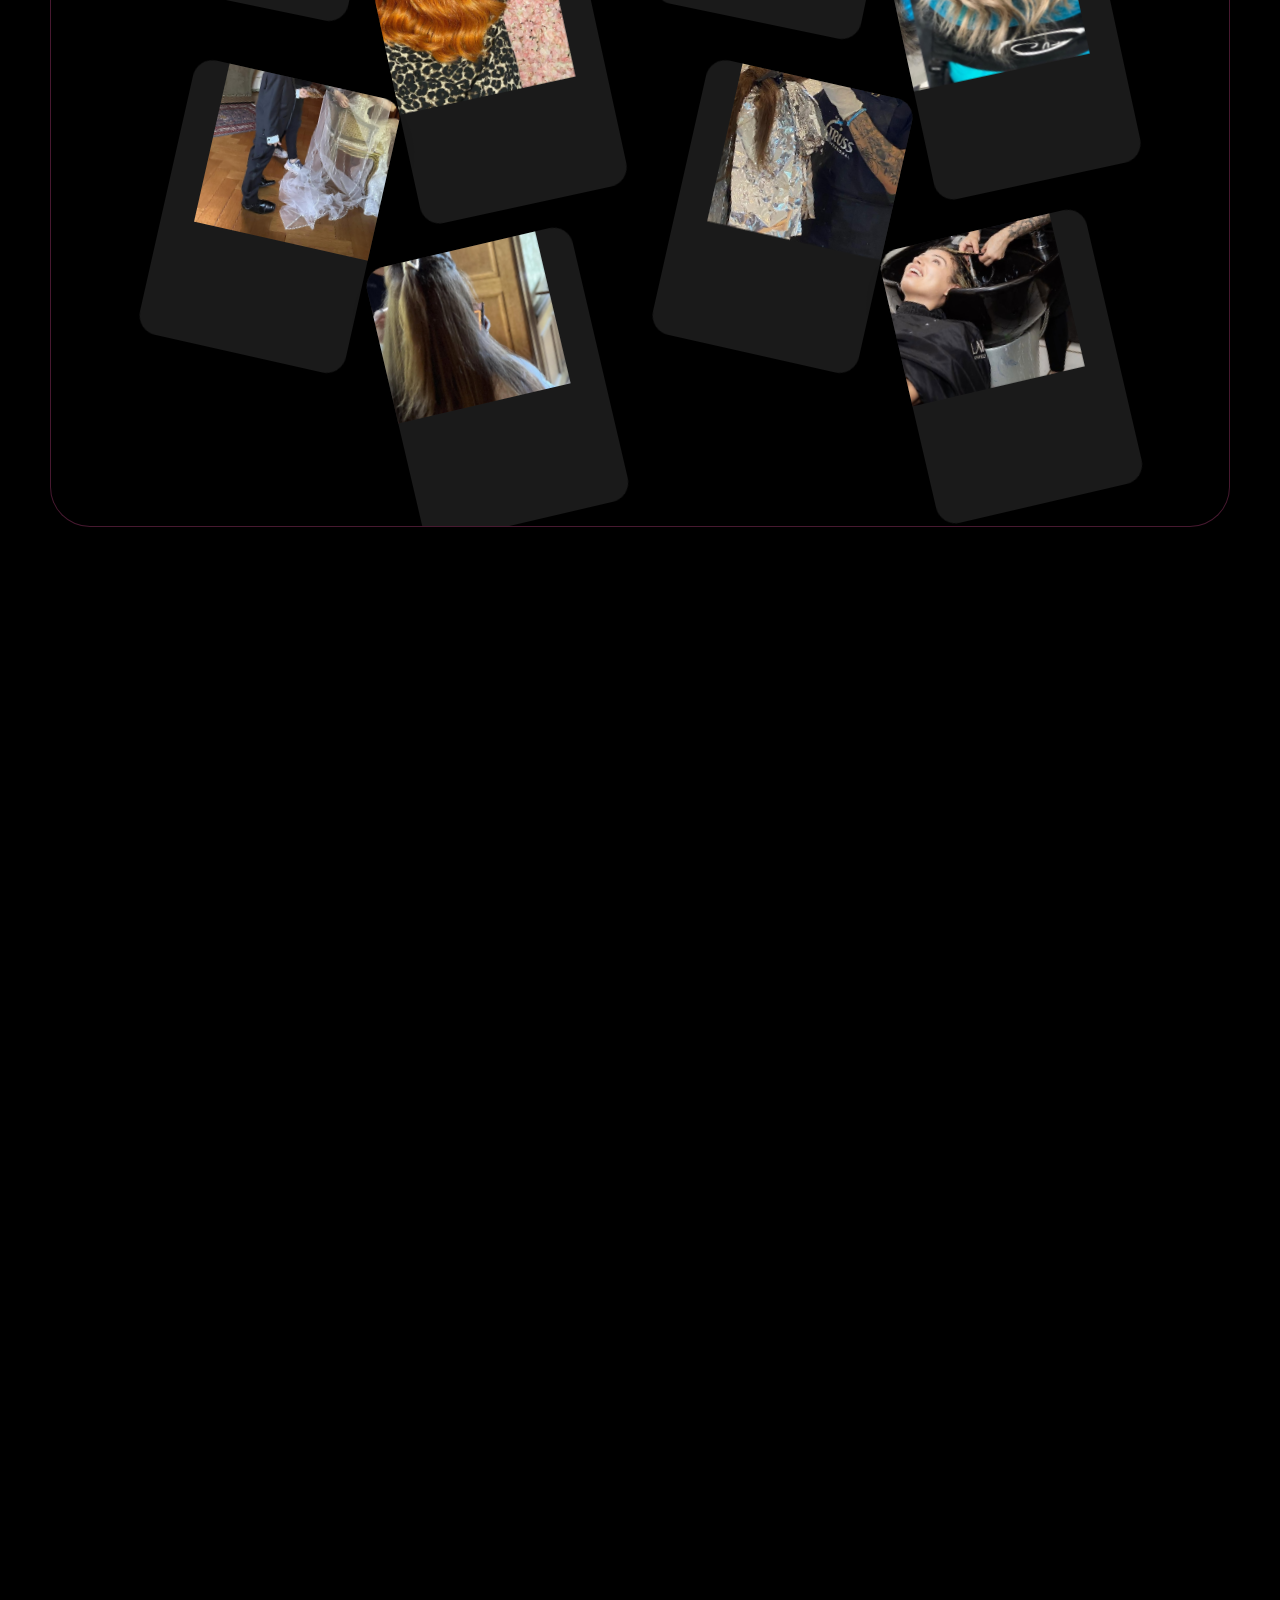
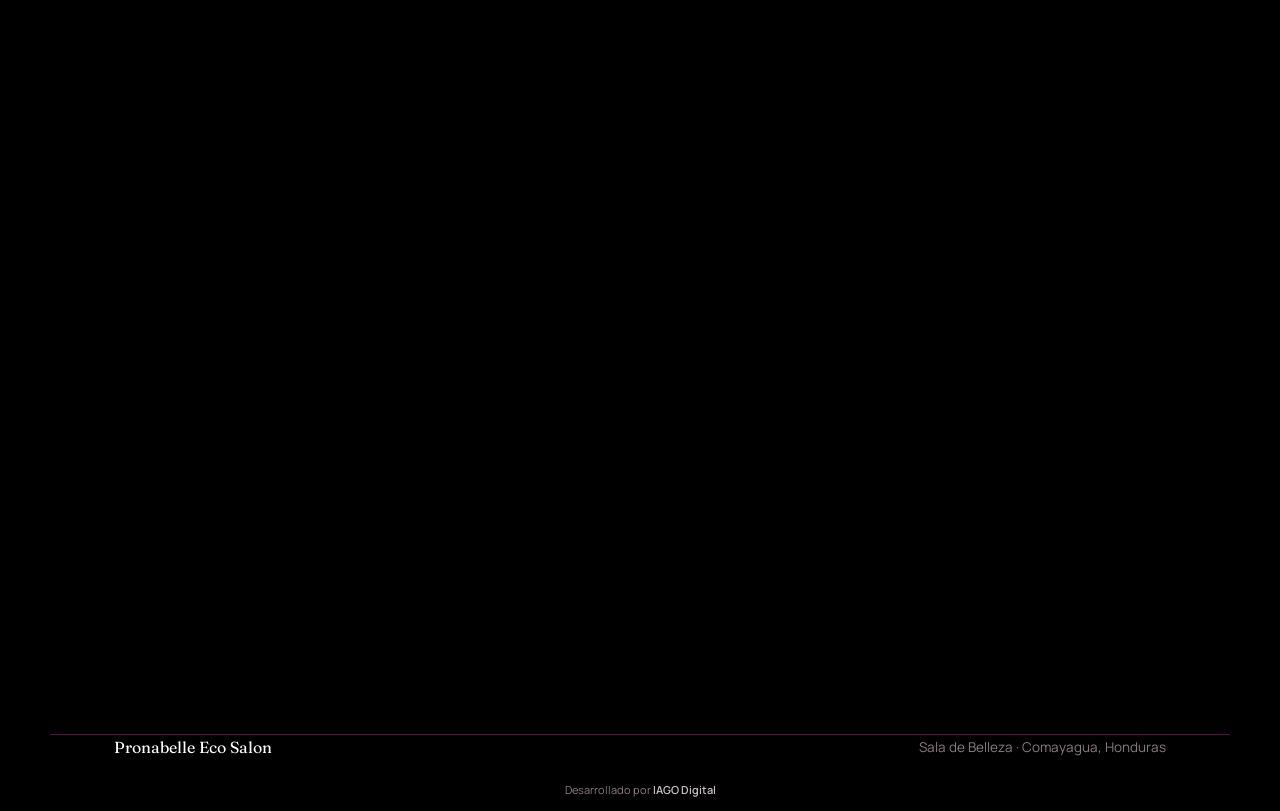
==== commit 05bf320c: "feat: add products marquee, catalog, and cart Port Scarleth's products stack into Pronabelle with 11" ====
--- a/index.html
+++ b/index.html
@@ -12,6 +12,9 @@
 
 <nav class="nav" id="nav">
   <a href="#top" class="nav-brand" id="nav-brand"><span id="nav-name"></span></a>
+  <div class="nav-links">
+    <a href="productos.html" class="nav-link" id="nav-products">Productos</a>
+  </div>
   <a href="#" class="nav-cta" id="nav-whatsapp" target="_blank" rel="noopener">
     <svg viewBox="0 0 24 24" fill="currentColor" aria-hidden="true"><path d="M12.04 2C6.58 2 2.13 6.45 2.13 11.91c0 1.75.46 3.46 1.32 4.96L2.05 22l5.25-1.38a9.9 9.9 0 0 0 4.74 1.21h.01c5.46 0 9.9-4.45 9.9-9.91 0-2.65-1.03-5.13-2.9-7C17.18 3.03 14.7 2 12.04 2Zm0 18.14h-.01a8.2 8.2 0 0 1-4.19-1.15l-.3-.18-3.12.82.83-3.04-.2-.31a8.23 8.23 0 0 1-1.26-4.37c0-4.55 3.7-8.25 8.26-8.25 2.2 0 4.27.86 5.83 2.42a8.18 8.18 0 0 1 2.41 5.84c0 4.55-3.71 8.22-8.25 8.22Zm4.52-6.16c-.25-.12-1.47-.72-1.69-.81-.23-.08-.4-.12-.56.13-.17.25-.65.81-.79.97-.15.17-.29.19-.54.06-.25-.12-1.04-.38-1.99-1.22-.73-.66-1.23-1.46-1.37-1.71-.15-.25-.02-.38.11-.51.11-.11.25-.29.37-.44.12-.15.16-.25.24-.42.08-.17.04-.31-.02-.44-.06-.12-.56-1.34-.76-1.84-.2-.48-.4-.42-.56-.42h-.48c-.17 0-.44.06-.67.31-.23.25-.87.85-.87 2.08 0 1.22.89 2.4 1.02 2.57.12.17 1.75 2.67 4.24 3.75.59.26 1.06.41 1.42.52.6.19 1.14.16 1.57.1.48-.07 1.47-.6 1.68-1.18.21-.58.21-1.08.15-1.18-.06-.1-.23-.16-.48-.28Z"/></svg>
     <span id="nav-cta-label"></span>
@@ -105,6 +108,22 @@
   </div>
 </section>
 
+<section id="productos">
+  <div class="wrap">
+    <div class="section-head products-head">
+      <div class="kicker" data-reveal id="products-eyebrow"></div>
+      <h2 data-reveal style="--delay:.05s" id="products-title"></h2>
+      <p data-reveal style="--delay:.1s" id="products-subtitle"></p>
+    </div>
+    <div class="products-marquee" id="products-marquee" data-reveal style="--delay:.12s">
+      <div class="products-marquee-track" data-marquee-track></div>
+    </div>
+    <div class="products-cta-wrap" data-reveal style="--delay:.16s">
+      <a href="productos.html" class="btn btn-primary" data-products-cta>Ver todos los productos</a>
+    </div>
+  </div>
+</section>
+
 <section id="galeria">
   <div class="wrap gallery">
     <div class="panel-pad">
@@ -222,11 +241,13 @@
 </div>
 
 <script src="config.js"></script>
+<script src="products.js"></script>
 <script>
 (function () {
   const c = CONFIG;
   const u = c.ui;
   const waLink = `https://wa.me/${c.whatsappNumber}?text=${encodeURIComponent(c.whatsappDefaultMessage)}`;
+  if (window.ProductsUI) ProductsUI.initCartUI();
 
   function esc(value) {
     return String(value ?? "").replace(/[&<>"']/g, (ch) => ({
@@ -274,6 +295,8 @@
   }
 
   document.getElementById("nav-cta-label").textContent = u.navBook;
+  const navProducts = document.getElementById("nav-products");
+  if (navProducts) navProducts.textContent = u.navProducts || "Productos";
   document.getElementById("hero-eyebrow").textContent = c.heroEyebrow;
   document.getElementById("hero-sub").textContent = c.heroSub;
   document.getElementById("hero-cta").textContent = u.heroCta;
@@ -368,6 +391,12 @@
 
   document.getElementById("services-eyebrow").textContent = u.servicesEyebrow;
   document.getElementById("services-title").textContent = u.servicesTitle;
+  document.getElementById("products-eyebrow").textContent = u.productsEyebrow || "Tienda";
+  document.getElementById("products-title").textContent = u.productsTitle || "Productos destacados";
+  document.getElementById("products-subtitle").textContent = u.productsSubtitle || "";
+  if (window.ProductsUI) {
+    ProductsUI.initFeaturedMarquee(document.getElementById("products-marquee"));
+  }
   document.getElementById("gallery-eyebrow").textContent = u.galleryEyebrow;
   document.getElementById("gallery-title").textContent = u.galleryTitle;
   document.getElementById("testimonials-eyebrow").textContent = u.testimonialsEyebrow;
--- a/styles.css
+++ b/styles.css
@@ -1123,6 +1123,7 @@
 @media (max-width: 620px) {
   .nav-cta span { display: none; }
   .nav-cta { padding: 12px; }
+  .nav-links { margin-right: 10px; gap: 12px; }
   .hero-inner { padding-inline: clamp(24px, 6vw, 32px); }
   .hero h1 { max-width: 14ch; }
   .scroll-cue { left: clamp(24px, 6vw, 32px); }
@@ -1135,4 +1136,630 @@
   .contact-card { padding: 28px; }
   .testimonials-grid { grid-template-columns: 1fr; }
   .lightbox-nav, .lightbox-close { width: 40px; height: 40px; }
-}
+  .catalog-grid { grid-template-columns: repeat(2, minmax(0, 1fr)); gap: 20px 12px; }
+  .product-name { font-size: 16px; }
+  .products-marquee-track { gap: 14px; }
+}
+
+/* ---------- Products ---------- */
+.nav-links {
+  display: flex;
+  align-items: center;
+  gap: 18px;
+  margin-left: auto;
+  margin-right: 16px;
+  flex: none;
+}
+.nav-link {
+  font-size: 13.5px;
+  font-weight: 600;
+  color: var(--ink-soft);
+  letter-spacing: 0.02em;
+  transition: color .25s var(--ease);
+}
+.nav-link:hover,
+.nav-link[aria-current="page"] {
+  color: var(--ink);
+}
+body:has(.hero.has-hero-image) .nav:not(.scrolled) .nav-link {
+  color: rgba(255,255,255,0.82);
+}
+body:has(.hero.has-hero-image) .nav:not(.scrolled) .nav-link:hover,
+body:has(.hero.has-hero-image) .nav:not(.scrolled) .nav-link[aria-current="page"] {
+  color: #fff;
+}
+
+#productos {
+  padding-top: 100px;
+  padding-bottom: 100px;
+}
+.products-head {
+  margin-bottom: 40px;
+}
+.products-marquee {
+  position: relative;
+  margin: 0 calc(-1 * clamp(20px, 5vw, 64px));
+  padding: 8px 0 28px;
+  --marquee-fade: clamp(28px, 6vw, 72px);
+  -webkit-mask-image: linear-gradient(
+    to right,
+    transparent 0,
+    #000 var(--marquee-fade),
+    #000 calc(100% - var(--marquee-fade)),
+    transparent 100%
+  );
+  mask-image: linear-gradient(
+    to right,
+    transparent 0,
+    #000 var(--marquee-fade),
+    #000 calc(100% - var(--marquee-fade)),
+    transparent 100%
+  );
+}
+.products-marquee-track {
+  display: flex;
+  gap: 18px;
+  width: max-content;
+  will-change: transform;
+  animation: product-marquee 48s linear infinite;
+}
+.products-marquee.is-paused .products-marquee-track {
+  animation-play-state: paused;
+}
+.products-marquee.is-reduced {
+  -webkit-mask-image: none;
+  mask-image: none;
+  overflow-x: auto;
+  overscroll-behavior-x: contain;
+  -webkit-overflow-scrolling: touch;
+  scroll-snap-type: x proximity;
+  padding-inline: clamp(20px, 5vw, 64px);
+  margin: 0;
+}
+.products-marquee.is-reduced .products-marquee-track {
+  animation: none;
+  padding-bottom: 4px;
+}
+.products-marquee.is-reduced .product-card {
+  scroll-snap-align: start;
+}
+.products-marquee .product-card-add {
+  pointer-events: auto;
+}
+.products-marquee-track .product-card {
+  cursor: default;
+}
+@keyframes product-marquee {
+  from { transform: translateX(0); }
+  to { transform: translateX(-50%); }
+}
+.products-cta-wrap {
+  display: flex;
+  justify-content: center;
+  margin-top: 12px;
+}
+
+.product-card {
+  display: flex;
+  flex-direction: column;
+  gap: 14px;
+  width: clamp(220px, 28vw, 280px);
+  flex: 0 0 clamp(220px, 28vw, 280px);
+  text-align: left;
+  padding: 0;
+  border: none;
+  background: transparent;
+  cursor: default;
+  color: inherit;
+  font: inherit;
+}
+button.product-card,
+.product-card.is-clickable {
+  cursor: pointer;
+  transition: transform .35s var(--ease);
+}
+button.product-card:hover,
+button.product-card:focus-visible,
+.product-card.is-clickable:hover,
+.product-card.is-clickable:focus-visible {
+  transform: translateY(-4px);
+  outline: none;
+}
+.product-media {
+  position: relative;
+  overflow: hidden;
+  aspect-ratio: 4 / 5;
+  width: 100%;
+  border-radius: 18px;
+  background: #f4f1f2;
+  border: 1px solid var(--line);
+}
+.product-media img {
+  position: absolute;
+  inset: 0;
+  width: 100%;
+  height: 100%;
+  object-fit: contain;
+  padding: 12px;
+  max-width: none;
+}
+.product-media img.is-cropped {
+  inset: auto;
+  right: auto;
+  bottom: auto;
+  padding: 0;
+}
+.product-card-body {
+  display: flex;
+  flex-direction: column;
+  gap: 6px;
+  padding: 0 4px;
+}
+.product-tag {
+  font-size: 11.5px;
+  font-weight: 600;
+  letter-spacing: 0.08em;
+  text-transform: uppercase;
+  color: var(--ink-faint);
+}
+.product-name {
+  font-family: 'Fraunces', serif;
+  font-size: 18px;
+  font-weight: 500;
+  line-height: 1.25;
+  margin: 0;
+}
+.product-price {
+  font-size: 14px;
+  font-weight: 600;
+  color: var(--ink-soft);
+  margin: 0;
+}
+
+/* Catalog page */
+.page-catalog {
+  padding-top: 120px;
+  padding-bottom: 100px;
+  min-height: 70svh;
+}
+.catalog-toolbar {
+  display: flex;
+  flex-direction: column;
+  gap: 18px;
+  margin-bottom: 36px;
+}
+.catalog-chips {
+  display: flex;
+  flex-wrap: wrap;
+  gap: 8px;
+}
+.catalog-chip {
+  padding: 9px 16px;
+  border-radius: 100px;
+  border: 1.5px solid var(--line);
+  background: transparent;
+  font-size: 13px;
+  font-weight: 600;
+  color: var(--ink-soft);
+  transition: background .25s var(--ease), border-color .25s, color .25s, transform .25s var(--ease);
+}
+.catalog-chip:hover {
+  border-color: var(--line-strong);
+  color: var(--ink);
+  background: var(--accent-hover);
+}
+.catalog-chip.is-active {
+  border-color: var(--accent);
+  color: var(--ink);
+  background: var(--accent-hover);
+}
+.catalog-search {
+  width: min(100%, 360px);
+  padding: 12px 16px;
+  border-radius: 14px;
+  border: 1.5px solid var(--line);
+  background: var(--gray-light);
+  font: inherit;
+  color: var(--ink);
+  outline: none;
+  transition: border-color .25s var(--ease), background .25s;
+}
+.catalog-search:focus {
+  border-color: var(--accent);
+  background: var(--gray);
+}
+.catalog-grid {
+  display: grid;
+  grid-template-columns: repeat(4, minmax(0, 1fr));
+  gap: 28px 20px;
+}
+.catalog-grid .product-card {
+  width: auto;
+  flex: none;
+  max-width: none;
+}
+.catalog-empty {
+  margin-top: 24px;
+  color: var(--ink-soft);
+  font-size: 16px;
+}
+.catalog-back {
+  display: inline-flex;
+  align-items: center;
+  gap: 8px;
+  margin-bottom: 28px;
+  font-size: 14px;
+  font-weight: 600;
+  color: var(--ink-soft);
+  transition: color .25s;
+}
+.catalog-back:hover { color: var(--ink); }
+.catalog-back svg { width: 16px; height: 16px; }
+
+body.product-modal-open { overflow: hidden; }
+.product-modal {
+  position: fixed;
+  inset: 0;
+  z-index: 220;
+  display: grid;
+  place-items: center;
+  padding: 24px;
+}
+.product-modal[hidden] { display: none !important; }
+.product-modal-backdrop {
+  position: absolute;
+  inset: 0;
+  background: rgba(0,0,0,0.72);
+  border: none;
+  padding: 0;
+  cursor: pointer;
+}
+.product-modal-panel {
+  position: relative;
+  z-index: 1;
+  width: min(920px, 100%);
+  max-height: min(90svh, 860px);
+  overflow: auto;
+  background: var(--cream-2);
+  border-radius: 28px;
+  border: 1px solid var(--line);
+  box-shadow: var(--shadow-lg);
+  display: grid;
+  grid-template-columns: 1.05fr 0.95fr;
+  gap: 0;
+}
+.product-modal-close {
+  position: absolute;
+  top: 14px;
+  right: 14px;
+  z-index: 2;
+  width: 40px;
+  height: 40px;
+  border-radius: 50%;
+  border: 1px solid var(--line);
+  background: rgba(10,10,10,0.88);
+  color: var(--ink);
+  display: grid;
+  place-items: center;
+  transition: background .25s, transform .25s var(--ease-snap), border-color .25s;
+}
+.product-modal-close:hover {
+  background: var(--gray);
+  border-color: var(--accent);
+  transform: scale(1.05);
+}
+.product-modal-close svg { width: 16px; height: 16px; }
+.product-modal-media {
+  position: relative;
+  overflow: hidden;
+  min-height: 280px;
+  background: #f4f1f2;
+  aspect-ratio: 4 / 5;
+}
+.product-modal-media img {
+  position: absolute;
+  inset: 0;
+  width: 100%;
+  height: 100%;
+  object-fit: contain;
+  padding: 20px;
+  max-width: none;
+}
+.product-modal-media img.is-cropped {
+  inset: auto;
+  padding: 0;
+}
+.product-modal-copy {
+  padding: clamp(28px, 4vw, 40px);
+  display: flex;
+  flex-direction: column;
+  gap: 14px;
+  justify-content: center;
+}
+.product-modal-copy .product-tag { font-size: 12.5px; }
+.product-modal-copy h2 {
+  font-size: clamp(28px, 3.4vw, 36px);
+  line-height: 1.15;
+}
+.product-modal-copy .product-price {
+  font-size: 18px;
+  color: var(--ink);
+}
+.product-modal-copy .btn {
+  margin-top: 10px;
+  align-self: flex-start;
+}
+.product-modal-actions {
+  display: flex;
+  flex-wrap: wrap;
+  gap: 10px;
+  margin-top: 10px;
+}
+.product-modal-actions .btn {
+  margin-top: 0;
+}
+
+.page-catalog .nav {
+  background: rgba(0,0,0,0.92);
+  backdrop-filter: blur(16px) saturate(120%);
+  -webkit-backdrop-filter: blur(16px) saturate(120%);
+  box-shadow: 0 1px 0 var(--line);
+}
+
+/* ---------- Cart ---------- */
+.nav-cart {
+  position: relative;
+  display: inline-flex;
+  align-items: center;
+  justify-content: center;
+  width: 42px;
+  height: 42px;
+  border-radius: 50%;
+  border: 1.5px solid var(--line);
+  color: var(--ink);
+  background: transparent;
+  flex: none;
+  margin-right: 10px;
+  transition: transform .3s var(--ease-snap), background .25s, border-color .25s;
+}
+.nav-cart:hover {
+  transform: translateY(-2px);
+  background: var(--accent-hover);
+  border-color: var(--line-strong);
+}
+.nav-cart svg { width: 18px; height: 18px; }
+.nav-cart-count {
+  position: absolute;
+  top: -4px;
+  right: -4px;
+  min-width: 18px;
+  height: 18px;
+  padding: 0 5px;
+  border-radius: 100px;
+  background: var(--accent);
+  color: var(--accent-inv);
+  font-size: 10px;
+  font-weight: 700;
+  display: grid;
+  place-items: center;
+  line-height: 1;
+}
+.nav-cart-count:empty,
+.nav-cart-count[hidden] { display: none; }
+body:has(.hero.has-hero-image) .nav:not(.scrolled) .nav-cart {
+  color: #fff;
+  border-color: rgba(255,255,255,0.45);
+}
+body:has(.hero.has-hero-image) .nav:not(.scrolled) .nav-cart:hover {
+  background: rgba(255,255,255,0.1);
+  border-color: #fff;
+}
+body:has(.hero.has-hero-image) .nav:not(.scrolled) .nav-cart-count {
+  background: var(--accent);
+  color: var(--accent-inv);
+}
+
+body.cart-open { overflow: hidden; }
+.cart-drawer {
+  position: fixed;
+  inset: 0;
+  z-index: 230;
+  display: grid;
+  justify-items: end;
+}
+.cart-drawer[hidden] { display: none !important; }
+.cart-drawer-backdrop {
+  position: absolute;
+  inset: 0;
+  background: rgba(0,0,0,0.55);
+  border: none;
+  padding: 0;
+  cursor: pointer;
+}
+.cart-drawer-panel {
+  position: relative;
+  z-index: 1;
+  width: min(420px, 100%);
+  height: 100%;
+  background: var(--cream-2);
+  border-left: 1px solid var(--line);
+  box-shadow: var(--shadow-lg);
+  display: flex;
+  flex-direction: column;
+  padding: 22px 20px 20px;
+  animation: cart-slide-in .35s var(--ease);
+}
+@keyframes cart-slide-in {
+  from { transform: translateX(18px); opacity: .6; }
+  to { transform: translateX(0); opacity: 1; }
+}
+.cart-drawer-head {
+  display: flex;
+  align-items: center;
+  justify-content: space-between;
+  gap: 12px;
+  margin-bottom: 18px;
+}
+.cart-drawer-head h2 {
+  font-size: 28px;
+  margin: 0;
+}
+.cart-drawer-close {
+  width: 40px;
+  height: 40px;
+  border-radius: 50%;
+  border: 1px solid var(--line);
+  color: var(--ink);
+  display: grid;
+  place-items: center;
+  transition: background .25s, transform .25s var(--ease-snap), border-color .25s;
+}
+.cart-drawer-close:hover {
+  background: var(--gray);
+  border-color: var(--accent);
+  transform: scale(1.05);
+}
+.cart-drawer-close svg { width: 16px; height: 16px; }
+.cart-drawer-body {
+  flex: 1;
+  overflow: auto;
+  display: flex;
+  flex-direction: column;
+  gap: 14px;
+  padding-right: 2px;
+}
+.cart-empty {
+  color: var(--ink-soft);
+  font-size: 15px;
+  margin: 24px 0;
+}
+.cart-line {
+  display: grid;
+  grid-template-columns: 72px 1fr;
+  gap: 12px;
+  align-items: center;
+  padding-bottom: 14px;
+  border-bottom: 1px solid var(--line);
+}
+.cart-line-media {
+  position: relative;
+  overflow: hidden;
+  aspect-ratio: 1;
+  border-radius: 12px;
+  border: 1px solid var(--line);
+  background: #f4f1f2;
+}
+.cart-line-media img {
+  position: absolute;
+  inset: 0;
+  width: 100%;
+  height: 100%;
+  object-fit: contain;
+  padding: 4px;
+  max-width: none;
+}
+.cart-line-media img.is-cropped { inset: auto; padding: 0; }
+.cart-line-info { min-width: 0; }
+.cart-line-name {
+  font-family: 'Fraunces', serif;
+  font-size: 16px;
+  line-height: 1.25;
+  margin: 0 0 4px;
+}
+.cart-line-cat {
+  font-size: 11px;
+  font-weight: 600;
+  letter-spacing: 0.08em;
+  text-transform: uppercase;
+  color: var(--ink-faint);
+  margin: 0 0 10px;
+}
+.cart-line-controls {
+  display: flex;
+  align-items: center;
+  gap: 8px;
+}
+.cart-qty-btn {
+  width: 30px;
+  height: 30px;
+  border-radius: 50%;
+  border: 1.5px solid var(--line-strong);
+  color: var(--ink);
+  display: grid;
+  place-items: center;
+  font-size: 16px;
+  line-height: 1;
+  transition: background .2s, border-color .2s;
+}
+.cart-qty-btn:hover {
+  background: var(--accent-hover);
+  border-color: var(--accent);
+}
+.cart-qty {
+  min-width: 1.5ch;
+  text-align: center;
+  font-weight: 600;
+  font-size: 14px;
+}
+.cart-line-remove {
+  margin-left: auto;
+  font-size: 12.5px;
+  font-weight: 600;
+  color: var(--ink-faint);
+  text-decoration: underline;
+  text-underline-offset: 2px;
+}
+.cart-line-remove:hover { color: var(--ink); }
+.cart-drawer-foot {
+  display: flex;
+  flex-direction: column;
+  gap: 10px;
+  padding-top: 16px;
+  border-top: 1px solid var(--line);
+  margin-top: 8px;
+}
+.cart-drawer-foot .btn {
+  width: 100%;
+  justify-content: center;
+}
+.cart-clear {
+  font-size: 13px;
+  font-weight: 600;
+  color: var(--ink-soft);
+  text-align: center;
+}
+.cart-clear:hover { color: var(--ink); }
+.product-card-actions {
+  display: flex;
+  gap: 8px;
+  margin-top: 4px;
+}
+.product-card-add {
+  font-size: 12.5px;
+  font-weight: 600;
+  padding: 8px 12px;
+  border-radius: 100px;
+  border: 1.5px solid var(--line-strong);
+  color: var(--ink);
+  background: transparent;
+  transition: background .25s, border-color .25s, transform .25s var(--ease-snap);
+}
+.product-card-add:hover {
+  background: var(--accent-hover);
+  border-color: var(--accent);
+  transform: translateY(-1px);
+}
+.product-card-add.is-added {
+  border-color: var(--accent);
+  background: var(--accent-hover);
+}
+
+@media (max-width: 980px) {
+  .catalog-grid { grid-template-columns: repeat(3, minmax(0, 1fr)); }
+  .product-modal-panel { grid-template-columns: 1fr; max-height: min(92svh, 900px); }
+  .product-modal-media { aspect-ratio: 1 / 1; max-height: 42svh; }
+}
+
+@media (prefers-reduced-motion: reduce) {
+  .products-marquee-track { animation: none !important; }
+}
